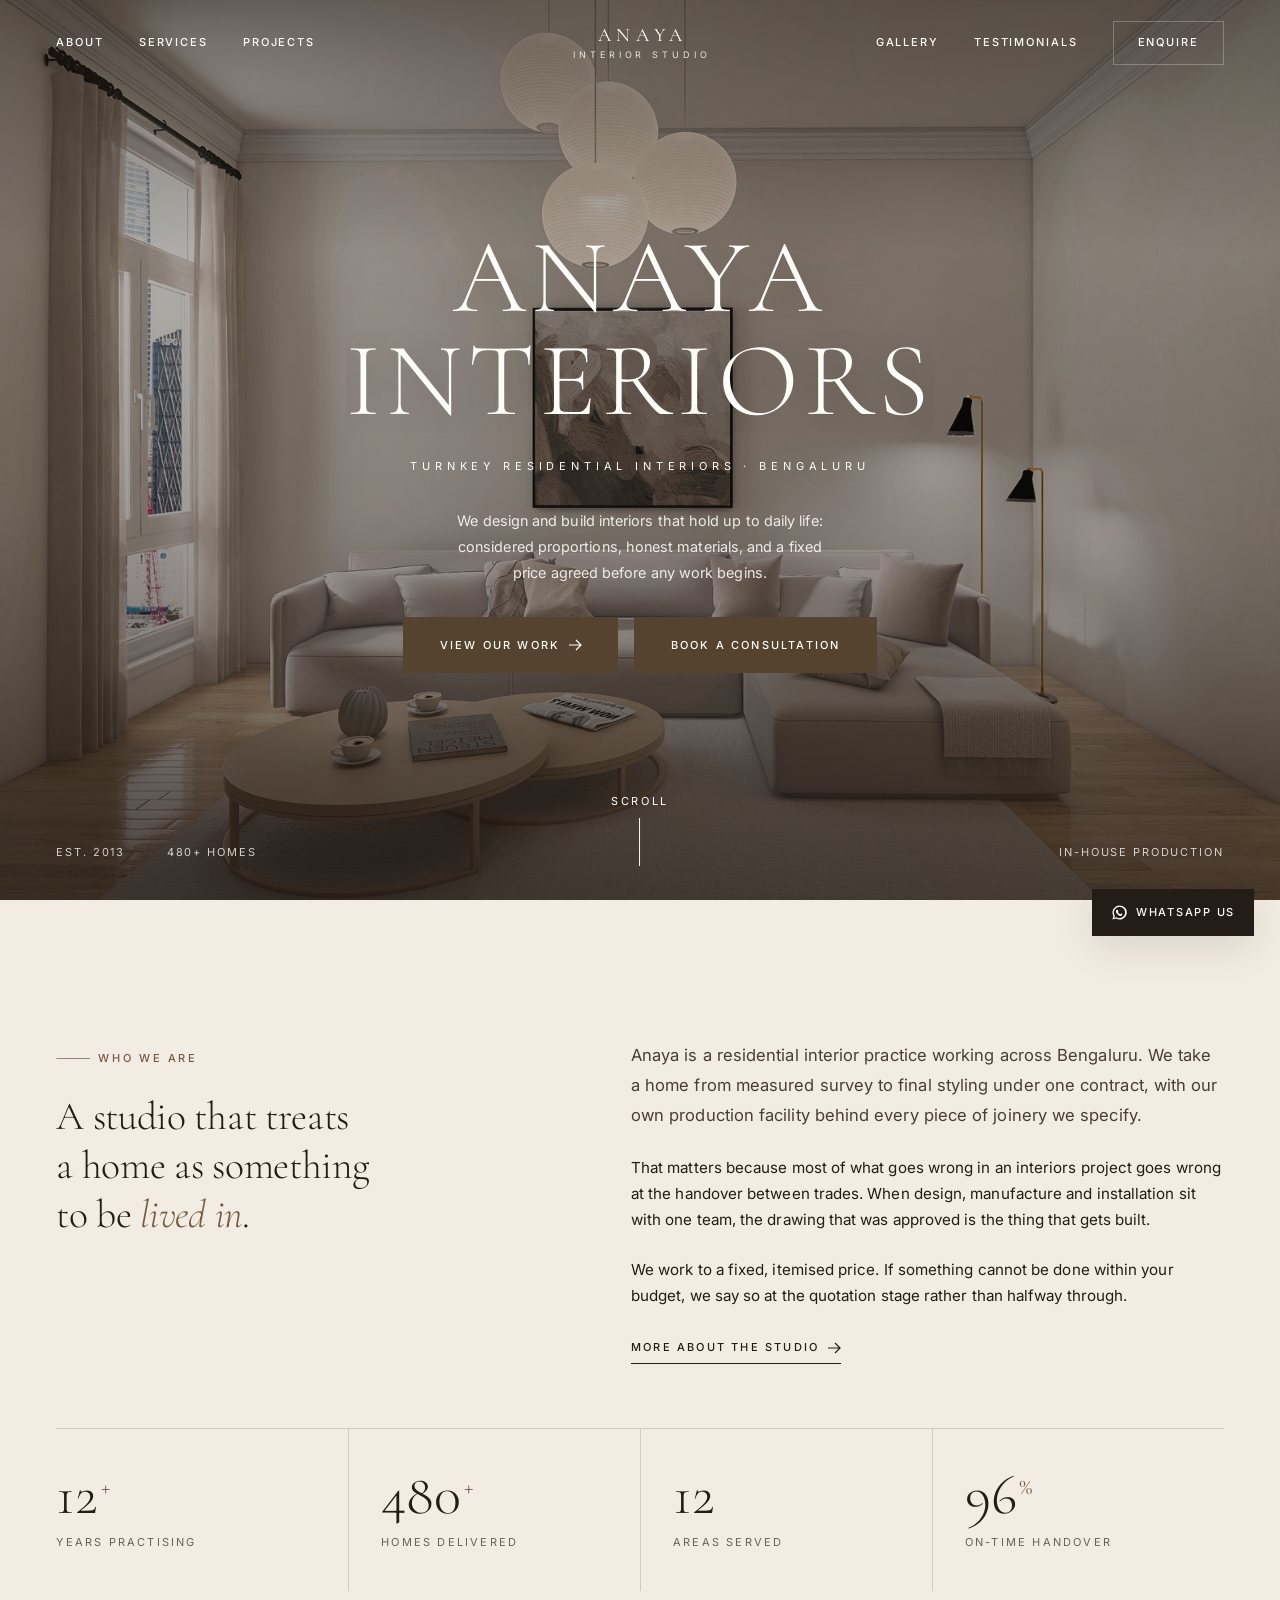
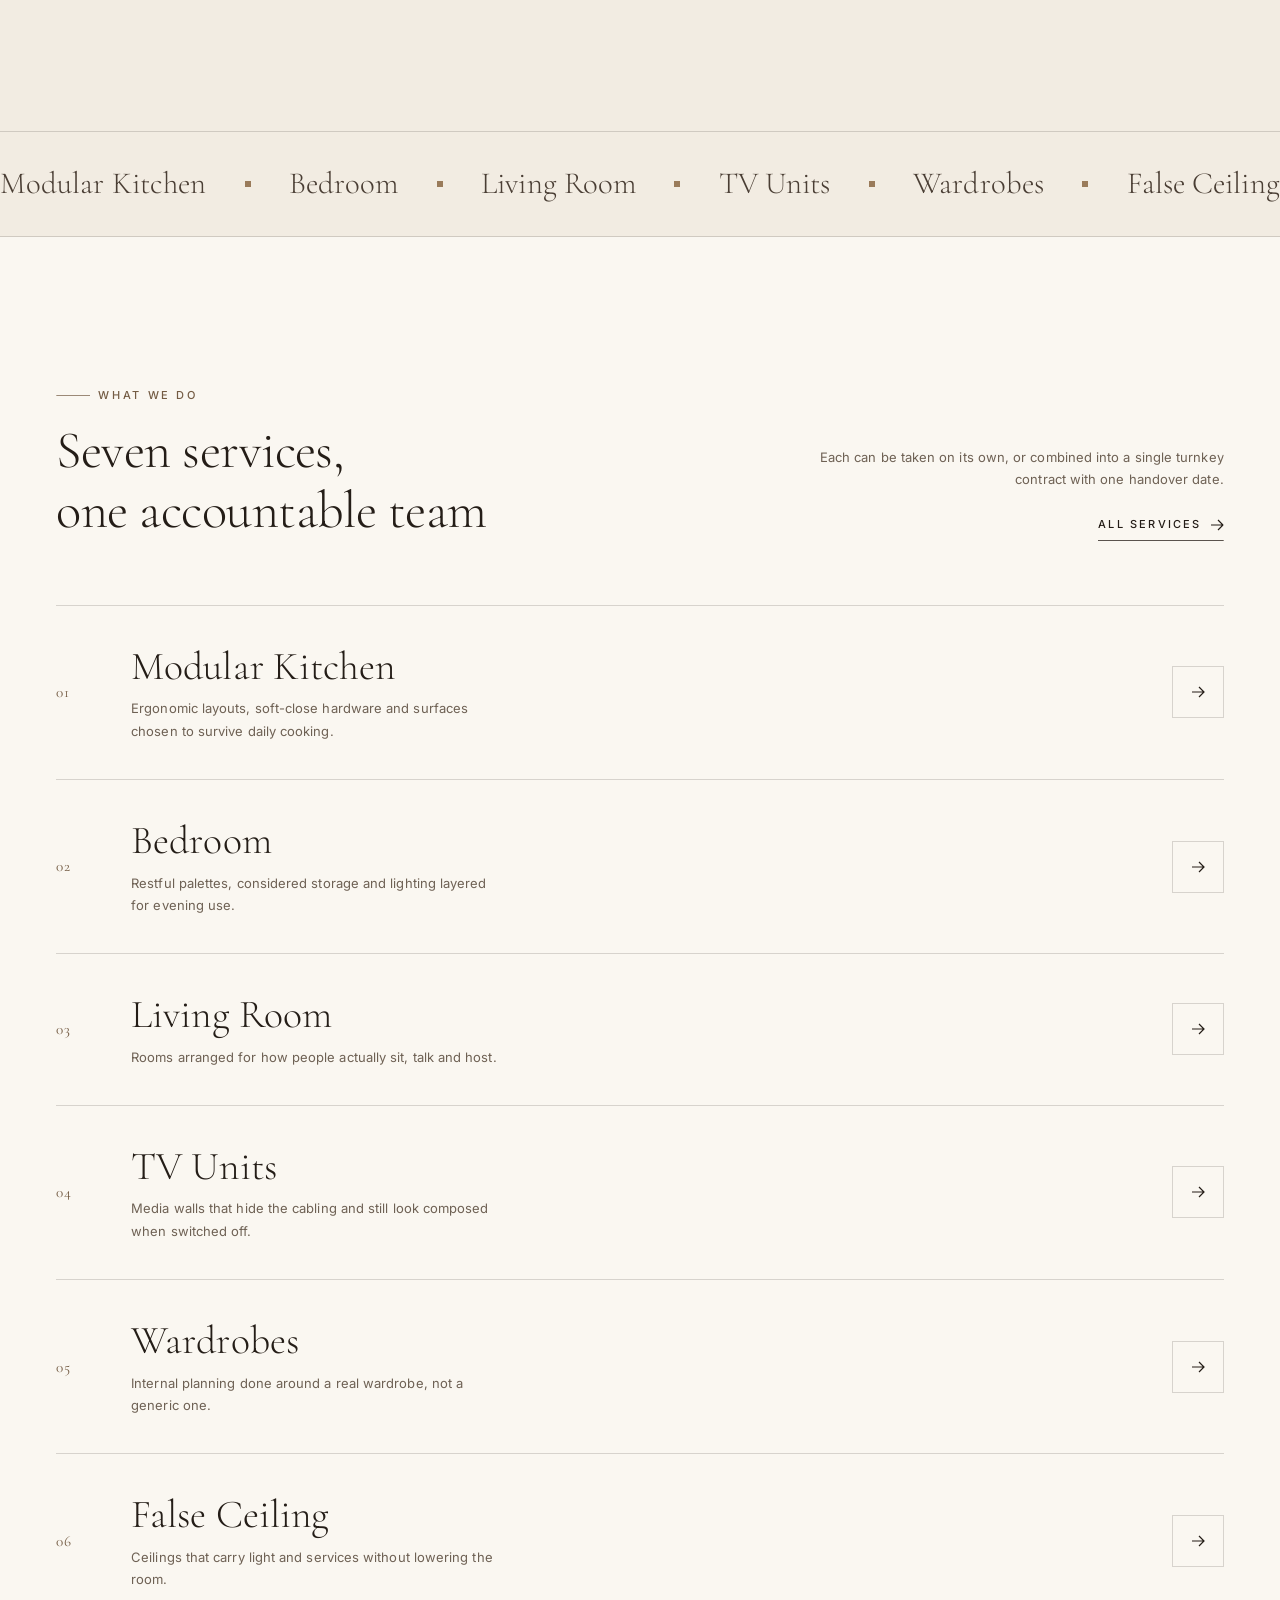
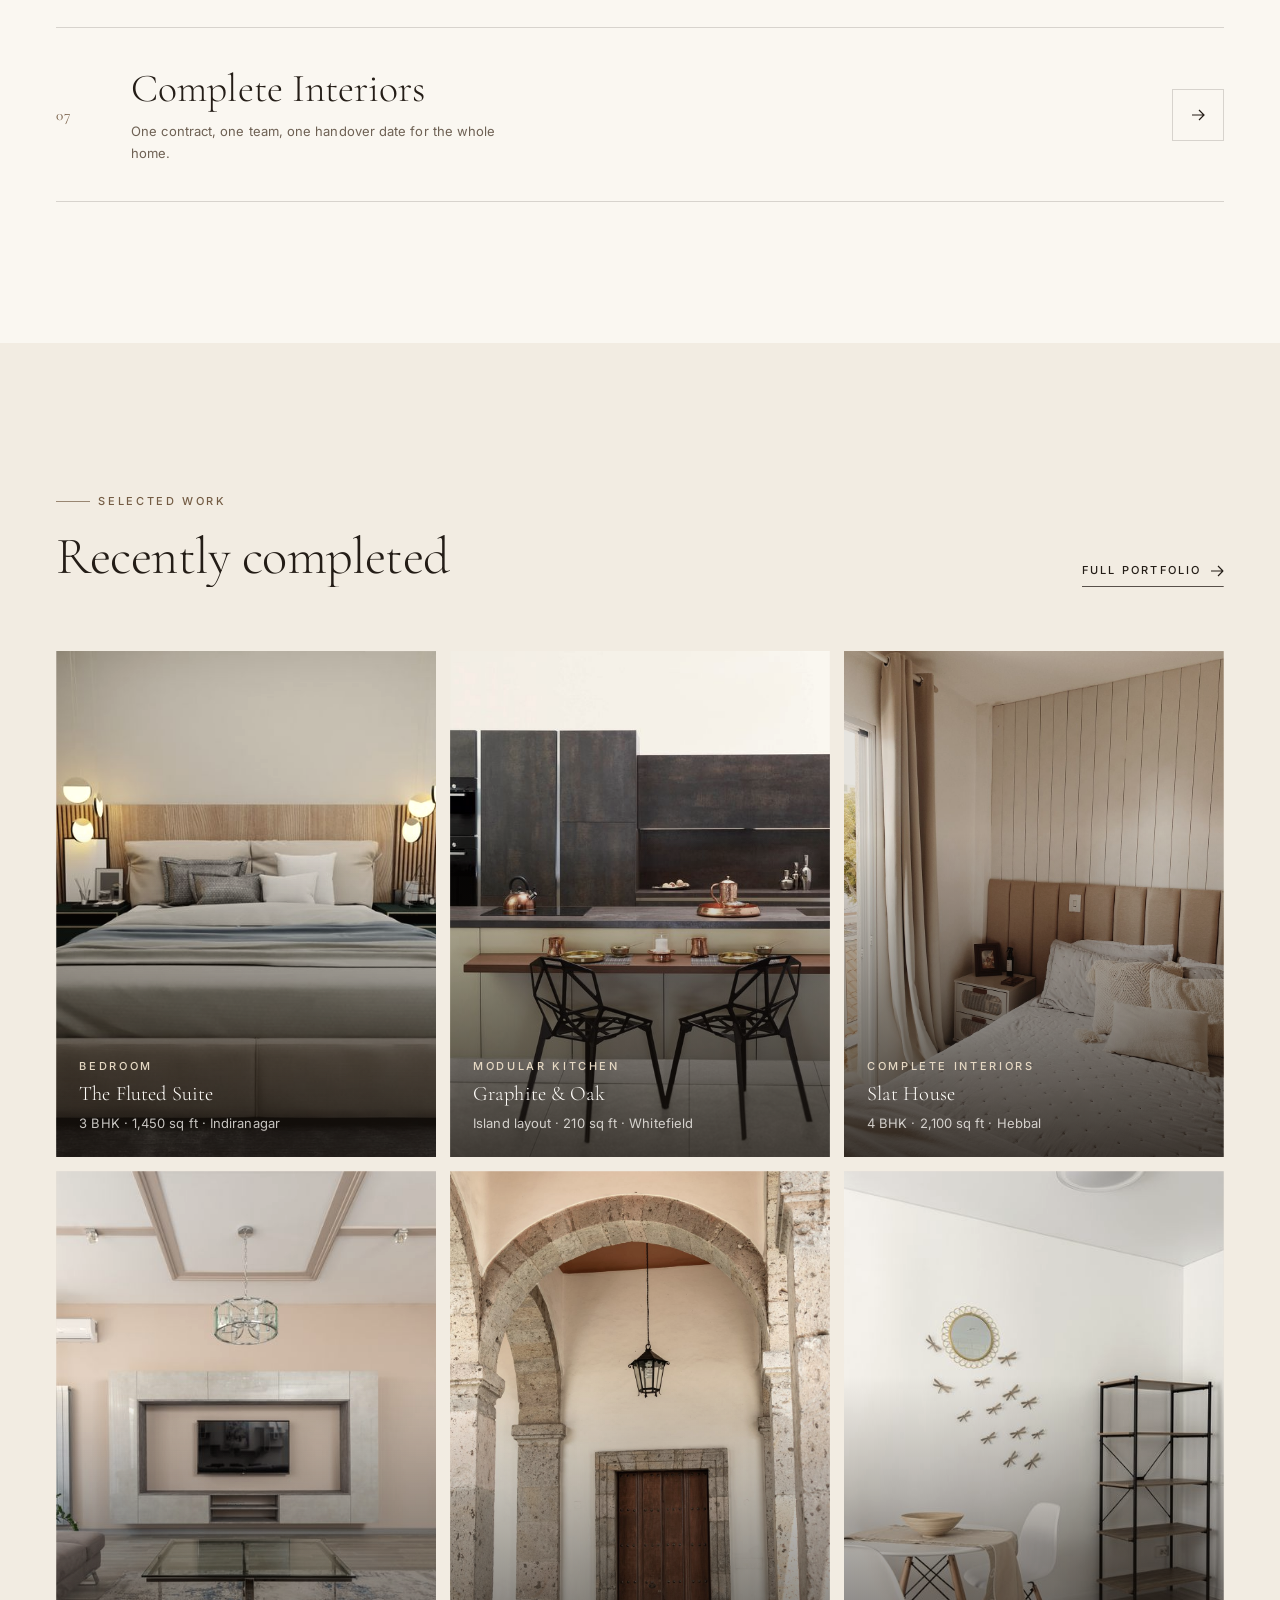
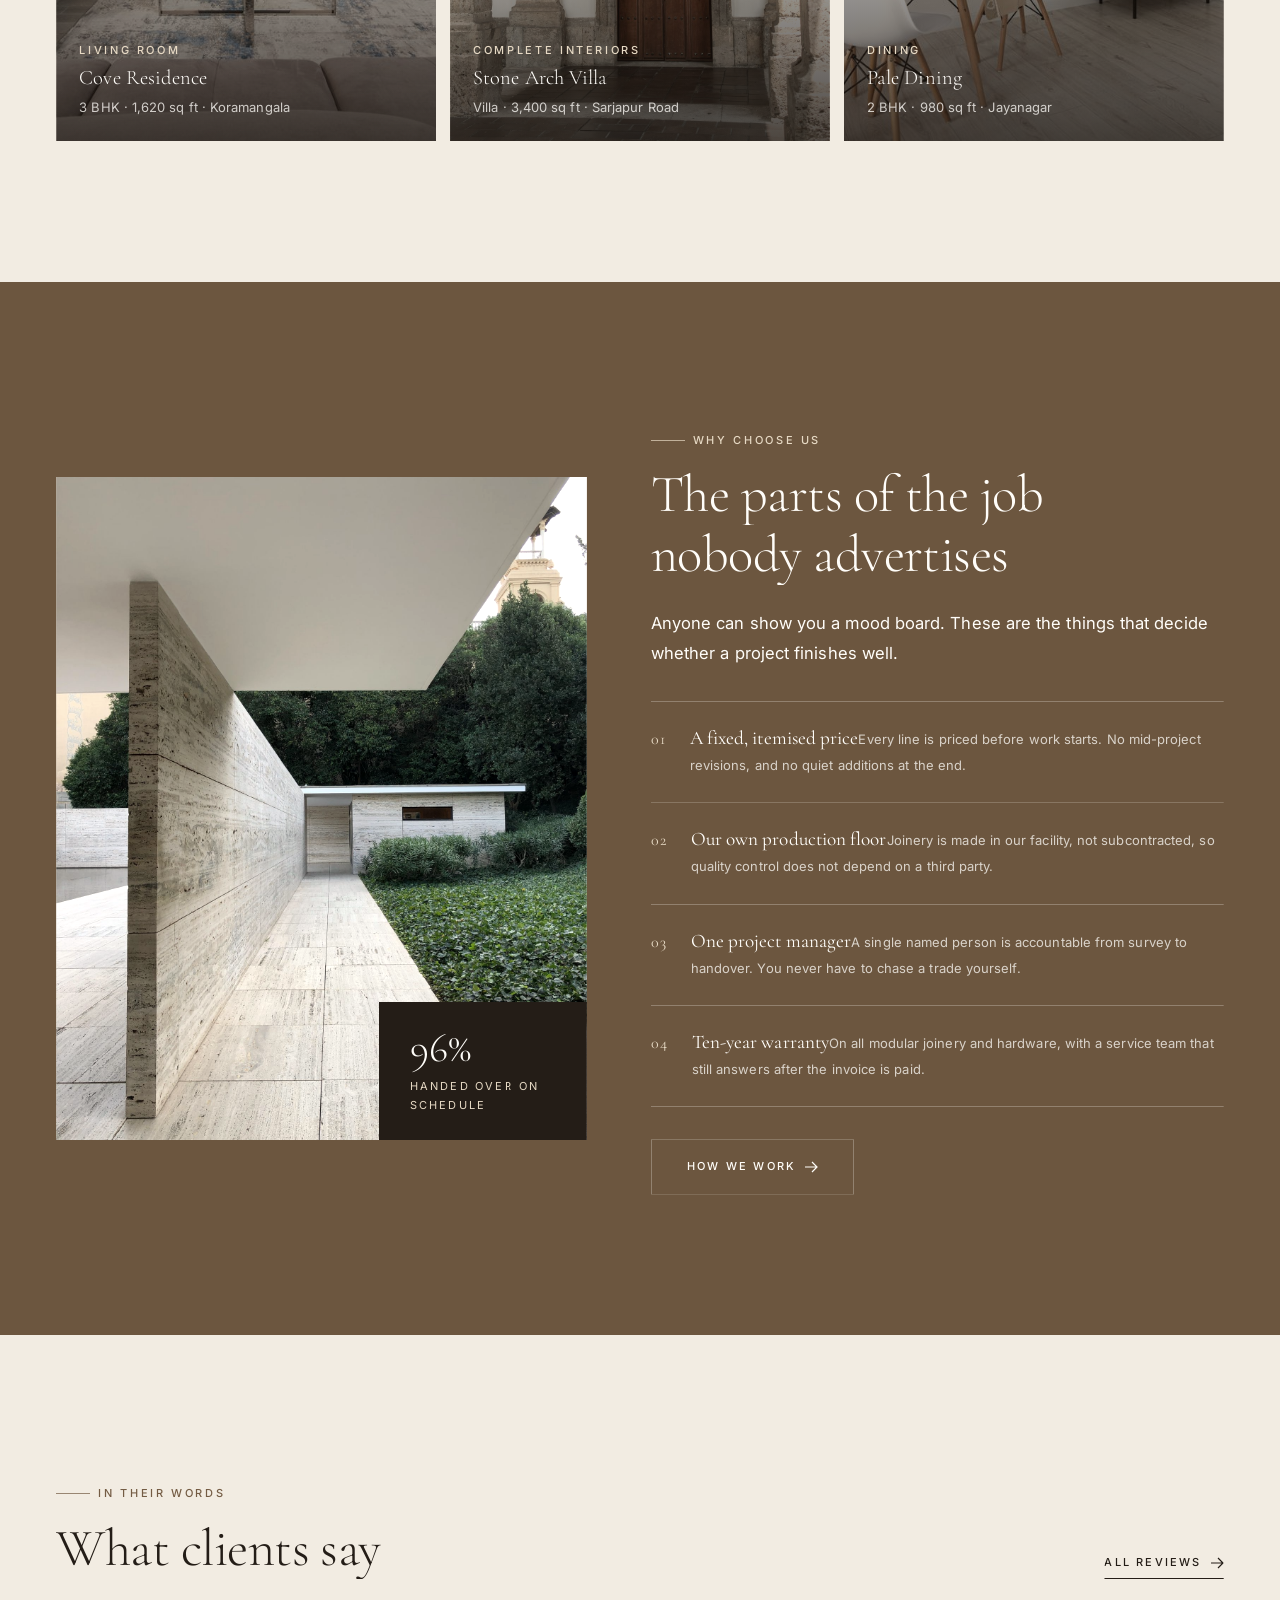
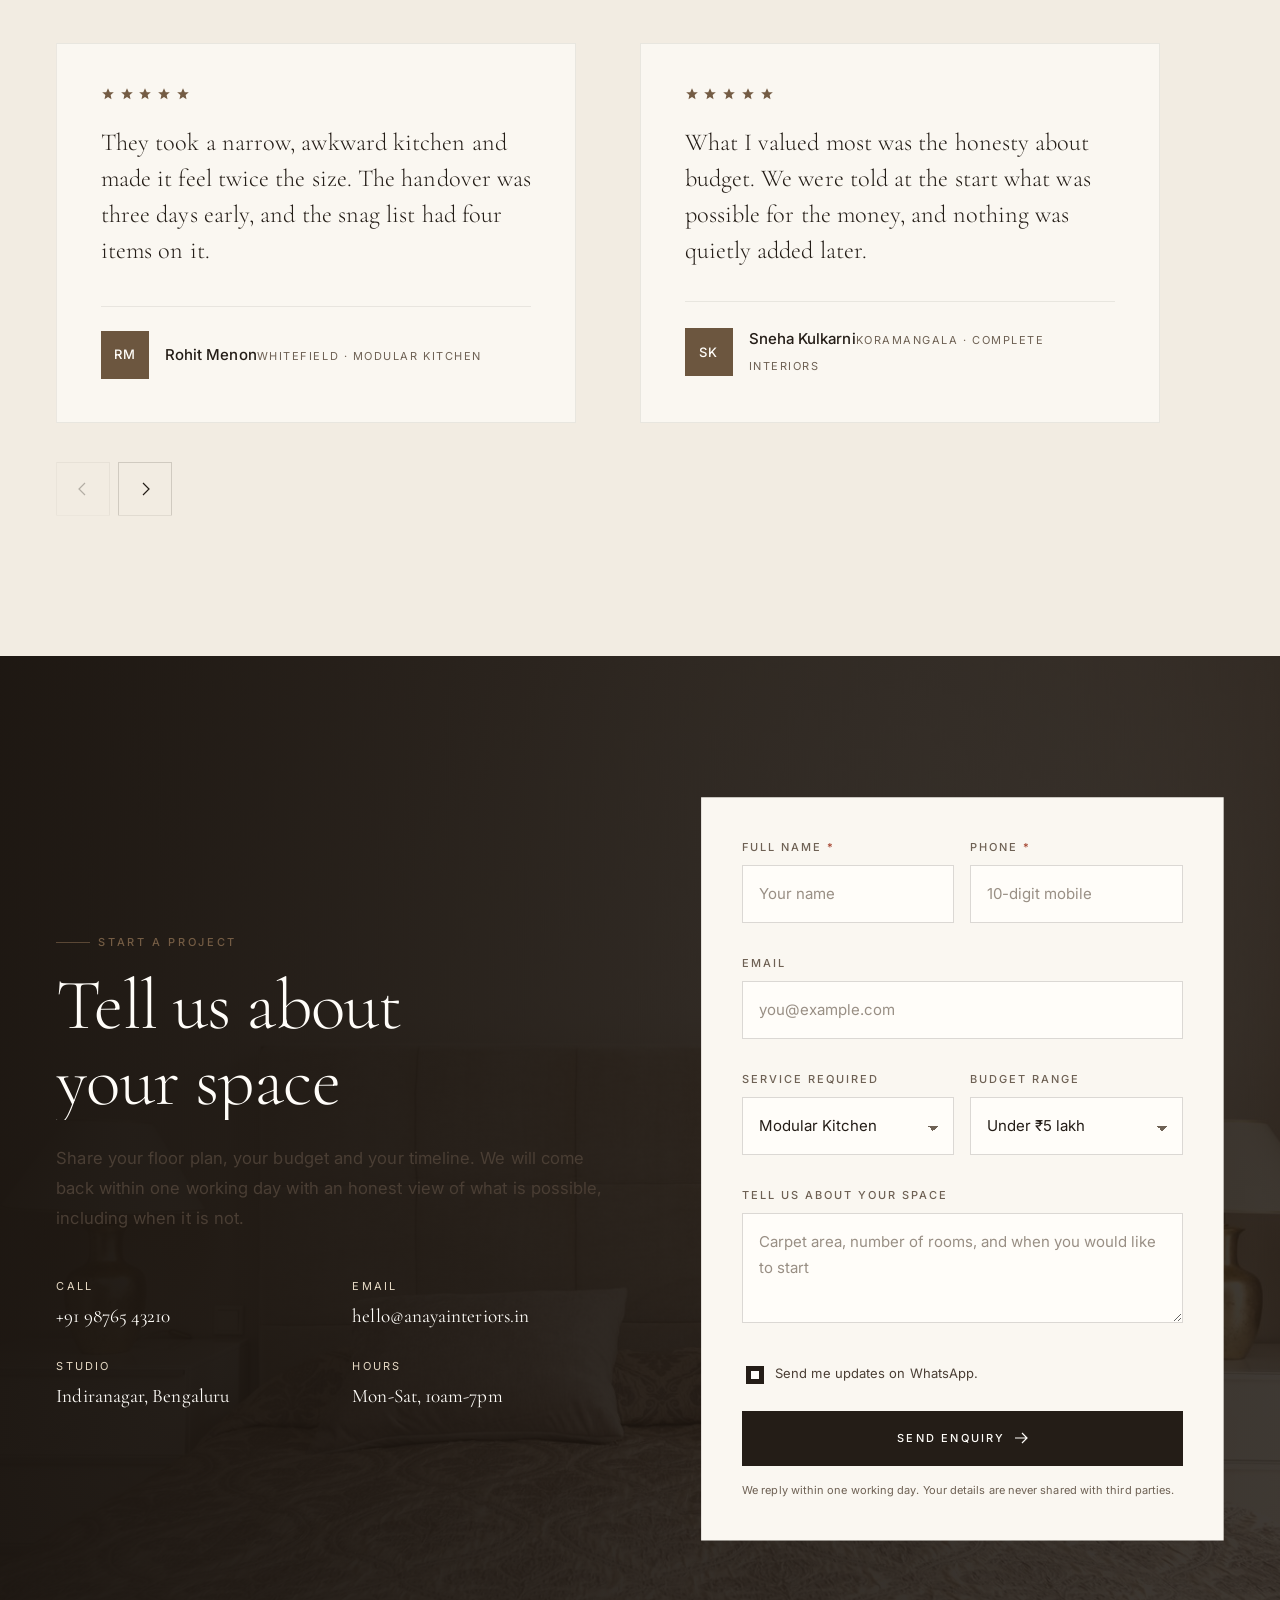
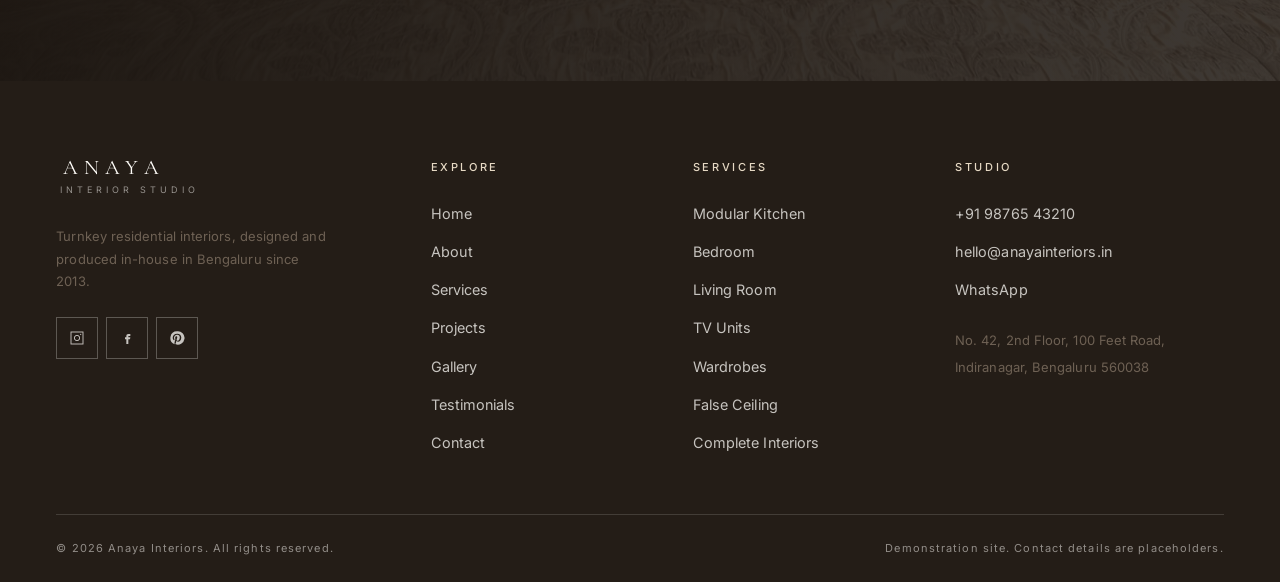
==== index.html @ 27e2f63f "first commit Seven-page static site for a residential interior design studio, built on a documented " ====
<!doctype html>
<html lang="en">
<head>
<meta charset="utf-8">
<meta name="viewport" content="width=device-width, initial-scale=1">
<title>Anaya Interiors | Turnkey Interior Design in Bengaluru</title>
<meta name="description" content="Modular kitchens, wardrobes, false ceilings and complete turnkey interiors, designed and produced in-house in Bengaluru.">
<meta property="og:title" content="Anaya Interiors | Turnkey Interior Design in Bengaluru">
<meta property="og:description" content="Modular kitchens, wardrobes, false ceilings and complete turnkey interiors, designed and produced in-house in Bengaluru.">
<meta property="og:type" content="website">
<meta property="og:image" content="assets/img/hero-living.jpg">
<meta name="theme-color" content="#F2ECE2">
<script>document.documentElement.className+=" js";</script>
<link rel="preconnect" href="https://fonts.googleapis.com">
<link rel="preconnect" href="https://fonts.gstatic.com" crossorigin>
<link href="https://fonts.googleapis.com/css2?family=Cormorant+Garamond:ital,wght@0,300;0,400;0,500;1,300;1,400&family=Inter:wght@300;400;500;600&display=swap" rel="stylesheet">
<link rel="stylesheet" href="assets/css/tokens.css">
<link rel="stylesheet" href="assets/css/base.css">
<link rel="stylesheet" href="assets/css/components.css">
<link rel="stylesheet" href="assets/css/sections.css">
</head>
<body data-page="index.html">

<div class="preloader" aria-hidden="true">
  <div>
    <div class="wordmark wordmark--lg u-center">
      <span class="wordmark__name">Anaya</span>
      <span class="wordmark__sub">Interior Studio</span>
    </div>
    <div class="preloader__bar"><i></i></div>
    <div class="preloader__pct u-center">0</div>
  </div>
</div>

<a class="skip-link" href="#main">Skip to content</a>

<header class="hdr on-hero">
  <div class="hdr__in">
    <nav class="nav nav--start" aria-label="Primary">
      <span class="nav__links" style="display:contents"><a href="about.html">About</a><a href="services.html">Services</a><a href="projects.html">Projects</a></span>
    </nav>
    <a href="index.html" class="wordmark" aria-label="Anaya Interiors home">
      <span class="wordmark__name">Anaya</span>
      <span class="wordmark__sub">Interior Studio</span>
    </a>
    <div class="nav nav--end">
      <span class="nav__links" style="display:contents"><a href="gallery.html">Gallery</a><a href="testimonials.html">Testimonials</a></span>
      <a href="contact.html" class="btn btn--sm"><span>Enquire</span></a>
      <button class="burger" aria-label="Open menu" aria-expanded="false" aria-controls="menu"><i></i><i></i><i></i></button>
    </div>
  </div>
</header>

<div class="menu" id="menu">
  <nav aria-label="Mobile">
    <ul>
      <li><a href="index.html">Home</a></li>
      <li><a href="about.html">About</a></li>
      <li><a href="services.html">Services</a></li>
      <li><a href="projects.html">Projects</a></li>
      <li><a href="gallery.html">Gallery</a></li>
      <li><a href="testimonials.html">Testimonials</a></li>
      <li><a href="contact.html">Contact</a></li>
    </ul>
  </nav>
  <div class="menu__foot">
    <a href="tel:+919876543210" class="link"><span>+91 98765 43210</span></a>
    <p class="t-small u-mt-sm">No. 42, 2nd Floor, 100 Feet Road, Indiranagar, Bengaluru 560038</p>
  </div>
</div>

<main id="main">

  <section class="hero">
    <div class="hero__media"><img src="assets/img/hero-living.jpg" alt="A living room in warm neutral tones with a sculptural sectional sofa" fetchpriority="high"></div>
    <div class="hero__in">
      <div>
        <h1 class="hero__title"><span class="ln"><span>Anaya</span></span><span class="ln"><span>Interiors</span></span></h1>
        <p class="hero__sub">Turnkey residential interiors · Bengaluru</p>
        <p class="hero__tag">We design and build interiors that hold up to daily life: considered proportions, honest materials, and a fixed price agreed before any work begins.</p>
        <div class="hero__cta">
          <a href="projects.html" class="btn btn--accent"><span>View our work</span><svg class="arw" width="14" height="14" viewBox="0 0 14 14" fill="none" aria-hidden="true"><path d="M1 7h12M8 2l5 5-5 5" stroke="currentColor" stroke-width="1.2"/></svg></a>
          <a href="contact.html" class="btn btn--accent"><span>Book a consultation</span></a>
        </div>
      </div>
    </div>
    <div class="hero__meta hero__meta--l"><span>Est. 2013</span><span>480+ homes</span></div>
    <div class="hero__meta hero__meta--r"><span>In-house production</span></div>
    <div class="hero__scroll"><span>Scroll</span><span class="bar"></span></div>
  </section>

  <section class="section" aria-labelledby="intro-h">
    <div class="shell">
      <div class="intro__grid">
        <div class="intro__pin">
          <span class="eyebrow" data-rv="fade">Who we are</span>
          <h2 class="statement rv-lines u-mt-md" id="intro-h"><span class="ln"><span>A studio that treats</span></span><span class="ln"><span>a home as something</span></span><span class="ln"><span>to be <em>lived in</em>.</span></span></h2>
        </div>
        <div class="stack">
          <p class="t-lead" data-rv="up">Anaya is a residential interior practice working across Bengaluru. We take a home from measured survey to final styling under one contract, with our own production facility behind every piece of joinery we specify.</p>
          <p data-rv="up">That matters because most of what goes wrong in an interiors project goes wrong at the handover between trades. When design, manufacture and installation sit with one team, the drawing that was approved is the thing that gets built.</p>
          <p data-rv="up">We work to a fixed, itemised price. If something cannot be done within your budget, we say so at the quotation stage rather than halfway through.</p>
          <div data-rv="up"><a href="about.html" class="link"><span>More about the studio</span><svg class="arw" width="14" height="14" viewBox="0 0 14 14" fill="none" aria-hidden="true"><path d="M1 7h12M8 2l5 5-5 5" stroke="currentColor" stroke-width="1.2"/></svg></a></div>
        </div>
      </div>

      <div class="stats u-mt-2xl" data-rv="up">
        <div class="stat"><div class="stat__n"><span data-count="12">12</span><sup>+</sup></div><div class="stat__l">Years practising</div></div>
        <div class="stat"><div class="stat__n"><span data-count="480">480</span><sup>+</sup></div><div class="stat__l">Homes delivered</div></div>
        <div class="stat"><div class="stat__n"><span data-count="12">12</span></div><div class="stat__l">Areas served</div></div>
        <div class="stat"><div class="stat__n"><span data-count="96">96</span><sup>%</sup></div><div class="stat__l">On-time handover</div></div>
      </div>
    </div>
  </section>

  <div class="marquee" aria-hidden="true">
    <div class="marquee__track">
      <div class="marquee__item"><span>Modular Kitchen</span><i class="sq"></i><span>Bedroom</span><i class="sq"></i><span>Living Room</span><i class="sq"></i><span>TV Units</span><i class="sq"></i><span>Wardrobes</span><i class="sq"></i><span>False Ceiling</span><i class="sq"></i><span>Complete Interiors</span><i class="sq"></i></div>
      <div class="marquee__item"><span>Modular Kitchen</span><i class="sq"></i><span>Bedroom</span><i class="sq"></i><span>Living Room</span><i class="sq"></i><span>TV Units</span><i class="sq"></i><span>Wardrobes</span><i class="sq"></i><span>False Ceiling</span><i class="sq"></i><span>Complete Interiors</span><i class="sq"></i></div>
    </div>
  </div>

  <section class="section section--paper" aria-labelledby="svc-h">
    <div class="shell">
      <div class="shead">
        <div>
          <span class="eyebrow" data-rv="fade">What we do</span>
          <h2 class="t-h2 shead__t rv-lines" id="svc-h"><span class="ln"><span>Seven services,</span></span><span class="ln"><span>one accountable team</span></span></h2>
        </div>
        <div class="shead__r" data-rv="up">
          <p class="t-small">Each can be taken on its own, or combined into a single turnkey contract with one handover date.</p>
          <a href="services.html" class="link u-mt-md"><span>All services</span><svg class="arw" width="14" height="14" viewBox="0 0 14 14" fill="none" aria-hidden="true"><path d="M1 7h12M8 2l5 5-5 5" stroke="currentColor" stroke-width="1.2"/></svg></a>
        </div>
      </div>
      <ul class="srow-list">
        <li><a class="srow" href="services.html#modular-kitchen" data-preview="assets/img/svc-kitchen.jpg">
          <span class="srow__n">01</span>
          <span>
            <span class="srow__t">Modular Kitchen</span>
            <span class="srow__d">Ergonomic layouts, soft-close hardware and surfaces chosen to survive daily cooking.</span>
            <span class="srow__thumb"><span class="frame frame--landscape"><img src="assets/img/svc-kitchen.jpg" alt="" loading="lazy"></span></span>
          </span>
          <span class="srow__go"><svg class="arw" width="14" height="14" viewBox="0 0 14 14" fill="none" aria-hidden="true"><path d="M1 7h12M8 2l5 5-5 5" stroke="currentColor" stroke-width="1.2"/></svg></span>
        </a></li>
        <li><a class="srow" href="services.html#bedroom" data-preview="assets/img/svc-bedroom.jpg">
          <span class="srow__n">02</span>
          <span>
            <span class="srow__t">Bedroom</span>
            <span class="srow__d">Restful palettes, considered storage and lighting layered for evening use.</span>
            <span class="srow__thumb"><span class="frame frame--landscape"><img src="assets/img/svc-bedroom.jpg" alt="" loading="lazy"></span></span>
          </span>
          <span class="srow__go"><svg class="arw" width="14" height="14" viewBox="0 0 14 14" fill="none" aria-hidden="true"><path d="M1 7h12M8 2l5 5-5 5" stroke="currentColor" stroke-width="1.2"/></svg></span>
        </a></li>
        <li><a class="srow" href="services.html#living-room" data-preview="assets/img/svc-living.jpg">
          <span class="srow__n">03</span>
          <span>
            <span class="srow__t">Living Room</span>
            <span class="srow__d">Rooms arranged for how people actually sit, talk and host.</span>
            <span class="srow__thumb"><span class="frame frame--landscape"><img src="assets/img/svc-living.jpg" alt="" loading="lazy"></span></span>
          </span>
          <span class="srow__go"><svg class="arw" width="14" height="14" viewBox="0 0 14 14" fill="none" aria-hidden="true"><path d="M1 7h12M8 2l5 5-5 5" stroke="currentColor" stroke-width="1.2"/></svg></span>
        </a></li>
        <li><a class="srow" href="services.html#tv-units" data-preview="assets/img/svc-tv-unit.jpg">
          <span class="srow__n">04</span>
          <span>
            <span class="srow__t">TV Units</span>
            <span class="srow__d">Media walls that hide the cabling and still look composed when switched off.</span>
            <span class="srow__thumb"><span class="frame frame--landscape"><img src="assets/img/svc-tv-unit.jpg" alt="" loading="lazy"></span></span>
          </span>
          <span class="srow__go"><svg class="arw" width="14" height="14" viewBox="0 0 14 14" fill="none" aria-hidden="true"><path d="M1 7h12M8 2l5 5-5 5" stroke="currentColor" stroke-width="1.2"/></svg></span>
        </a></li>
        <li><a class="srow" href="services.html#wardrobes" data-preview="assets/img/svc-wardrobe.jpg">
          <span class="srow__n">05</span>
          <span>
            <span class="srow__t">Wardrobes</span>
            <span class="srow__d">Internal planning done around a real wardrobe, not a generic one.</span>
            <span class="srow__thumb"><span class="frame frame--landscape"><img src="assets/img/svc-wardrobe.jpg" alt="" loading="lazy"></span></span>
          </span>
          <span class="srow__go"><svg class="arw" width="14" height="14" viewBox="0 0 14 14" fill="none" aria-hidden="true"><path d="M1 7h12M8 2l5 5-5 5" stroke="currentColor" stroke-width="1.2"/></svg></span>
        </a></li>
        <li><a class="srow" href="services.html#false-ceiling" data-preview="assets/img/svc-false-ceiling.jpg">
          <span class="srow__n">06</span>
          <span>
            <span class="srow__t">False Ceiling</span>
            <span class="srow__d">Ceilings that carry light and services without lowering the room.</span>
            <span class="srow__thumb"><span class="frame frame--landscape"><img src="assets/img/svc-false-ceiling.jpg" alt="" loading="lazy"></span></span>
          </span>
          <span class="srow__go"><svg class="arw" width="14" height="14" viewBox="0 0 14 14" fill="none" aria-hidden="true"><path d="M1 7h12M8 2l5 5-5 5" stroke="currentColor" stroke-width="1.2"/></svg></span>
        </a></li>
        <li><a class="srow" href="services.html#complete-interiors" data-preview="assets/img/svc-complete.jpg">
          <span class="srow__n">07</span>
          <span>
            <span class="srow__t">Complete Interiors</span>
            <span class="srow__d">One contract, one team, one handover date for the whole home.</span>
            <span class="srow__thumb"><span class="frame frame--landscape"><img src="assets/img/svc-complete.jpg" alt="" loading="lazy"></span></span>
          </span>
          <span class="srow__go"><svg class="arw" width="14" height="14" viewBox="0 0 14 14" fill="none" aria-hidden="true"><path d="M1 7h12M8 2l5 5-5 5" stroke="currentColor" stroke-width="1.2"/></svg></span>
        </a></li>
      </ul>
    </div>
  </section>

  <section class="section" aria-labelledby="proj-h">
    <div class="shell">
      <div class="shead">
        <div>
          <span class="eyebrow" data-rv="fade">Selected work</span>
          <h2 class="t-h2 shead__t rv-lines" id="proj-h"><span class="ln"><span>Recently completed</span></span></h2>
        </div>
        <div class="shead__r" data-rv="up">
          <a href="projects.html" class="link"><span>Full portfolio</span><svg class="arw" width="14" height="14" viewBox="0 0 14 14" fill="none" aria-hidden="true"><path d="M1 7h12M8 2l5 5-5 5" stroke="currentColor" stroke-width="1.2"/></svg></a>
        </div>
      </div>
      <div class="pgrid" data-rv-stagger>
        <a class="mcard" href="projects.html#fluted-suite" data-rv="clip">
          <span class="frame frame--card zoom"><img src="assets/img/proj-fluted-suite.jpg" alt="The Fluted Suite, bedroom project in Indiranagar" loading="lazy"></span>
          <span class="mcard__tab">View</span>
          <span class="mcard__ov">
            <span class="mcard__cat">Bedroom</span>
            <span class="mcard__t">The Fluted Suite</span>
            <span class="mcard__m">3 BHK · 1,450 sq ft · Indiranagar</span>
          </span>
        </a>
        <a class="mcard" href="projects.html#graphite-oak" data-rv="clip">
          <span class="frame frame--card zoom"><img src="assets/img/proj-graphite-oak.jpg" alt="Graphite & Oak, modular kitchen project in Whitefield" loading="lazy"></span>
          <span class="mcard__tab">View</span>
          <span class="mcard__ov">
            <span class="mcard__cat">Modular Kitchen</span>
            <span class="mcard__t">Graphite & Oak</span>
            <span class="mcard__m">Island layout · 210 sq ft · Whitefield</span>
          </span>
        </a>
        <a class="mcard" href="projects.html#slat-house" data-rv="clip">
          <span class="frame frame--card zoom"><img src="assets/img/proj-slat-house.jpg" alt="Slat House, complete interiors project in Hebbal" loading="lazy"></span>
          <span class="mcard__tab">View</span>
          <span class="mcard__ov">
            <span class="mcard__cat">Complete Interiors</span>
            <span class="mcard__t">Slat House</span>
            <span class="mcard__m">4 BHK · 2,100 sq ft · Hebbal</span>
          </span>
        </a>
        <a class="mcard" href="projects.html#cove-residence" data-rv="clip">
          <span class="frame frame--card zoom"><img src="assets/img/proj-cove-residence.jpg" alt="Cove Residence, living room project in Koramangala" loading="lazy"></span>
          <span class="mcard__tab">View</span>
          <span class="mcard__ov">
            <span class="mcard__cat">Living Room</span>
            <span class="mcard__t">Cove Residence</span>
            <span class="mcard__m">3 BHK · 1,620 sq ft · Koramangala</span>
          </span>
        </a>
        <a class="mcard" href="projects.html#stone-arch" data-rv="clip">
          <span class="frame frame--card zoom"><img src="assets/img/proj-stone-arch.jpg" alt="Stone Arch Villa, complete interiors project in Sarjapur Road" loading="lazy"></span>
          <span class="mcard__tab">View</span>
          <span class="mcard__ov">
            <span class="mcard__cat">Complete Interiors</span>
            <span class="mcard__t">Stone Arch Villa</span>
            <span class="mcard__m">Villa · 3,400 sq ft · Sarjapur Road</span>
          </span>
        </a>
        <a class="mcard" href="projects.html#pale-dining" data-rv="clip">
          <span class="frame frame--card zoom"><img src="assets/img/proj-pale-dining.jpg" alt="Pale Dining, dining project in Jayanagar" loading="lazy"></span>
          <span class="mcard__tab">View</span>
          <span class="mcard__ov">
            <span class="mcard__cat">Dining</span>
            <span class="mcard__t">Pale Dining</span>
            <span class="mcard__m">2 BHK · 980 sq ft · Jayanagar</span>
          </span>
        </a>
      </div>
    </div>
  </section>

  <section class="section section--brand" aria-labelledby="why-h">
    <div class="shell">
      <div class="why__grid">
        <div class="why__media" data-rv="clip">
          <div class="frame"><img src="assets/img/why-travertine.jpg" alt="A travertine-clad wall leading to a courtyard" loading="lazy"></div>
          <div class="why__badge"><b>96%</b><span>Handed over on schedule</span></div>
        </div>
        <div>
          <span class="eyebrow" data-rv="fade">Why choose us</span>
          <h2 class="t-h2 shead__t rv-lines" id="why-h"><span class="ln"><span>The parts of the job</span></span><span class="ln"><span>nobody advertises</span></span></h2>
          <p class="t-lead u-mt-md" data-rv="up">Anyone can show you a mood board. These are the things that decide whether a project finishes well.</p>
          <div class="feats u-mt-lg" data-rv-stagger>
            <div class="feat" data-rv="up"><span class="feat__n">01</span><span><span class="feat__t">A fixed, itemised price</span><span class="feat__d">Every line is priced before work starts. No mid-project revisions, and no quiet additions at the end.</span></span></div>
            <div class="feat" data-rv="up"><span class="feat__n">02</span><span><span class="feat__t">Our own production floor</span><span class="feat__d">Joinery is made in our facility, not subcontracted, so quality control does not depend on a third party.</span></span></div>
            <div class="feat" data-rv="up"><span class="feat__n">03</span><span><span class="feat__t">One project manager</span><span class="feat__d">A single named person is accountable from survey to handover. You never have to chase a trade yourself.</span></span></div>
            <div class="feat" data-rv="up"><span class="feat__n">04</span><span><span class="feat__t">Ten-year warranty</span><span class="feat__d">On all modular joinery and hardware, with a service team that still answers after the invoice is paid.</span></span></div>
          </div>
          <div class="u-mt-lg" data-rv="up"><a href="about.html" class="btn btn--ghost"><span>How we work</span><svg class="arw" width="14" height="14" viewBox="0 0 14 14" fill="none" aria-hidden="true"><path d="M1 7h12M8 2l5 5-5 5" stroke="currentColor" stroke-width="1.2"/></svg></a></div>
        </div>
      </div>
    </div>
  </section>

  <section class="section" aria-labelledby="tst-h">
    <div class="shell">
      <div class="shead">
        <div>
          <span class="eyebrow" data-rv="fade">In their words</span>
          <h2 class="t-h2 shead__t rv-lines" id="tst-h"><span class="ln"><span>What clients say</span></span></h2>
        </div>
        <div class="shead__r" data-rv="up"><a href="testimonials.html" class="link"><span>All reviews</span><svg class="arw" width="14" height="14" viewBox="0 0 14 14" fill="none" aria-hidden="true"><path d="M1 7h12M8 2l5 5-5 5" stroke="currentColor" stroke-width="1.2"/></svg></a></div>
      </div>
      <div data-slider data-rv="up">
        <div class="slider__view">
          <div class="slider__track">
            <div class="slider__slide">
              <article class="quote-card">
                <div class="stars" aria-label="Rated 5 out of 5"><svg viewBox="0 0 24 24" fill="currentColor" aria-hidden="true"><path d="M12 2l3 7h7l-5.5 4.5L18 21l-6-4-6 4 1.5-7.5L2 9h7z"/></svg><svg viewBox="0 0 24 24" fill="currentColor" aria-hidden="true"><path d="M12 2l3 7h7l-5.5 4.5L18 21l-6-4-6 4 1.5-7.5L2 9h7z"/></svg><svg viewBox="0 0 24 24" fill="currentColor" aria-hidden="true"><path d="M12 2l3 7h7l-5.5 4.5L18 21l-6-4-6 4 1.5-7.5L2 9h7z"/></svg><svg viewBox="0 0 24 24" fill="currentColor" aria-hidden="true"><path d="M12 2l3 7h7l-5.5 4.5L18 21l-6-4-6 4 1.5-7.5L2 9h7z"/></svg><svg viewBox="0 0 24 24" fill="currentColor" aria-hidden="true"><path d="M12 2l3 7h7l-5.5 4.5L18 21l-6-4-6 4 1.5-7.5L2 9h7z"/></svg></div>
                <blockquote class="quote-card__q">They took a narrow, awkward kitchen and made it feel twice the size. The handover was three days early, and the snag list had four items on it.</blockquote>
                <div class="quote-card__who">
                  <span class="avatar-sq" aria-hidden="true">RM</span>
                  <span><span class="quote-card__nm">Rohit Menon</span><span class="quote-card__loc">Whitefield · Modular kitchen</span></span>
                </div>
              </article>
            </div>
            <div class="slider__slide">
              <article class="quote-card">
                <div class="stars" aria-label="Rated 5 out of 5"><svg viewBox="0 0 24 24" fill="currentColor" aria-hidden="true"><path d="M12 2l3 7h7l-5.5 4.5L18 21l-6-4-6 4 1.5-7.5L2 9h7z"/></svg><svg viewBox="0 0 24 24" fill="currentColor" aria-hidden="true"><path d="M12 2l3 7h7l-5.5 4.5L18 21l-6-4-6 4 1.5-7.5L2 9h7z"/></svg><svg viewBox="0 0 24 24" fill="currentColor" aria-hidden="true"><path d="M12 2l3 7h7l-5.5 4.5L18 21l-6-4-6 4 1.5-7.5L2 9h7z"/></svg><svg viewBox="0 0 24 24" fill="currentColor" aria-hidden="true"><path d="M12 2l3 7h7l-5.5 4.5L18 21l-6-4-6 4 1.5-7.5L2 9h7z"/></svg><svg viewBox="0 0 24 24" fill="currentColor" aria-hidden="true"><path d="M12 2l3 7h7l-5.5 4.5L18 21l-6-4-6 4 1.5-7.5L2 9h7z"/></svg></div>
                <blockquote class="quote-card__q">What I valued most was the honesty about budget. We were told at the start what was possible for the money, and nothing was quietly added later.</blockquote>
                <div class="quote-card__who">
                  <span class="avatar-sq" aria-hidden="true">SK</span>
                  <span><span class="quote-card__nm">Sneha Kulkarni</span><span class="quote-card__loc">Koramangala · Complete interiors</span></span>
                </div>
              </article>
            </div>
            <div class="slider__slide">
              <article class="quote-card">
                <div class="stars" aria-label="Rated 5 out of 5"><svg viewBox="0 0 24 24" fill="currentColor" aria-hidden="true"><path d="M12 2l3 7h7l-5.5 4.5L18 21l-6-4-6 4 1.5-7.5L2 9h7z"/></svg><svg viewBox="0 0 24 24" fill="currentColor" aria-hidden="true"><path d="M12 2l3 7h7l-5.5 4.5L18 21l-6-4-6 4 1.5-7.5L2 9h7z"/></svg><svg viewBox="0 0 24 24" fill="currentColor" aria-hidden="true"><path d="M12 2l3 7h7l-5.5 4.5L18 21l-6-4-6 4 1.5-7.5L2 9h7z"/></svg><svg viewBox="0 0 24 24" fill="currentColor" aria-hidden="true"><path d="M12 2l3 7h7l-5.5 4.5L18 21l-6-4-6 4 1.5-7.5L2 9h7z"/></svg><svg viewBox="0 0 24 24" fill="currentColor" aria-hidden="true"><path d="M12 2l3 7h7l-5.5 4.5L18 21l-6-4-6 4 1.5-7.5L2 9h7z"/></svg></div>
                <blockquote class="quote-card__q">We were living abroad through the whole project. Weekly photo updates meant we never once felt out of the loop.</blockquote>
                <div class="quote-card__who">
                  <span class="avatar-sq" aria-hidden="true">A</span>
                  <span><span class="quote-card__nm">Arjun & Divya Rao</span><span class="quote-card__loc">Hebbal · 3 BHK turnkey</span></span>
                </div>
              </article>
            </div>
            <div class="slider__slide">
              <article class="quote-card">
                <div class="stars" aria-label="Rated 5 out of 5"><svg viewBox="0 0 24 24" fill="currentColor" aria-hidden="true"><path d="M12 2l3 7h7l-5.5 4.5L18 21l-6-4-6 4 1.5-7.5L2 9h7z"/></svg><svg viewBox="0 0 24 24" fill="currentColor" aria-hidden="true"><path d="M12 2l3 7h7l-5.5 4.5L18 21l-6-4-6 4 1.5-7.5L2 9h7z"/></svg><svg viewBox="0 0 24 24" fill="currentColor" aria-hidden="true"><path d="M12 2l3 7h7l-5.5 4.5L18 21l-6-4-6 4 1.5-7.5L2 9h7z"/></svg><svg viewBox="0 0 24 24" fill="currentColor" aria-hidden="true"><path d="M12 2l3 7h7l-5.5 4.5L18 21l-6-4-6 4 1.5-7.5L2 9h7z"/></svg><svg viewBox="0 0 24 24" fill="currentColor" aria-hidden="true"><path d="M12 2l3 7h7l-5.5 4.5L18 21l-6-4-6 4 1.5-7.5L2 9h7z"/></svg></div>
                <blockquote class="quote-card__q">The wardrobe internals were planned around what we actually own. Two years on, nothing is stacked on the floor.</blockquote>
                <div class="quote-card__who">
                  <span class="avatar-sq" aria-hidden="true">PN</span>
                  <span><span class="quote-card__nm">Pooja Narayan</span><span class="quote-card__loc">HSR Layout · Wardrobes</span></span>
                </div>
              </article>
            </div>
            <div class="slider__slide">
              <article class="quote-card">
                <div class="stars" aria-label="Rated 5 out of 5"><svg viewBox="0 0 24 24" fill="currentColor" aria-hidden="true"><path d="M12 2l3 7h7l-5.5 4.5L18 21l-6-4-6 4 1.5-7.5L2 9h7z"/></svg><svg viewBox="0 0 24 24" fill="currentColor" aria-hidden="true"><path d="M12 2l3 7h7l-5.5 4.5L18 21l-6-4-6 4 1.5-7.5L2 9h7z"/></svg><svg viewBox="0 0 24 24" fill="currentColor" aria-hidden="true"><path d="M12 2l3 7h7l-5.5 4.5L18 21l-6-4-6 4 1.5-7.5L2 9h7z"/></svg><svg viewBox="0 0 24 24" fill="currentColor" aria-hidden="true"><path d="M12 2l3 7h7l-5.5 4.5L18 21l-6-4-6 4 1.5-7.5L2 9h7z"/></svg><svg viewBox="0 0 24 24" fill="currentColor" aria-hidden="true"><path d="M12 2l3 7h7l-5.5 4.5L18 21l-6-4-6 4 1.5-7.5L2 9h7z"/></svg></div>
                <blockquote class="quote-card__q">Our ceiling height was already tight. They dropped the ceiling only where the ducting ran, which no one else had suggested.</blockquote>
                <div class="quote-card__who">
                  <span class="avatar-sq" aria-hidden="true">KS</span>
                  <span><span class="quote-card__nm">Karthik Subramanian</span><span class="quote-card__loc">Jayanagar · False ceiling</span></span>
                </div>
              </article>
            </div>
          </div>
        </div>
        <div class="slider__ctl">
          <button class="ibtn" data-slider-prev aria-label="Previous testimonial"><svg viewBox="0 0 16 16" fill="none" aria-hidden="true"><path d="M10 2L4 8l6 6" stroke="currentColor" stroke-width="1.2"/></svg></button>
          <button class="ibtn" data-slider-next aria-label="Next testimonial"><svg viewBox="0 0 16 16" fill="none" aria-hidden="true"><path d="M6 2l6 6-6 6" stroke="currentColor" stroke-width="1.2"/></svg></button>
        </div>
      </div>
    </div>
  </section>

  
<section class="cta section" aria-labelledby="cta-h">
  <div class="cta__bg"><img src="assets/img/cta-bedroom.jpg" alt="" loading="lazy"></div>
  <div class="shell cta__in">
    <div class="cta__grid">
      <div>
        <span class="eyebrow" data-rv="fade">Start a project</span>
        <h2 class="t-d2 rv-lines u-mt-sm" id="cta-h"><span class="ln"><span>Tell us about</span></span><span class="ln"><span>your space</span></span></h2>
        <p class="t-lead u-mt-md t-measure" data-rv="up">Share your floor plan, your budget and your timeline. We will come back within one working day with an honest view of what is possible, including when it is not.</p>
        <div class="cta__contacts" data-rv="up">
          <div class="cta__contact"><span>Call</span><a href="tel:+919876543210">+91 98765 43210</a></div>
          <div class="cta__contact"><span>Email</span><a href="mailto:hello@anayainteriors.in">hello@anayainteriors.in</a></div>
          <div class="cta__contact"><span>Studio</span><p>Indiranagar, Bengaluru</p></div>
          <div class="cta__contact"><span>Hours</span><p>Mon-Sat, 10am-7pm</p></div>
        </div>
      </div>
      <form class="form" data-form novalidate data-rv="up">
        <div class="form__alert" aria-live="polite"></div>
        <div class="form-row form-row--2">
          <div class="field">
            <label for="f-name">Full name <span class="req">*</span></label>
            <input class="input" id="f-name" name="name" type="text" required placeholder="Your name" autocomplete="name">
            <span class="field__err"></span>
          </div>
          <div class="field">
            <label for="f-phone">Phone <span class="req">*</span></label>
            <input class="input" id="f-phone" name="phone" type="tel" required placeholder="10-digit mobile" autocomplete="tel">
            <span class="field__err"></span>
          </div>
        </div>
        <div class="field">
          <label for="f-email">Email</label>
          <input class="input" id="f-email" name="email" type="email" placeholder="you@example.com" autocomplete="email">
          <span class="field__err"></span>
        </div>
        <div class="form-row form-row--2">
          <div class="field">
            <label for="f-service">Service required</label>
            <select class="select" id="f-service" name="service">
              <option>Modular Kitchen</option>
              <option>Bedroom</option>
              <option>Living Room</option>
              <option>TV Units</option>
              <option>Wardrobes</option>
              <option>False Ceiling</option>
              <option>Complete Interiors</option>
            </select>
            <span class="field__err"></span>
          </div>
          <div class="field">
            <label for="f-budget">Budget range</label>
            <select class="select" id="f-budget" name="budget">
              <option>Under ₹5 lakh</option><option>₹5-10 lakh</option>
              <option>₹10-20 lakh</option><option>Above ₹20 lakh</option>
            </select>
            <span class="field__err"></span>
          </div>
        </div>
        <div class="field">
          <label for="f-msg">Tell us about your space</label>
          <textarea class="textarea" id="f-msg" name="message" placeholder="Carpet area, number of rooms, and when you would like to start"></textarea>
          <span class="field__err"></span>
        </div>
        <label class="check"><input type="checkbox" name="wa" checked><span>Send me updates on WhatsApp.</span></label>
        <div class="u-mt-md"><button type="submit" class="btn btn--solid btn--block"><span>Send enquiry</span><svg class="arw" width="14" height="14" viewBox="0 0 14 14" fill="none" aria-hidden="true"><path d="M1 7h12M8 2l5 5-5 5" stroke="currentColor" stroke-width="1.2"/></svg></button></div>
        <p class="form__note">We reply within one working day. Your details are never shared with third parties.</p>
      </form>
    </div>
  </div>
</section>

</main>

<footer class="ftr">
  <div class="shell">
    <div class="ftr__top">
      <div>
        <div class="wordmark" style="text-align:left">
          <span class="wordmark__name">Anaya</span>
          <span class="wordmark__sub">Interior Studio</span>
        </div>
        <p class="t-small" style="margin-top:var(--sp-md);max-width:34ch">Turnkey residential interiors, designed and produced in-house in Bengaluru since 2013.</p>
        <div class="socials">
          <a href="https://instagram.com" aria-label="Instagram" rel="noopener"><svg viewBox="0 0 24 24" fill="none" stroke="currentColor" stroke-width="1.4" aria-hidden="true"><rect x="3" y="3" width="18" height="18"/><circle cx="12" cy="12" r="4"/><circle cx="17.5" cy="6.5" r="1" fill="currentColor" stroke="none"/></svg></a>
          <a href="https://facebook.com" aria-label="Facebook" rel="noopener"><svg viewBox="0 0 24 24" fill="currentColor" aria-hidden="true"><path d="M14 9h3V6h-3c-2 0-3 1.3-3 3.2V11H9v3h2v7h3v-7h2.5l.5-3H14V9.6c0-.4.2-.6.6-.6z"/></svg></a>
          <a href="https://pinterest.com" aria-label="Pinterest" rel="noopener"><svg viewBox="0 0 24 24" fill="currentColor" aria-hidden="true"><path d="M12 2a10 10 0 00-3.6 19.3c-.1-.8-.2-2 0-2.9l1.2-5s-.3-.6-.3-1.5c0-1.4.8-2.4 1.8-2.4.9 0 1.3.6 1.3 1.4 0 .9-.6 2.2-.9 3.4-.2 1 .5 1.9 1.5 1.9 1.9 0 3.2-2.4 3.2-5.2 0-2.2-1.4-3.8-4-3.8-2.9 0-4.7 2.2-4.7 4.6 0 .8.2 1.4.6 1.9.2.2.2.3.1.5l-.2.8c0 .3-.2.3-.5.2-1.3-.5-1.9-2-1.9-3.6 0-2.7 2.3-5.9 6.8-5.9 3.6 0 6 2.6 6 5.4 0 3.7-2 6.4-5 6.4-1 0-2-.5-2.3-1.2l-.6 2.4c-.2.8-.7 1.8-1.1 2.4A10 10 0 1012 2z"/></svg></a>
        </div>
      </div>
      <div>
        <h4>Explore</h4>
        <ul class="ftr__list">
          <li><a href="index.html">Home</a></li>
          <li><a href="about.html">About</a></li>
          <li><a href="services.html">Services</a></li>
          <li><a href="projects.html">Projects</a></li>
          <li><a href="gallery.html">Gallery</a></li>
          <li><a href="testimonials.html">Testimonials</a></li>
          <li><a href="contact.html">Contact</a></li>
        </ul>
      </div>
      <div>
        <h4>Services</h4>
        <ul class="ftr__list">
          <li><a href="services.html#modular-kitchen">Modular Kitchen</a></li>
          <li><a href="services.html#bedroom">Bedroom</a></li>
          <li><a href="services.html#living-room">Living Room</a></li>
          <li><a href="services.html#tv-units">TV Units</a></li>
          <li><a href="services.html#wardrobes">Wardrobes</a></li>
          <li><a href="services.html#false-ceiling">False Ceiling</a></li>
          <li><a href="services.html#complete-interiors">Complete Interiors</a></li>
        </ul>
      </div>
      <div>
        <h4>Studio</h4>
        <ul class="ftr__list">
          <li><a href="tel:+919876543210">+91 98765 43210</a></li>
          <li><a href="mailto:hello@anayainteriors.in">hello@anayainteriors.in</a></li>
          <li><a href="https://wa.me/919876543210" rel="noopener">WhatsApp</a></li>
          <li style="margin-top:var(--sp-md)"><span class="t-small">No. 42, 2nd Floor, 100 Feet Road, Indiranagar, Bengaluru 560038</span></li>
        </ul>
      </div>
    </div>
    <div class="ftr__bot">
      <span>© <span data-year>2026</span> Anaya Interiors. All rights reserved.</span>
      <span>Demonstration site. Contact details are placeholders.</span>
    </div>
  </div>
</footer>

<a class="wa" href="https://wa.me/919876543210" rel="noopener" aria-label="Chat with us on WhatsApp">
  <svg viewBox="0 0 24 24" fill="currentColor" aria-hidden="true"><path d="M12 2a10 10 0 00-8.6 15L2 22l5.2-1.4A10 10 0 1012 2zm0 18a8 8 0 01-4.1-1.1l-.3-.2-3 .8.8-2.9-.2-.3A8 8 0 1112 20zm4.4-5.8c-.2-.1-1.4-.7-1.7-.8s-.4-.1-.5.1l-.7.9c-.1.2-.3.2-.5.1a6.5 6.5 0 01-3.2-2.8c-.2-.3.1-.3.3-.6l.2-.4v-.4l-.7-1.7c-.2-.4-.4-.4-.5-.4h-.5a1 1 0 00-.7.3c-.3.3-.9.9-.9 2.1s.9 2.4 1 2.6a9.5 9.5 0 003.7 3.3c1.4.5 1.7.4 2 .4.5 0 1.4-.6 1.6-1.1s.2-1 .1-1.1z"/></svg><span class="wa__txt">WhatsApp us</span>
</a>

<script src="assets/js/main.js"></script>
</body>
</html>
---- assets/css/tokens.css ----
/* ============================================================================
   ANAYA INTERIORS - DESIGN TOKENS
   The single source of truth. Nothing in this file produces visible output;
   it only declares values. Every other stylesheet consumes these.

   Geometry rule for this brand: everything is a rectangle. Radius is 0,
   globally and permanently (enforced in base.css).
   ============================================================================ */

:root{

  /* ------------------------------------------------------------------
     1. CORE PALETTE - warm, earthy, single family
     Hue family sits between 25-38° (clay / sand / espresso).
     ------------------------------------------------------------------ */
  --c-ink:        #241D17;  /* espresso        */
  --c-ink-2:      #4A3E34;  /* bark            */
  --c-ink-3:      #6E6154;  /* driftwood       */
  --c-mocha:      #9A7B5A;  /* clay - FILL ONLY */
  --c-mocha-tx:   #745C44;  /* clay, text-safe  */
  --c-mocha-dp:   #6C563F;  /* deep clay - dark band / accent fill */
  --c-brown-dk:   #55432F;  /* dark brown - primary CTA fill (white text 9.27:1) */
  --c-sand:       #C9B49A;  /* sand - FILL ONLY */
  --c-sand-lt:    #E6D9C4;  /* light sand, text-safe on dark */
  --c-stone:      #E7DFD3;  /* warm grey panel */
  --c-cream:      #F2ECE2;  /* page ground     */
  --c-paper:      #FAF7F1;  /* lifted panel    */
  --c-white:      #FFFDF9;  /* warm white      */

  /* Status - desaturated to sit inside the warm family */
  --c-error:      #A4442F;
  --c-success:    #5B6B4A;

  /* ------------------------------------------------------------------
     2. SEMANTIC COLOUR ROLES
     Use these in components, never the raw --c-* values above.
     ------------------------------------------------------------------ */

  /* Surfaces */
  --surface:         var(--c-cream);
  --surface-raised:  var(--c-paper);
  --surface-sunken:  var(--c-stone);
  --surface-invert:  var(--c-ink);
  --surface-brand:   var(--c-mocha-dp);

  /* Text on light surfaces */
  --text:            var(--c-ink);     /* AAA on cream/paper/stone  */
  --text-2:          var(--c-ink-2);   /* AAA - secondary copy      */
  --text-muted:      var(--c-ink-3);   /* AA  - meta, captions      */
  --text-accent:     var(--c-mocha-tx);/* AA  - eyebrows, links     */

  /* Text on dark / brand surfaces */
  --text-on-dark:        var(--c-white);
  --text-on-dark-muted:  rgba(255,253,249,.74);
  --text-on-dark-accent: var(--c-sand-lt);

  /* Lines */
  --line:        rgba(36,29,23,.16);
  --line-soft:   rgba(36,29,23,.08);
  --line-strong: rgba(36,29,23,.34);
  --line-on-dark:      rgba(255,253,249,.26);
  --line-on-dark-soft: rgba(255,253,249,.14);

  /* Interaction */
  --focus-ring: var(--c-mocha-tx);

  /* ------------------------------------------------------------------
     3. TYPOGRAPHY
     Two families only. Serif carries voice, sans carries information.
     ------------------------------------------------------------------ */
  --font-display: "Cormorant Garamond", "Times New Roman", Georgia, serif;
  --font-sans:    "Inter", -apple-system, BlinkMacSystemFont, "Segoe UI", Helvetica, Arial, sans-serif;

  --fw-light:  300;
  --fw-reg:    400;
  --fw-med:    500;

  /* Fluid type scale - clamp(min, preferred, max) */
  --fs-d1:    clamp(2.9rem,  8.2vw, 8.6rem);   /* hero wordmark      */
  --fs-d2:    clamp(2.3rem,  5.6vw, 5.2rem);   /* page title         */
  --fs-h2:    clamp(1.9rem,  4.1vw, 3.7rem);   /* section title      */
  --fs-h3:    clamp(1.35rem, 2.1vw, 1.95rem);  /* card / sub title   */
  --fs-h4:    clamp(1.1rem,  1.5vw, 1.3rem);   /* small heading      */
  --fs-lead:  clamp(1.02rem, 1.3vw, 1.22rem);  /* intro paragraph    */
  --fs-body:  clamp(.95rem,  1.03vw, 1.0625rem);
  --fs-small: .8125rem;                        /* captions           */
  --fs-micro: .6875rem;                        /* labels, eyebrows   */

  /* Line heights */
  --lh-tight: 1.02;
  --lh-head:  1.14;
  --lh-snug:  1.4;
  --lh-body:  1.72;
  --lh-loose: 1.8;

  /* Letter spacing */
  --ls-display: -.012em;   /* large serif tightens  */
  --ls-body:     .005em;
  --ls-label:    .2em;     /* uppercase micro-label */
  --ls-eyebrow:  .24em;
  --ls-brand:    .3em;     /* wordmark              */
  --ls-wide:     .44em;    /* hero sub-line         */

  /* ------------------------------------------------------------------
     4. SPACE - 4px base, geometric-ish growth
     ------------------------------------------------------------------ */
  --sp-3xs: .25rem;   /*  4 */
  --sp-2xs: .5rem;    /*  8 */
  --sp-xs:  .75rem;   /* 12 */
  --sp-sm:  1rem;     /* 16 */
  --sp-md:  1.5rem;   /* 24 */
  --sp-lg:  2rem;     /* 32 */
  --sp-xl:  3rem;     /* 48 */
  --sp-2xl: 4rem;     /* 64 */
  --sp-3xl: 6rem;     /* 96 */
  --sp-4xl: 8rem;     /* 128 */

  /* Fluid rhythm */
  --gutter:  clamp(1.25rem, 4.4vw, 4.5rem);  /* page side padding  */
  --section: clamp(4.5rem, 11vw, 11rem);     /* section padding-block */
  --gap-grid: clamp(.6rem, 1.1vw, 1.1rem);   /* tight image grid   */
  --gap-col:  clamp(2rem, 5vw, 5rem);        /* editorial columns  */

  --maxw:      1680px;   /* outer shell       */
  --maxw-text: 68ch;     /* readable measure  */

  /* ------------------------------------------------------------------
     5. GEOMETRY - rectangles only
     ------------------------------------------------------------------ */
  --radius: 0;
  --bw:     1px;        /* hairline, the brand's primary divider */
  --bw-2:   2px;

  /* Aspect ratios used across the system */
  --ar-portrait:  3 / 4;
  --ar-tall:      2 / 3;
  --ar-card:      4 / 5;
  --ar-square:    1 / 1;
  --ar-landscape: 4 / 3;
  --ar-wide:      16 / 9;

  /* ------------------------------------------------------------------
     6. ELEVATION - used sparingly; the brand reads flat
     ------------------------------------------------------------------ */
  --shadow-none: none;
  --shadow-sm:   0 2px 14px rgba(36,29,23,.06);
  --shadow-md:   0 10px 40px rgba(36,29,23,.12);
  --shadow-lg:   0 24px 70px rgba(36,29,23,.18);

  /* ------------------------------------------------------------------
     7. MOTION
     One easing for almost everything; slow and weighted, never bouncy.
     ------------------------------------------------------------------ */
  --ease:     cubic-bezier(.22, 1, .36, 1);     /* decelerate, signature */
  --ease-io:  cubic-bezier(.65, .05, .36, 1);   /* in-out, for loops     */
  --ease-in:  cubic-bezier(.55, .06, .68, .19);

  --dur-fast: .3s;
  --dur-mid:  .5s;
  --dur-slow: .72s;
  --dur-xslow: 1.1s;   /* image clip reveals */

  /* ------------------------------------------------------------------
     8. LAYERS
     ------------------------------------------------------------------ */
  --z-base:    1;
  --z-raised:  10;
  --z-sticky:  80;
  --z-float:   90;
  --z-overlay: 110;
  --z-header:  120;
  --z-cursor:  200;
  --z-loader:  300;

  /* Component sizing */
  --nav-h:        86px;
  --nav-h-stuck:  72px;
  --tap:          44px;   /* minimum touch target */
}

/* Breakpoints are documented here for reference - CSS custom properties
   cannot be used in media queries, so these values are repeated literally:

   --bp-sm:   560px    larger phones
   --bp-md:   768px    tablet portrait
   --bp-lg:   900px    tablet landscape / small laptop
   --bp-xl:  1100px    desktop - full navigation appears
   --bp-2xl: 1400px    wide desktop
*/
---- assets/css/base.css ----
/* ============================================================================
   ANAYA INTERIORS - BASE
   Reset, document defaults, typography classes, layout primitives, utilities.
   Depends on: tokens.css
   ============================================================================ */

/* ---------- 1. Reset ---------------------------------------------------- */

*,*::before,*::after{
  box-sizing:border-box;
  border-radius:var(--radius) !important;   /* brand law: rectangles only */
}

html{
  -webkit-text-size-adjust:100%;
  scroll-behavior:smooth;
  scroll-padding-top:calc(var(--nav-h) + var(--sp-md));
}
@media (prefers-reduced-motion:reduce){ html{ scroll-behavior:auto } }

body{
  margin:0;
  background:var(--surface);
  color:var(--text);
  font-family:var(--font-sans);
  font-size:var(--fs-body);
  font-weight:var(--fw-reg);
  line-height:var(--lh-body);
  letter-spacing:var(--ls-body);
  -webkit-font-smoothing:antialiased;
  -moz-osx-font-smoothing:grayscale;
  overflow-x:hidden;
}
body.is-locked{ overflow:hidden; }

h1,h2,h3,h4,h5,h6,p,figure,blockquote,dl,dd{ margin:0; }
h1,h2,h3,h4,h5,h6{ font-size:inherit; font-weight:inherit; }
ul,ol{ margin:0; padding:0; list-style:none; }
img,svg,video,canvas{ display:block; max-width:100%; }
img{ height:auto; }
a{ color:inherit; text-decoration:none; }
button,input,textarea,select{ font:inherit; color:inherit; background:none; border:0; }
button{ cursor:pointer; }
table{ border-collapse:collapse; width:100%; }
hr{ border:0; border-top:var(--bw) solid var(--line); margin:0; }

/* ---------- 2. Focus & selection ---------------------------------------- */

:focus{ outline:none; }
:focus-visible{
  outline:var(--bw-2) solid var(--focus-ring);
  outline-offset:3px;
}
::selection{ background:var(--c-mocha-dp); color:var(--c-white); }

/* ---------- 3. Accessibility helpers ------------------------------------ */

.sr-only{
  position:absolute; width:1px; height:1px; padding:0; margin:-1px;
  overflow:hidden; clip:rect(0,0,0,0); white-space:nowrap; border:0;
}
.skip-link{
  position:absolute; top:-100px; left:var(--gutter); z-index:var(--z-loader);
  background:var(--surface-invert); color:var(--text-on-dark);
  padding:var(--sp-xs) var(--sp-md);
  font-size:var(--fs-micro); letter-spacing:var(--ls-label); text-transform:uppercase;
  transition:top var(--dur-fast) var(--ease);
}
.skip-link:focus{ top:12px; }

/* ---------- 4. Layout primitives ---------------------------------------- */

.shell{
  width:100%; max-width:var(--maxw);
  margin-inline:auto;
  padding-inline:var(--gutter);
}
.shell--narrow{ max-width:1180px; }

.section{ padding-block:var(--section); position:relative; }
.section--tight{ padding-block:clamp(2.5rem,6vw,5rem); }
.section--flush-top{ padding-top:0; }
.section--flush-bottom{ padding-bottom:0; }

/* Surface variants - each sets its own text colour contract */
.section--paper{ background:var(--surface-raised); }
.section--stone{ background:var(--surface-sunken); }
.section--brand{ background:var(--surface-brand); color:var(--text-on-dark); }
.section--invert{ background:var(--surface-invert); color:var(--text-on-dark); }

/* Inside dark surfaces, remap the text roles so components need no variants */
.section--brand,.section--invert,.on-dark{
  --text:        var(--text-on-dark);
  --text-2:      var(--text-on-dark);
  --text-muted:  var(--text-on-dark-muted);
  --text-accent: var(--text-on-dark-accent);
  --line:        var(--line-on-dark);
  --line-soft:   var(--line-on-dark-soft);
  --focus-ring:  var(--c-white);
}

/* Editorial two-column split */
.split{ display:grid; grid-template-columns:1fr; gap:var(--gap-col); align-items:start; }
@media(min-width:900px){
  .split{ grid-template-columns:repeat(2,minmax(0,1fr)); }
  .split--sidebar{ grid-template-columns:minmax(0,.86fr) minmax(0,1.14fr); }
  .split--feature{ grid-template-columns:minmax(0,1.14fr) minmax(0,.86fr); }
  .split--center{ align-items:center; }
}

/* Auto grid */
.grid{ display:grid; gap:var(--gap-grid); grid-template-columns:1fr; }
@media(min-width:620px){ .grid--2,.grid--3,.grid--4{ grid-template-columns:repeat(2,minmax(0,1fr)); } }
@media(min-width:1000px){
  .grid--3{ grid-template-columns:repeat(3,minmax(0,1fr)); }
  .grid--4{ grid-template-columns:repeat(4,minmax(0,1fr)); }
}
.grid--roomy{ gap:var(--gap-col); }

/* Stack - vertical rhythm without margin collapse surprises */
.stack > * + *{ margin-top:var(--sp-md); }
.stack--xs > * + *{ margin-top:var(--sp-2xs); }
.stack--sm > * + *{ margin-top:var(--sp-sm); }
.stack--lg > * + *{ margin-top:var(--sp-lg); }
.stack--xl > * + *{ margin-top:var(--sp-xl); }

/* ---------- 5. Typography classes --------------------------------------- */

.t-d1,.t-d2,.t-h2,.t-h3,.t-h4{
  font-family:var(--font-display);
  font-weight:var(--fw-light);
  letter-spacing:var(--ls-display);
}
.t-d1{ font-size:var(--fs-d1); line-height:var(--lh-tight); }
.t-d2{ font-size:var(--fs-d2); line-height:1.06; }
.t-h2{ font-size:var(--fs-h2); line-height:var(--lh-head); letter-spacing:-.01em; }
.t-h3{ font-size:var(--fs-h3); line-height:1.24; font-weight:var(--fw-reg); letter-spacing:0; }
.t-h4{ font-size:var(--fs-h4); line-height:1.3;  font-weight:var(--fw-reg); letter-spacing:0; }

.t-lead{ font-size:var(--fs-lead); line-height:var(--lh-loose); color:var(--text-2); }
.t-body{ font-size:var(--fs-body); line-height:var(--lh-body); }
.t-small{ font-size:var(--fs-small); line-height:1.75; color:var(--text-muted); }
.t-micro{
  font-size:var(--fs-micro); font-weight:var(--fw-med);
  letter-spacing:var(--ls-label); text-transform:uppercase;
}
.t-measure{ max-width:var(--maxw-text); }
.t-muted{ color:var(--text-muted); }
.t-accent{ color:var(--text-accent); }

/* Italic serif used as an emphasis voice inside display text */
.t-em{ font-family:var(--font-display); font-style:italic; font-weight:var(--fw-light); }
.t-d1 em,.t-d2 em,.t-h2 em,.t-h3 em{ font-style:italic; color:var(--text-accent); }

/* Eyebrow - the system's standard section label */
.eyebrow{
  display:inline-flex; align-items:center; gap:var(--sp-2xs);
  font-size:var(--fs-micro); font-weight:var(--fw-med);
  letter-spacing:var(--ls-eyebrow); text-transform:uppercase;
  color:var(--text-accent);
}
.eyebrow::before{ content:""; width:34px; height:var(--bw); background:currentColor; opacity:.7; flex:none; }
.eyebrow--bare::before{ display:none; }

/* Brand wordmark */
.wordmark{ line-height:1; display:inline-block; text-align:center; }
.wordmark__name{
  display:block;
  font-family:var(--font-display); font-weight:var(--fw-reg);
  font-size:1.18rem; letter-spacing:var(--ls-brand); text-transform:uppercase;
  padding-left:var(--ls-brand);
}
.wordmark__sub{
  display:block; margin-top:.36rem;
  font-size:.5625rem; letter-spacing:var(--ls-wide); text-transform:uppercase;
  opacity:.7; padding-left:var(--ls-wide);
}
.wordmark--lg .wordmark__name{ font-size:clamp(1.5rem,4vw,2.4rem); }
.wordmark--lg .wordmark__sub{ font-size:.6875rem; margin-top:.7rem; }

/* ---------- 6. Utilities ------------------------------------------------ */

.u-center{ text-align:center; }
.u-right{ text-align:right; }
.u-flex{ display:flex; }
.u-wrap{ flex-wrap:wrap; }
.u-items-center{ align-items:center; }
.u-between{ justify-content:space-between; }
.u-justify-center{ justify-content:center; }
.u-gap-xs{ gap:var(--sp-xs); }
.u-gap-sm{ gap:var(--sp-sm); }
.u-gap-md{ gap:var(--sp-md); }
.u-gap-lg{ gap:var(--sp-lg); }
.u-mt-sm{ margin-top:var(--sp-sm); }
.u-mt-md{ margin-top:var(--sp-md); }
.u-mt-lg{ margin-top:var(--sp-lg); }
.u-mt-xl{ margin-top:var(--sp-xl); }
.u-mt-2xl{ margin-top:var(--sp-2xl); }
.u-mx-auto{ margin-inline:auto; }
.u-full{ width:100%; }
.u-hide{ display:none !important; }
@media(max-width:899px){ .u-hide-md{ display:none !important; } }
@media(min-width:900px){ .u-show-md{ display:none !important; } }

/* Hairline rule - the brand's main separator */
.rule{ height:var(--bw); background:var(--line); border:0; }
.rule--strong{ background:var(--line-strong); }

/* A solid square - recurring brand mark (bullets, accents) */
.sq{ display:inline-block; width:6px; height:6px; background:var(--c-mocha); flex:none; }
.sq--lg{ width:10px; height:10px; }

/* ---------- 7. Motion defaults ------------------------------------------ */

@media (prefers-reduced-motion:reduce){
  *,*::before,*::after{
    animation-duration:.001ms !important;
    animation-iteration-count:1 !important;
    transition-duration:.001ms !important;
    scroll-behavior:auto !important;
  }
}
---- assets/css/components.css ----
/* ============================================================================
   ANAYA INTERIORS - COMPONENTS
   Reusable, page-agnostic building blocks. Every component inherits the
   semantic colour roles, so placing one inside .section--invert / .on-dark
   re-skins it automatically - no dark variants needed.
   Depends on: tokens.css, base.css
   ============================================================================ */

/* ---------- 1. Button ---------------------------------------------------- */

.btn{
  position:relative; isolation:isolate; overflow:hidden;
  display:inline-flex; align-items:center; justify-content:center;
  gap:var(--sp-2xs);
  min-height:54px; padding:1.08rem 2.2rem;
  font-size:var(--fs-micro); font-weight:var(--fw-med);
  letter-spacing:var(--ls-label); text-transform:uppercase;
  text-align:center;
  border:var(--bw) solid currentColor;
  color:var(--text);
  transition:color var(--dur-mid) var(--ease), border-color var(--dur-mid) var(--ease);
}
.btn > *{ position:relative; z-index:2; }
/* Wipe fill - rises from the bottom edge */
.btn::before{
  content:""; position:absolute; inset:0; z-index:1;
  background:var(--c-ink);
  transform:translateY(101%);
  transition:transform .56s var(--ease);
}
.btn:hover::before,.btn:focus-visible::before{ transform:translateY(0); }
.btn:hover,.btn:focus-visible{ color:var(--c-white); }

/* -- variants -- */
.btn--solid{
  background:var(--c-ink); color:var(--c-white); border-color:var(--c-ink);
}
.btn--solid::before{ background:var(--c-mocha-dp); }
.btn--solid:hover,.btn--solid:focus-visible{ color:var(--c-white); border-color:var(--c-mocha-dp); }

.btn--accent{
  background:var(--c-brown-dk); color:var(--c-white); border-color:var(--c-brown-dk);
}
.btn--accent::before{ background:var(--c-ink); }
.btn--accent:hover,.btn--accent:focus-visible{ color:var(--c-white); border-color:var(--c-ink); }

/* Ghost for dark grounds - border uses the dark-surface line role */
.btn--ghost{ border-color:var(--line); color:var(--text); }
.btn--ghost::before{ background:var(--c-white); }
.btn--ghost:hover,.btn--ghost:focus-visible{ color:var(--c-ink); border-color:var(--c-white); }

/* -- sizes & modifiers -- */
.btn--sm{ min-height:var(--tap); padding:.82rem 1.5rem; }
.btn--lg{ min-height:62px; padding:1.25rem 2.8rem; }
.btn--block{ width:100%; }

.btn[disabled],.btn[aria-disabled="true"]{
  opacity:.4; pointer-events:none; cursor:not-allowed;
}
.btn .arw{ transition:transform var(--dur-mid) var(--ease); flex:none; }
.btn:hover .arw{ transform:translateX(5px); }

/* ---------- 2. Text link ------------------------------------------------- */

.link{
  position:relative; display:inline-flex; align-items:center; gap:var(--sp-2xs);
  padding-bottom:.42rem;
  font-size:var(--fs-micro); font-weight:var(--fw-med);
  letter-spacing:var(--ls-label); text-transform:uppercase;
}
/* Rule retracts to the right on hover */
.link::after{
  content:""; position:absolute; left:0; bottom:0; width:100%; height:var(--bw);
  background:currentColor; transform:scaleX(1); transform-origin:right;
  transition:transform var(--dur-mid) var(--ease);
}
.link:hover::after,.link:focus-visible::after{ transform:scaleX(0); }
.link .arw{ transition:transform var(--dur-mid) var(--ease); }
.link:hover .arw{ transform:translateX(6px); }
.link--accent{ color:var(--text-accent); }

/* Inline prose link */
.link-inline{
  color:var(--text-accent);
  border-bottom:var(--bw) solid currentColor;
  transition:opacity var(--dur-fast) var(--ease);
}
.link-inline:hover{ opacity:.65; }

/* ---------- 3. Icon button (square) -------------------------------------- */

.ibtn{
  display:grid; place-items:center;
  width:54px; height:54px; flex:none;
  border:var(--bw) solid var(--line); color:var(--text);
  transition:background-color var(--dur-mid) var(--ease),
             color var(--dur-mid) var(--ease),
             border-color var(--dur-mid) var(--ease);
}
.ibtn:hover:not(:disabled){
  background:var(--c-ink); color:var(--c-white); border-color:var(--c-ink);
}
.ibtn:disabled{ opacity:.3; cursor:not-allowed; }
.ibtn--sm{ width:var(--tap); height:var(--tap); }
.ibtn svg{ width:16px; height:16px; }

/* ---------- 4. Tag / badge ----------------------------------------------- */

.tag{
  display:inline-flex; align-items:center; gap:var(--sp-3xs);
  padding:.5rem .85rem;
  font-size:var(--fs-micro); font-weight:var(--fw-med);
  letter-spacing:var(--ls-label); text-transform:uppercase;
  border:var(--bw) solid var(--line); color:var(--text-muted);
}
.tag--solid{ background:var(--c-ink); color:var(--c-white); border-color:var(--c-ink); }
.tag--accent{ background:var(--c-mocha-dp); color:var(--c-white); border-color:var(--c-mocha-dp); }
.tag--light{ background:var(--c-white); color:var(--c-ink); border-color:var(--c-white); }

/* Filter chip (gallery / projects) */
.chip{
  padding:.7rem 1.25rem; min-height:var(--tap);
  font-size:var(--fs-micro); font-weight:var(--fw-med);
  letter-spacing:var(--ls-label); text-transform:uppercase;
  border:var(--bw) solid var(--line); color:var(--text-muted);
  transition:background-color var(--dur-fast) var(--ease),
             color var(--dur-fast) var(--ease),
             border-color var(--dur-fast) var(--ease);
}
.chip:hover{ color:var(--text); border-color:var(--line-strong); }
.chip[aria-pressed="true"],.chip.is-on{
  background:var(--c-ink); color:var(--c-white); border-color:var(--c-ink);
}

/* ---------- 5. Image frame ----------------------------------------------- */

.frame{ position:relative; overflow:hidden; background:var(--surface-sunken); }
.frame img{ width:100%; height:100%; object-fit:cover; }
/* Unified warm grade - binds mixed photography into one world */
.frame img,.graded{ filter:saturate(.84) contrast(1.03) sepia(.08) brightness(1.01); }

.frame--portrait { aspect-ratio:var(--ar-portrait); }
.frame--tall     { aspect-ratio:var(--ar-tall); }
.frame--card     { aspect-ratio:var(--ar-card); }
.frame--square   { aspect-ratio:var(--ar-square); }
.frame--landscape{ aspect-ratio:var(--ar-landscape); }
.frame--wide     { aspect-ratio:var(--ar-wide); }

.frame--bordered{ border:var(--bw) solid var(--line); }
.zoom img{ transition:transform 1.25s var(--ease); }
.zoom:hover img{ transform:scale(1.055); }

/* Caption under media */
.caption{
  margin-top:var(--sp-xs); display:flex; justify-content:space-between; gap:var(--sp-sm);
  font-size:var(--fs-micro); letter-spacing:.14em; text-transform:uppercase;
  color:var(--text-muted);
}

/* ---------- 6. Section head ---------------------------------------------- */

.shead{ display:grid; gap:var(--sp-md); margin-bottom:clamp(2.6rem,5vw,4.5rem); }
.shead__t{ margin-top:var(--sp-sm); }
@media(min-width:900px){
  .shead{ grid-template-columns:1fr auto; align-items:end; gap:var(--sp-lg); }
  .shead__r{ justify-self:end; text-align:right; max-width:42ch; }
}

/* ---------- 7. Media card (project / gallery) ---------------------------- */

.mcard{ position:relative; display:block; overflow:hidden; background:var(--surface-sunken); }
.mcard .frame{ aspect-ratio:var(--ar-card); }
.mcard__ov{
  position:absolute; inset:0; z-index:2;
  display:flex; flex-direction:column; justify-content:flex-end;
  padding:clamp(1.1rem,1.8vw,1.7rem);
  background:linear-gradient(180deg,rgba(26,20,15,0) 36%,rgba(26,20,15,.78) 100%);
}
.mcard__cat{
  font-size:var(--fs-micro); font-weight:var(--fw-med);
  letter-spacing:var(--ls-eyebrow); text-transform:uppercase;
  color:var(--c-sand-lt);
}
.mcard__t{
  margin-top:.42rem;
  font-family:var(--font-display); font-weight:var(--fw-light);
  font-size:clamp(1.15rem,1.6vw,1.5rem); line-height:1.2;
  color:var(--c-white);
}
.mcard__m{ margin-top:.3rem; font-size:var(--fs-small); color:rgba(255,253,249,.76); }
/* Square tab drops in from the top edge on hover */
.mcard__tab{
  position:absolute; top:0; right:0; z-index:3;
  padding:.72rem 1.05rem;
  background:var(--c-white); color:var(--c-ink);
  font-size:var(--fs-micro); font-weight:var(--fw-med);
  letter-spacing:var(--ls-label); text-transform:uppercase;
  transform:translateY(-100%);
  transition:transform var(--dur-mid) var(--ease);
}
.mcard:hover .mcard__tab,.mcard:focus-visible .mcard__tab{ transform:translateY(0); }

/* ---------- 8. Service row (editorial list) ------------------------------ */

.srow-list{ border-top:var(--bw) solid var(--line); }
.srow{
  position:relative; display:grid; grid-template-columns:auto 1fr auto;
  align-items:center; gap:clamp(1rem,3vw,2.6rem);
  padding-block:clamp(1.5rem,2.9vw,2.3rem);
  border-bottom:var(--bw) solid var(--line);
  transition:padding-left .62s var(--ease);
}
.srow::before{
  content:""; position:absolute; inset:0; z-index:0; background:var(--c-ink);
  transform:scaleY(0); transform-origin:bottom;
  transition:transform .62s var(--ease);
}
.srow > *{ position:relative; z-index:1; }
.srow__n{
  min-width:2.4em;
  font-family:var(--font-display); font-size:clamp(.95rem,1.1vw,1.1rem);
  letter-spacing:.06em; color:var(--text-accent);
  transition:color var(--dur-mid) var(--ease);
}
.srow__t{
  font-family:var(--font-display); font-weight:var(--fw-light);
  font-size:clamp(1.5rem,3.1vw,2.6rem); line-height:1.18;
  transition:color var(--dur-mid) var(--ease);
}
.srow__d{
  display:block; margin-top:.5rem; max-width:46ch;
  font-size:var(--fs-small); color:var(--text-muted);
  transition:color var(--dur-mid) var(--ease);
}
.srow__go{
  display:none; place-items:center; width:52px; height:52px;
  border:var(--bw) solid var(--line); color:var(--text);
  transition:color var(--dur-mid) var(--ease), border-color var(--dur-mid) var(--ease);
}
@media(min-width:900px){ .srow__go{ display:grid; } }
.srow__go .arw{ transition:transform var(--dur-mid) var(--ease); }
/* Inline thumbnail replaces the cursor preview on touch / narrow screens */
.srow__thumb{ grid-column:1 / -1; margin-top:var(--sp-sm); }
@media(min-width:900px){ .srow__thumb{ display:none; } }

@media (hover:hover) and (min-width:900px){
  .srow:hover{ padding-left:clamp(1rem,2.2vw,2rem); }
  .srow:hover::before{ transform:scaleY(1); }
  .srow:hover .srow__n{ color:var(--c-sand-lt); }
  .srow:hover .srow__t{ color:var(--c-white); }
  .srow:hover .srow__d{ color:rgba(255,253,249,.7); }
  .srow:hover .srow__go{ color:var(--c-white); border-color:var(--line-on-dark); }
  .srow:hover .srow__go .arw{ transform:translateX(5px); }
}

/* Cursor-following preview (desktop, fine pointer only) */
.srow-preview{
  position:fixed; top:0; left:0; z-index:var(--z-float);
  width:clamp(230px,19vw,330px); aspect-ratio:var(--ar-card);
  overflow:hidden; pointer-events:none; background:var(--surface-sunken);
  opacity:0; transform:translate(-50%,-50%) scale(.9);
  transition:opacity var(--dur-mid) var(--ease), transform .55s var(--ease);
}
.srow-preview.is-on{ opacity:1; transform:translate(-50%,-50%) scale(1); }
.srow-preview img{
  position:absolute; inset:0; width:100%; height:100%; object-fit:cover;
  opacity:0; transition:opacity var(--dur-fast) var(--ease);
  filter:saturate(.84) contrast(1.03) sepia(.08);
}
.srow-preview img.is-active{ opacity:1; }
@media (max-width:899px),(hover:none){ .srow-preview{ display:none; } }

/* ---------- 9. Feature item (numbered) ----------------------------------- */

.feat{
  display:grid; grid-template-columns:auto 1fr; gap:var(--sp-md);
  padding-block:var(--sp-md);
  border-top:var(--bw) solid var(--line);
}
.feat:last-child{ border-bottom:var(--bw) solid var(--line); }
.feat__n{ font-family:var(--font-display); font-size:1rem; letter-spacing:.06em; color:var(--text-accent); }
.feat__t{ font-family:var(--font-display); font-weight:var(--fw-reg); font-size:var(--fs-h4); line-height:1.3; }
.feat__d{ margin-top:.45rem; font-size:var(--fs-small); line-height:1.72; color:var(--text-muted); }

/* ---------- 10. Stat ------------------------------------------------------ */

.stats{ display:grid; grid-template-columns:repeat(2,1fr); border-top:var(--bw) solid var(--line); }
@media(min-width:780px){ .stats{ grid-template-columns:repeat(4,1fr); } }
.stat{ padding-block:clamp(1.6rem,3vw,2.4rem); border-bottom:var(--bw) solid var(--line); }
@media(max-width:779px){
  .stat:nth-child(even){ padding-left:var(--sp-md); border-left:var(--bw) solid var(--line); }
}
@media(min-width:780px){
  .stat{ border-bottom:0; }
  .stat + .stat{ padding-left:clamp(1rem,2.5vw,2rem); border-left:var(--bw) solid var(--line); }
}
.stat__n{
  font-family:var(--font-display); font-weight:var(--fw-light);
  font-size:clamp(2.4rem,4.4vw,3.6rem); line-height:1;
}
.stat__n sup{ font-size:.42em; vertical-align:super; margin-left:.1em; color:var(--text-accent); }
.stat__l{
  margin-top:.6rem; font-size:var(--fs-micro);
  letter-spacing:var(--ls-label); text-transform:uppercase; color:var(--text-muted);
}

/* ---------- 11. Testimonial ---------------------------------------------- */

.quote-card{
  display:flex; flex-direction:column; height:100%;
  padding:clamp(1.8rem,3.4vw,3rem);
  background:var(--surface-raised); border:var(--bw) solid var(--line-soft);
}
.stars{ display:flex; gap:.3rem; margin-bottom:var(--sp-md); color:var(--c-mocha-tx); }
.stars svg{ width:14px; height:14px; }
.quote-card__q{
  flex:1;
  font-family:var(--font-display); font-weight:var(--fw-light);
  font-size:clamp(1.18rem,1.9vw,1.6rem); line-height:1.48;
}
.quote-card__who{
  margin-top:var(--sp-lg); padding-top:var(--sp-md);
  border-top:var(--bw) solid var(--line-soft);
  display:flex; align-items:center; gap:var(--sp-sm);
}
.avatar-sq{
  display:grid; place-items:center; width:48px; height:48px; flex:none;
  background:var(--c-mocha-dp); color:var(--c-white);
  font-size:var(--fs-small); font-weight:var(--fw-med); letter-spacing:.1em;
}
.quote-card__nm{ font-weight:var(--fw-med); font-size:.9375rem; }
.quote-card__loc{
  margin-top:.18rem; font-size:var(--fs-micro);
  letter-spacing:.14em; text-transform:uppercase; color:var(--text-muted);
}

/* Slider shell */
.slider__view{ overflow:hidden; }
.slider__track{ display:flex; transition:transform .82s var(--ease); }
.slider__slide{ flex:0 0 100%; }
@media(min-width:900px){ .slider__slide{ flex-basis:50%; padding-right:var(--gap-col); } }
.slider__ctl{ display:flex; gap:var(--sp-2xs); margin-top:clamp(1.8rem,3vw,2.6rem); }

/* ---------- 12. Form ------------------------------------------------------ */

.form{ background:var(--surface-raised); color:var(--c-ink); padding:clamp(1.6rem,3.2vw,2.8rem); }
.form-row{ display:grid; grid-template-columns:1fr; gap:var(--sp-sm); }
@media(min-width:560px){ .form-row--2{ grid-template-columns:1fr 1fr; } }

.field{ margin-bottom:var(--sp-sm); }
.field > label{
  display:block; margin-bottom:var(--sp-2xs);
  font-size:var(--fs-micro); font-weight:var(--fw-med);
  letter-spacing:.18em; text-transform:uppercase; color:var(--c-ink-3);
}
.field .req{ color:var(--c-error); }
.input,.select,.textarea{
  width:100%; padding:.95rem 1rem; min-height:var(--tap);
  background:var(--c-white); color:var(--c-ink);
  border:var(--bw) solid var(--line); font-size:.9375rem;
  transition:border-color var(--dur-fast) var(--ease), box-shadow var(--dur-fast) var(--ease);
}
.textarea{ resize:vertical; min-height:110px; }
.input::placeholder,.textarea::placeholder{ color:var(--c-ink-3); opacity:.7; }
.input:focus,.select:focus,.textarea:focus{
  outline:none; border-color:var(--c-mocha-dp); box-shadow:0 0 0 var(--bw) var(--c-mocha-dp);
}
.select{
  appearance:none; padding-right:2.6rem;
  background-image:linear-gradient(45deg,transparent 50%,var(--c-ink-3) 50%),
                   linear-gradient(135deg,var(--c-ink-3) 50%,transparent 50%);
  background-position:calc(100% - 20px) calc(50% + 2px),calc(100% - 15px) calc(50% + 2px);
  background-size:5px 5px,5px 5px; background-repeat:no-repeat;
}
.field__err{ display:block; margin-top:var(--sp-3xs); min-height:1em;
  font-size:var(--fs-micro); color:var(--c-error); }
.field.is-invalid .input,.field.is-invalid .select,.field.is-invalid .textarea{ border-color:var(--c-error); }

/* Square checkbox / radio - no rounding, per brand law */
.check{ display:flex; align-items:flex-start; gap:var(--sp-2xs); cursor:pointer;
  font-size:var(--fs-small); color:var(--c-ink-2); }
.check input{
  appearance:none; width:18px; height:18px; flex:none; margin-top:.2rem;
  border:var(--bw) solid var(--line-strong); background:var(--c-white);
  display:grid; place-items:center; cursor:pointer;
  transition:background-color var(--dur-fast) var(--ease), border-color var(--dur-fast) var(--ease);
}
.check input:checked{ background:var(--c-ink); border-color:var(--c-ink); }
.check input:checked::after{
  content:""; width:8px; height:8px; background:var(--c-white);
}
.check input:focus-visible{ outline:var(--bw-2) solid var(--focus-ring); outline-offset:2px; }

.form__note{ margin-top:var(--sp-sm); font-size:var(--fs-micro); line-height:1.6; color:var(--c-ink-3); }
.form__alert{
  display:none; margin-bottom:var(--sp-sm); padding:var(--sp-sm);
  background:var(--c-stone); border-left:3px solid var(--c-mocha-dp);
  font-size:var(--fs-small); color:var(--c-ink-2);
}
.form__alert.is-on{ display:block; }

/* ---------- 13. Header / navigation -------------------------------------- */

.hdr{
  position:fixed; inset:0 0 auto 0; z-index:var(--z-header);
  height:var(--nav-h); display:flex; align-items:center;
  border-bottom:var(--bw) solid transparent;
  transition:transform .55s var(--ease), background-color var(--dur-mid) var(--ease),
             border-color var(--dur-mid) var(--ease), height var(--dur-mid) var(--ease),
             color var(--dur-mid) var(--ease);
}
.hdr__in{
  width:100%; max-width:var(--maxw); margin-inline:auto; padding-inline:var(--gutter);
  display:grid; grid-template-columns:1fr auto 1fr; align-items:center; gap:var(--sp-md);
}
.hdr.is-stuck{ background:var(--surface); border-bottom-color:var(--line-soft); height:var(--nav-h-stuck); }
.hdr.is-hidden{ transform:translateY(-100%); }

.hdr .wordmark{ grid-column:2; justify-self:center; }
.nav{ display:flex; align-items:center; gap:2.2rem; }
.nav--end{ grid-column:3; justify-self:end; }
.nav a{
  position:relative; padding-block:var(--sp-3xs);
  font-size:var(--fs-micro); font-weight:var(--fw-med);
  letter-spacing:.17em; text-transform:uppercase;
}
.nav a::after{
  content:""; position:absolute; left:0; bottom:0; width:100%; height:var(--bw);
  background:currentColor; transform:scaleX(0); transform-origin:left;
  transition:transform var(--dur-mid) var(--ease);
}
.nav a:hover::after,.nav a[aria-current="page"]::after{ transform:scaleX(1); }
.nav a[aria-current="page"]{ color:var(--text-accent); }

/* Transparent-over-hero state */
.hdr.on-hero:not(.is-stuck){
  --text:var(--c-white); --text-accent:var(--c-white);
  --line:var(--line-on-dark); --focus-ring:var(--c-white);
  color:var(--c-white);
}
.hdr.on-hero:not(.is-stuck) .wordmark__sub{ opacity:.85; }
.hdr.on-hero:not(.is-stuck) .btn{ color:var(--c-white); border-color:var(--line-on-dark); }
.hdr.on-hero:not(.is-stuck) .btn::before{ background:var(--c-white); }
.hdr.on-hero:not(.is-stuck) .btn:hover{ color:var(--c-ink); border-color:var(--c-white); }
.hdr.on-hero:not(.is-stuck) .burger i{ background:var(--c-white); }

/* Burger */
.burger{
  display:none; flex-direction:column; align-items:center; justify-content:center;
  gap:6px; width:var(--tap); height:var(--tap);
}
.burger i{
  display:block; width:22px; height:var(--bw); background:var(--c-ink);
  transition:transform var(--dur-mid) var(--ease), opacity var(--dur-fast) var(--ease);
}
.burger.is-open i:nth-child(1){ transform:translateY(3.5px) rotate(45deg); }
.burger.is-open i:nth-child(2){ opacity:0; }
.burger.is-open i:nth-child(3){ transform:translateY(-3.5px) rotate(-45deg); }

/* Full-screen overlay menu */
.menu{
  position:fixed; inset:0; z-index:var(--z-overlay); background:var(--surface);
  display:flex; flex-direction:column; justify-content:center;
  padding:var(--nav-h) var(--gutter) var(--sp-xl);
  clip-path:inset(0 0 100% 0); visibility:hidden;
  transition:clip-path .78s var(--ease), visibility 0s .78s;
}
.menu.is-open{ clip-path:inset(0 0 0 0); visibility:visible; transition:clip-path .78s var(--ease), visibility 0s 0s; }
.menu li{ overflow:hidden; }
.menu a{
  display:block; padding-block:.06em;
  font-family:var(--font-display); font-weight:var(--fw-light);
  font-size:clamp(2rem,9vw,3.2rem); line-height:1.3;
  transform:translateY(105%);
  transition:transform .7s var(--ease), color var(--dur-fast) var(--ease);
}
.menu.is-open a{ transform:translateY(0); }
.menu a:hover{ color:var(--text-accent); }
.menu__foot{ margin-top:var(--sp-xl); padding-top:var(--sp-md); border-top:var(--bw) solid var(--line); }

@media(max-width:1099px){
  .nav__links{ display:none; }
  .burger{ display:flex; }
  .hdr__in{ grid-template-columns:auto 1fr auto; }
  .nav--start{ grid-column:1; }
  .nav--end{ grid-column:3; }
}
@media(min-width:1100px){ .burger,.menu{ display:none; } }

/* ---------- 14. Footer ---------------------------------------------------- */

.ftr{ background:var(--surface-invert); color:var(--text-on-dark-muted); padding-top:clamp(3rem,6vw,5.5rem); }
.ftr__top{
  display:grid; grid-template-columns:1fr; gap:clamp(2.2rem,4vw,3.5rem);
  padding-bottom:clamp(2.4rem,4.5vw,4rem);
  border-bottom:var(--bw) solid var(--line-on-dark-soft);
}
@media(min-width:820px){ .ftr__top{ grid-template-columns:1.5fr 1fr 1fr 1.2fr; gap:clamp(1.5rem,3vw,3rem); } }
.ftr .wordmark__name{ color:var(--c-white); font-size:1.3rem; }
.ftr h4{
  margin-bottom:var(--sp-md); font-size:var(--fs-micro); font-weight:var(--fw-med);
  letter-spacing:var(--ls-eyebrow); text-transform:uppercase; color:var(--c-sand-lt);
}
.ftr__list li + li{ margin-top:var(--sp-xs); }
.ftr__list a{ font-size:.9rem; transition:color var(--dur-fast) var(--ease); }
.ftr__list a:hover{ color:var(--c-white); }
.ftr__bot{
  padding-block:var(--sp-md); display:flex; flex-wrap:wrap; gap:var(--sp-sm) var(--sp-lg);
  justify-content:space-between; align-items:center;
  font-size:var(--fs-micro); letter-spacing:.1em; color:rgba(255,253,249,.5);
}
.socials{ display:flex; gap:var(--sp-2xs); margin-top:var(--sp-md); }
.socials a{
  display:grid; place-items:center; width:42px; height:42px;
  border:var(--bw) solid var(--line-on-dark);
  transition:background-color var(--dur-fast) var(--ease), color var(--dur-fast) var(--ease);
}
.socials a:hover{ background:var(--c-white); color:var(--c-ink); }
.socials svg{ width:16px; height:16px; }

/* ---------- 15. Marquee --------------------------------------------------- */

.marquee{
  overflow:hidden; background:var(--surface);
  border-block:var(--bw) solid var(--line);
  padding-block:clamp(1.1rem,2vw,1.6rem);
}
.marquee__track{ display:flex; width:max-content; animation:marquee 42s linear infinite; }
.marquee:hover .marquee__track{ animation-play-state:paused; }
.marquee__item{
  display:flex; align-items:center; gap:clamp(1.6rem,3vw,3rem);
  padding-right:clamp(1.6rem,3vw,3rem);
  font-family:var(--font-display); font-weight:var(--fw-light);
  font-size:clamp(1.3rem,2.4vw,2.1rem); white-space:nowrap; color:var(--text-2);
}
@keyframes marquee{ from{ transform:translateX(0) } to{ transform:translateX(-50%) } }

/* ---------- 16. Floating WhatsApp ---------------------------------------- */

.wa{
  position:fixed; right:clamp(1rem,2vw,1.6rem); bottom:clamp(1rem,2vw,1.6rem);
  z-index:var(--z-float);
  display:flex; align-items:center; gap:var(--sp-2xs);
  padding:.9rem 1.2rem; min-height:var(--tap);
  background:var(--c-ink); color:var(--c-white);
  font-size:var(--fs-micro); font-weight:var(--fw-med);
  letter-spacing:.16em; text-transform:uppercase;
  box-shadow:var(--shadow-md);
  transform:translateY(130%);
  transition:transform .6s var(--ease), background-color var(--dur-fast) var(--ease);
}
.wa.is-on{ transform:translateY(0); }
.wa:hover{ background:var(--c-mocha-dp); }
.wa svg{ width:17px; height:17px; flex:none; }
.wa__txt{ display:none; }
@media(min-width:560px){ .wa__txt{ display:inline; } }

/* ---------- 17. Preloader ------------------------------------------------- */

.preloader{
  position:fixed; inset:0; z-index:var(--z-loader); background:var(--surface);
  display:grid; place-items:center;
  clip-path:inset(0 0 0 0); transition:clip-path 1.05s var(--ease);
}
.preloader.is-done{ clip-path:inset(0 0 100% 0); pointer-events:none; }
.preloader__bar{
  width:min(220px,50vw); height:var(--bw); margin:var(--sp-md) auto 0;
  background:var(--line); overflow:hidden;
}
.preloader__bar i{
  display:block; height:100%; width:100%; background:var(--c-ink);
  transform:scaleX(0); transform-origin:left; transition:transform .25s linear;
}
.preloader__pct{ margin-top:var(--sp-2xs); font-size:var(--fs-micro);
  letter-spacing:var(--ls-eyebrow); color:var(--text-muted); }

/* ---------- 18. Custom cursor -------------------------------------------- */

.cursor{
  position:fixed; top:0; left:0; z-index:var(--z-cursor); pointer-events:none;
  width:8px; height:8px; background:var(--c-ink); mix-blend-mode:difference;
  transform:translate(-50%,-50%);
  transition:width var(--dur-fast) var(--ease), height var(--dur-fast) var(--ease),
             background-color var(--dur-fast) var(--ease);
}
.cursor.is-big{ width:38px; height:38px; background:var(--c-sand); }
@media (hover:none),(pointer:coarse){ .cursor{ display:none; } }

/* ---------- 19. Scroll reveal -------------------------------------------- */

/* Hiding is gated on .js, which an inline script in <head> adds immediately.
   If the script never runs - JS disabled, a parse error, a blocked file -
   content simply renders visible instead of being stranded behind a reveal. */
.js [data-rv]{ opacity:0; }
.js [data-rv="up"]{ transform:translateY(34px); }
.js [data-rv="fade"]{ transform:none; }
.js [data-rv="clip"]{ opacity:1; clip-path:inset(0 0 100% 0); }
[data-rv].is-in{
  opacity:1; transform:none; clip-path:inset(0 0 0 0);
  transition:opacity .95s var(--ease), transform .95s var(--ease), clip-path var(--dur-xslow) var(--ease);
  transition-delay:var(--d,0ms);
}
/* Line-by-line mask reveal for headings */
.rv-lines .ln{ display:block; overflow:hidden; }
.js .rv-lines .ln > span{
  display:block; transform:translateY(105%);
  transition:transform .95s var(--ease); transition-delay:var(--d,0ms);
}
.rv-lines.is-in .ln > span{ transform:translateY(0); }

@media (prefers-reduced-motion:reduce){
  [data-rv],[data-rv].is-in,.rv-lines .ln > span{
    opacity:1 !important; transform:none !important; clip-path:none !important;
  }
  .marquee__track{ animation:none !important; }
}
---- assets/css/sections.css ----
/* ============================================================================
   ANAYA INTERIORS - PAGE SECTIONS
   Composition layer. Builds pages out of the component vocabulary.
   Depends on: tokens.css, base.css, components.css
   ============================================================================ */

/* ---------- 1. Hero (home) ----------------------------------------------- */

.hero{ position:relative; height:100svh; min-height:600px; overflow:hidden; background:var(--c-ink); }
.hero__media{ position:absolute; inset:0; }
.hero__media img{
  width:100%; height:100%; object-fit:cover;
  filter:saturate(.84) contrast(1.04) sepia(.09) brightness(.99);
  transform:scale(1.08);
}
.hero__media::after{
  content:""; position:absolute; inset:0;
  background:linear-gradient(180deg, rgba(26,20,15,.58) 0%, rgba(26,20,15,.34) 28%,
             rgba(26,20,15,.42) 58%, rgba(26,20,15,.72) 100%);
}
.hero__in{
  position:relative; z-index:3; height:100%;
  display:grid; place-items:center; text-align:center;
  color:var(--c-white); padding-inline:var(--gutter);
}
.hero__title{
  font-family:var(--font-display); font-weight:var(--fw-light); font-size:var(--fs-d1);
  line-height:.98; letter-spacing:.055em; text-transform:uppercase;
  text-shadow:0 2px 40px rgba(20,14,10,.3);
}
.hero__title .ln{ display:block; overflow:hidden; }
.js .hero__title .ln > span{ display:block; transform:translateY(105%); }
.hero__sub{
  margin-top:var(--sp-md);
  font-size:var(--fs-micro); letter-spacing:var(--ls-wide); text-transform:uppercase;
}
.hero__tag{
  margin-top:var(--sp-lg); max-width:42ch; margin-inline:auto;
  font-size:clamp(.9rem,1.05vw,1.02rem); line-height:1.8; color:rgba(255,253,249,.88);
}
.hero__cta{ margin-top:var(--sp-lg); display:flex; gap:var(--sp-sm); flex-wrap:wrap; justify-content:center; }

.hero__scroll{
  position:absolute; left:50%; bottom:2.1rem; transform:translateX(-50%); z-index:4;
  display:grid; justify-items:center; gap:var(--sp-2xs);
  color:var(--c-white); font-size:var(--fs-micro);
  letter-spacing:var(--ls-eyebrow); text-transform:uppercase;
}
.hero__scroll .bar{ width:1px; height:48px; background:rgba(255,253,249,.35); position:relative; overflow:hidden; }
.hero__scroll .bar::after{
  content:""; position:absolute; inset:0; background:var(--c-white);
  animation:scrollbar 2.1s var(--ease-io) infinite;
}
@keyframes scrollbar{ 0%{ transform:translateY(-100%) } 55%,100%{ transform:translateY(100%) } }

/* Entrance states apply only when the script is live to animate them out. */
.js .hero__sub,.js .hero__tag,.js .hero__cta,.js .hero__scroll{ opacity:0; }

.hero__meta{
  position:absolute; z-index:4; bottom:2.4rem; display:none; gap:2.6rem;
  font-size:var(--fs-micro); letter-spacing:.17em; text-transform:uppercase;
  color:rgba(255,253,249,.78);
}
.hero__meta--l{ left:var(--gutter); }
.hero__meta--r{ right:var(--gutter); text-align:right; }
@media(min-width:1180px){ .hero__meta{ display:flex; } }

@media (prefers-reduced-motion:reduce){
  .hero__title .ln > span{ transform:none !important; }
  .hero__sub,.hero__tag,.hero__cta,.hero__scroll{ opacity:1 !important; }
  .hero__media img{ transform:none !important; }
  .hero__scroll .bar::after{ animation:none; }
}

/* ---------- 2. Page header (inner pages) --------------------------------- */

.phead{
  position:relative; padding-top:calc(var(--nav-h) + clamp(3rem,7vw,6.5rem));
  padding-bottom:clamp(2.5rem,6vw,5rem); overflow:hidden;
}
.phead--media{ background:var(--c-ink); color:var(--text-on-dark); }
.phead--media .phead__bg{ position:absolute; inset:0; }
.phead--media .phead__bg img{
  width:100%; height:100%; object-fit:cover; opacity:.46;
  filter:saturate(.8) contrast(1.04) sepia(.1);
}
.phead--media .phead__bg::after{
  content:""; position:absolute; inset:0;
  background:linear-gradient(180deg,rgba(26,20,15,.72) 0%,rgba(26,20,15,.4) 55%,rgba(26,20,15,.78) 100%);
}
.phead__in{ position:relative; z-index:2; }
.phead__title{ margin-top:var(--sp-sm); }
.phead__lead{ margin-top:var(--sp-md); max-width:56ch; }
.crumbs{
  display:flex; flex-wrap:wrap; gap:var(--sp-2xs); align-items:center;
  font-size:var(--fs-micro); letter-spacing:.17em; text-transform:uppercase; color:var(--text-muted);
}
.crumbs a:hover{ color:var(--text); }
.phead--media .crumbs{ color:rgba(255,253,249,.7); }
.phead--media .crumbs a:hover{ color:var(--c-white); }

/* ---------- 3. Intro / statement ----------------------------------------- */

.intro__grid{ display:grid; grid-template-columns:1fr; gap:var(--gap-col); align-items:start; }
@media(min-width:900px){ .intro__grid{ grid-template-columns:minmax(0,.9fr) minmax(0,1.1fr); gap:clamp(3rem,7vw,8rem); } }
/* The statement holds its position while the column beside it scrolls past,
   which removes the dead space under a short heading. */
@media(min-width:900px){
  .intro__pin{ position:sticky; top:calc(var(--nav-h) + var(--sp-xl)); }
}
.statement{
  font-family:var(--font-display); font-weight:var(--fw-light);
  font-size:clamp(1.6rem,3.1vw,2.75rem); line-height:1.24; letter-spacing:-.008em;
}
.statement em{ font-style:italic; color:var(--text-accent); }

/* ---------- 4. Signature image band (fixed / parallax) ------------------- */

/* The photograph is locked to the viewport while the band scrolls over it,
   so the image appears to sit still behind a moving window. */
.band{ position:relative; min-height:clamp(380px,62vw,700px); overflow:hidden; display:grid; }
.band__bg{
  position:absolute; inset:0; z-index:0;
  background-repeat:no-repeat;
  background-size:cover;
  background-position:center;
  background-attachment:fixed;
  filter:saturate(.84) contrast(1.03) sepia(.08);
}
/* Touch devices and iOS handle fixed attachment badly; fall back cleanly. */
@media (hover:none),(pointer:coarse),(prefers-reduced-motion:reduce){
  .band__bg{ background-attachment:scroll; }
}
.band__quote{
  position:relative; z-index:2; display:grid; place-items:center;
  padding:clamp(3rem,9vw,7rem) var(--gutter); text-align:center; color:var(--c-white);
  background:rgba(26,20,15,.46);
}
.band__quote p{
  max-width:26ch; font-family:var(--font-display); font-weight:var(--fw-light);
  font-size:clamp(1.5rem,3.4vw,3rem); line-height:1.3;
  text-shadow:0 2px 30px rgba(20,14,10,.35);
}
.band__quote cite{
  display:block; margin-top:var(--sp-md); font-style:normal;
  font-size:var(--fs-micro); letter-spacing:var(--ls-eyebrow);
  text-transform:uppercase; color:var(--c-sand-lt);
}

/* ---------- 5. Project grid ---------------------------------------------- */

.pgrid{ display:grid; grid-template-columns:1fr; gap:var(--gap-grid); }
@media(min-width:620px){ .pgrid{ grid-template-columns:repeat(2,minmax(0,1fr)); } }
@media(min-width:1000px){ .pgrid{ grid-template-columns:repeat(3,minmax(0,1fr)); } }
/* First card spans two columns on wide screens for editorial rhythm */
@media(min-width:1000px){
  .pgrid--feature > :first-child{ grid-column:span 2; }
  .pgrid--feature > :first-child .frame{ aspect-ratio:16/10; }
}

/* ---------- 6. Why choose us (brand band) -------------------------------- */

.why__grid{ display:grid; grid-template-columns:1fr; gap:var(--gap-col); align-items:center; }
@media(min-width:960px){ .why__grid{ grid-template-columns:minmax(0,1fr) minmax(0,1.08fr); } }
.why__media{ position:relative; }
.why__media .frame{ aspect-ratio:var(--ar-card); }
.why__badge{
  position:absolute; right:0; bottom:0; z-index:3; max-width:13rem;
  background:var(--c-ink); color:var(--c-white);
  padding:clamp(1.1rem,2vw,1.7rem) clamp(1.3rem,2.4vw,2rem);
}
.why__badge b{ display:block; font-family:var(--font-display); font-weight:var(--fw-light);
  font-size:clamp(2rem,3.2vw,2.8rem); line-height:1; }
.why__badge span{ display:block; margin-top:var(--sp-2xs); font-size:var(--fs-micro);
  letter-spacing:var(--ls-label); text-transform:uppercase; color:var(--c-sand-lt); }

/* ---------- 7. Enquiry CTA ------------------------------------------------ */

.cta{ position:relative; overflow:hidden; background:var(--c-ink); color:var(--text-on-dark); }
.cta__bg{ position:absolute; inset:0; }
.cta__bg img{ width:100%; height:100%; object-fit:cover; opacity:.3;
  filter:saturate(.7) contrast(1.05) sepia(.12); }
.cta__bg::after{ content:""; position:absolute; inset:0;
  background:linear-gradient(90deg,rgba(26,20,15,.92) 0%,rgba(26,20,15,.66) 55%,rgba(26,20,15,.52) 100%); }
.cta__in{ position:relative; z-index:2; }
.cta__grid{ display:grid; grid-template-columns:1fr; gap:var(--gap-col); align-items:center; }
@media(min-width:980px){ .cta__grid{ grid-template-columns:minmax(0,1fr) minmax(0,.92fr); gap:clamp(3rem,6vw,7rem); } }
.cta__contacts{ margin-top:clamp(2rem,3.4vw,2.8rem); display:grid; gap:var(--sp-md); }
@media(min-width:620px){ .cta__contacts{ grid-template-columns:repeat(2,1fr); } }
.cta__contact span{ display:block; margin-bottom:var(--sp-3xs); font-size:var(--fs-micro);
  letter-spacing:var(--ls-label); text-transform:uppercase; color:var(--c-sand-lt); }
.cta__contact a,.cta__contact p{ font-family:var(--font-display); font-size:clamp(1.05rem,1.5vw,1.3rem); }

/* ---------- 8. Service detail blocks (services page) --------------------- */

.sdetail{ padding-block:clamp(3rem,7vw,6.5rem); border-top:var(--bw) solid var(--line); }
.sdetail:first-of-type{ border-top:0; }
.sdetail__grid{ display:grid; grid-template-columns:1fr; gap:var(--gap-col); align-items:center; }
@media(min-width:900px){
  .sdetail__grid{ grid-template-columns:repeat(2,minmax(0,1fr)); }
  .sdetail:nth-child(even) .sdetail__media{ order:2; }
}
.sdetail__n{
  font-family:var(--font-display); font-size:clamp(2.6rem,5vw,4.2rem);
  line-height:1; color:var(--c-sand);
}
.sdetail__list{ margin-top:var(--sp-md); }
.sdetail__list li{
  position:relative; padding-left:1.5rem; margin-top:var(--sp-2xs);
  font-size:var(--fs-small); color:var(--text-muted);
}
.sdetail__list li::before{
  content:""; position:absolute; left:0; top:.68em; width:7px; height:7px; background:var(--c-mocha);
}
.sdetail__meta{
  margin-top:var(--sp-lg); padding-top:var(--sp-md);
  border-top:var(--bw) solid var(--line);
  display:flex; flex-wrap:wrap; gap:var(--sp-lg);
}
.sdetail__meta div span{ display:block; font-size:var(--fs-micro);
  letter-spacing:var(--ls-label); text-transform:uppercase; color:var(--text-muted); }
.sdetail__meta div b{ font-family:var(--font-display); font-weight:var(--fw-reg); font-size:1.2rem; }

/* ---------- 9. Process steps --------------------------------------------- */

.steps{ display:grid; grid-template-columns:1fr; gap:0; }
@media(min-width:700px){ .steps{ grid-template-columns:repeat(2,1fr); } }
@media(min-width:1100px){ .steps{ grid-template-columns:repeat(4,1fr); } }
.step{ padding:clamp(1.6rem,2.6vw,2.2rem); border:var(--bw) solid var(--line); margin:-0.5px; }
.step__n{
  font-family:var(--font-display); font-size:clamp(2.2rem,3.4vw,3rem); line-height:1;
  color:var(--c-sand);
}
.step__t{ margin-top:var(--sp-sm); font-family:var(--font-display);
  font-weight:var(--fw-reg); font-size:var(--fs-h4); }
.step__d{ margin-top:var(--sp-2xs); font-size:var(--fs-small); color:var(--text-muted); }

/* ---------- 10. Gallery --------------------------------------------------- */

.gfilters{ display:flex; flex-wrap:wrap; gap:var(--sp-2xs); margin-bottom:clamp(2rem,4vw,3rem); }
.ggrid{ display:grid; grid-template-columns:1fr; gap:var(--gap-grid); }
@media(min-width:560px){ .ggrid{ grid-template-columns:repeat(2,minmax(0,1fr)); } }
@media(min-width:980px){ .ggrid{ grid-template-columns:repeat(3,minmax(0,1fr)); } }
@media(min-width:1400px){ .ggrid{ grid-template-columns:repeat(4,minmax(0,1fr)); } }
.gitem{ position:relative; display:block; background:var(--surface-sunken); overflow:hidden; cursor:pointer; }
.gitem .frame{ aspect-ratio:var(--ar-card); }
/* Every third item runs taller, so the grid is not a flat chequerboard */
@media(min-width:980px){ .gitem:nth-child(7n+1) .frame{ aspect-ratio:3/4; } }
.gitem__ov{
  position:absolute; inset:0; z-index:2; display:flex; align-items:flex-end;
  padding:var(--sp-md);
  background:linear-gradient(180deg,rgba(26,20,15,0) 45%,rgba(26,20,15,.72) 100%);
  opacity:0; transition:opacity var(--dur-mid) var(--ease);
}
.gitem:hover .gitem__ov,.gitem:focus-visible .gitem__ov{ opacity:1; }
.gitem__cap{ color:var(--c-white); }
.gitem__cap b{ display:block; font-family:var(--font-display); font-weight:var(--fw-light); font-size:1.2rem; }
.gitem__cap span{ display:block; margin-top:.2rem; font-size:var(--fs-micro);
  letter-spacing:var(--ls-label); text-transform:uppercase; color:var(--c-sand-lt); }
.gitem.is-hidden{ display:none; }
.gempty{ padding:var(--sp-xl) 0; text-align:center; color:var(--text-muted); }

/* Lightbox */
.lbox{
  position:fixed; inset:0; z-index:var(--z-loader); background:rgba(20,15,11,.95);
  display:grid; place-items:center; padding:clamp(1rem,4vw,3rem);
  opacity:0; visibility:hidden; transition:opacity var(--dur-mid) var(--ease), visibility 0s var(--dur-mid);
}
.lbox.is-open{ opacity:1; visibility:visible; transition:opacity var(--dur-mid) var(--ease), visibility 0s 0s; }
.lbox__img{ max-width:min(1200px,92vw); max-height:82vh; width:auto; object-fit:contain; }
.lbox__cap{ margin-top:var(--sp-md); text-align:center; color:rgba(255,253,249,.8);
  font-size:var(--fs-micro); letter-spacing:var(--ls-label); text-transform:uppercase; }
.lbox__close{
  position:absolute; top:clamp(1rem,3vw,2rem); right:clamp(1rem,3vw,2rem);
  width:52px; height:52px; display:grid; place-items:center;
  border:var(--bw) solid var(--line-on-dark); color:var(--c-white);
  transition:background-color var(--dur-fast) var(--ease), color var(--dur-fast) var(--ease);
}
.lbox__close:hover{ background:var(--c-white); color:var(--c-ink); }
.lbox__nav{
  position:absolute; top:50%; transform:translateY(-50%);
  width:52px; height:52px; display:grid; place-items:center;
  border:var(--bw) solid var(--line-on-dark); color:var(--c-white);
  transition:background-color var(--dur-fast) var(--ease), color var(--dur-fast) var(--ease);
}
.lbox__nav:hover{ background:var(--c-white); color:var(--c-ink); }
.lbox__nav--prev{ left:clamp(.5rem,2vw,2rem); }
.lbox__nav--next{ right:clamp(.5rem,2vw,2rem); }
.lbox svg{ width:18px; height:18px; }

/* ---------- 11. Project detail -------------------------------------------- */

.pdetail{ display:grid; grid-template-columns:1fr; gap:var(--gap-col); }
@media(min-width:900px){ .pdetail{ grid-template-columns:minmax(0,1.2fr) minmax(0,.8fr); } }
.specs{ border-top:var(--bw) solid var(--line); }
.specs__row{
  display:grid; grid-template-columns:auto 1fr; gap:var(--sp-md);
  padding-block:var(--sp-sm); border-bottom:var(--bw) solid var(--line);
  font-size:var(--fs-small);
}
.specs__row dt{ font-size:var(--fs-micro); letter-spacing:var(--ls-label);
  text-transform:uppercase; color:var(--text-muted); min-width:9rem; }
.specs__row dd{ margin:0; text-align:right; }

/* Before / after comparison */
.ba{ position:relative; overflow:hidden; aspect-ratio:16/10; background:var(--surface-sunken);
  cursor:ew-resize; touch-action:none; user-select:none; -webkit-user-select:none; }
/* pointer-events:none stops the browser starting a native image drag, which
   would fire pointercancel and abandon the comparison gesture mid-drag. */
.ba img{
  position:absolute; inset:0; width:100%; height:100%; object-fit:cover;
  pointer-events:none; -webkit-user-drag:none; user-select:none;
}
.ba__tag{ pointer-events:none; }
.ba__after{ clip-path:inset(0 0 0 var(--pos,50%)); }
.ba__handle{
  position:absolute; top:0; bottom:0; left:var(--pos,50%); width:2px;
  background:var(--c-white); z-index:3; pointer-events:none;
}
.ba__grip{
  position:absolute; top:50%; left:50%; transform:translate(-50%,-50%);
  width:46px; height:46px; display:grid; place-items:center;
  background:var(--c-white); color:var(--c-ink);
}
.ba__grip svg{ width:18px; height:18px; }
.ba__tag{
  position:absolute; top:var(--sp-sm); z-index:2;
  padding:.5rem .8rem; background:rgba(26,20,15,.72); color:var(--c-white);
  font-size:var(--fs-micro); letter-spacing:var(--ls-label); text-transform:uppercase;
}
.ba__tag--b{ left:var(--sp-sm); }
.ba__tag--a{ right:var(--sp-sm); }

/* ---------- 12. Areas served ---------------------------------------------- */

.areas{ display:grid; grid-template-columns:repeat(2,1fr); gap:0; }
@media(min-width:700px){ .areas{ grid-template-columns:repeat(3,1fr); } }
@media(min-width:1100px){ .areas{ grid-template-columns:repeat(4,1fr); } }
.area{
  padding:clamp(1.1rem,2vw,1.6rem) var(--sp-sm);
  border:var(--bw) solid var(--line); margin:-0.5px;
  display:flex; align-items:center; gap:var(--sp-2xs);
  font-size:var(--fs-small);
  transition:background-color var(--dur-fast) var(--ease), color var(--dur-fast) var(--ease);
}
.area:hover{ background:var(--c-ink); color:var(--c-white); }
.area:hover .sq{ background:var(--c-sand); }

/* ---------- 13. Timeline (about) ------------------------------------------ */

.tline{ border-top:var(--bw) solid var(--line); }
.tline__row{
  display:grid; grid-template-columns:1fr; gap:var(--sp-2xs);
  padding-block:clamp(1.3rem,2.6vw,2rem); border-bottom:var(--bw) solid var(--line);
}
@media(min-width:760px){ .tline__row{ grid-template-columns:8rem 1fr; gap:var(--sp-lg); align-items:baseline; } }
.tline__yr{ font-family:var(--font-display); font-size:1.5rem; color:var(--text-accent); line-height:1; }
.tline__t{ font-family:var(--font-display); font-weight:var(--fw-reg); font-size:var(--fs-h4); }
.tline__d{ margin-top:var(--sp-3xs); font-size:var(--fs-small); color:var(--text-muted); max-width:62ch; }

/* ---------- 14. Contact --------------------------------------------------- */

.contact__grid{ display:grid; grid-template-columns:1fr; gap:var(--gap-col); align-items:start; }
@media(min-width:960px){ .contact__grid{ grid-template-columns:minmax(0,.85fr) minmax(0,1.15fr); } }
.cblock{ padding-block:var(--sp-md); border-bottom:var(--bw) solid var(--line); }
.cblock:first-child{ border-top:var(--bw) solid var(--line); }
.cblock span{ display:block; margin-bottom:var(--sp-3xs); font-size:var(--fs-micro);
  letter-spacing:var(--ls-label); text-transform:uppercase; color:var(--text-muted); }
.cblock a,.cblock p{ font-family:var(--font-display); font-size:clamp(1.1rem,1.6vw,1.35rem); line-height:1.5; }
.cblock a:hover{ color:var(--text-accent); }

.map{ position:relative; width:100%; aspect-ratio:16/9; background:var(--surface-sunken);
  border:var(--bw) solid var(--line); overflow:hidden; }
.map iframe{ position:absolute; inset:0; width:100%; height:100%; border:0;
  filter:saturate(.72) contrast(1.02) sepia(.14); }

/* ---------- 15. FAQ (accordion) ------------------------------------------- */

.faq{ border-top:var(--bw) solid var(--line); }
.faq__item{ border-bottom:var(--bw) solid var(--line); }
.faq__q{
  width:100%; display:flex; align-items:center; justify-content:space-between; gap:var(--sp-md);
  padding-block:clamp(1.1rem,2.2vw,1.6rem); text-align:left;
  font-family:var(--font-display); font-weight:var(--fw-reg);
  font-size:clamp(1.05rem,1.7vw,1.35rem); line-height:1.35;
  transition:color var(--dur-fast) var(--ease);
}
.faq__q:hover{ color:var(--text-accent); }
.faq__ic{ position:relative; width:16px; height:16px; flex:none; }
.faq__ic::before,.faq__ic::after{
  content:""; position:absolute; inset:50% 0 auto 0; height:var(--bw); background:currentColor;
}
.faq__ic::after{ transform:rotate(90deg); transition:transform var(--dur-mid) var(--ease); }
.faq__q[aria-expanded="true"] .faq__ic::after{ transform:rotate(0deg); }
.faq__a{ display:grid; grid-template-rows:0fr; transition:grid-template-rows var(--dur-mid) var(--ease); }
.faq__a > div{ overflow:hidden; }
.faq__item.is-open .faq__a{ grid-template-rows:1fr; }
.faq__a p{ padding-bottom:var(--sp-md); max-width:72ch; color:var(--text-muted); font-size:var(--fs-small); }

/* ---------- 16. Testimonial wall ------------------------------------------ */

.twall{ columns:1; column-gap:var(--gap-grid); }
@media(min-width:760px){ .twall{ columns:2; } }
@media(min-width:1200px){ .twall{ columns:3; } }
.twall > *{ break-inside:avoid; margin-bottom:var(--gap-grid); }

/* ---------- 17. Logo / trust strip ---------------------------------------- */

.trust{ display:grid; grid-template-columns:repeat(2,1fr); gap:0; }
@media(min-width:700px){ .trust{ grid-template-columns:repeat(4,1fr); } }
.trust__i{
  padding:clamp(1.2rem,2.4vw,2rem) var(--sp-sm); text-align:center;
  border:var(--bw) solid var(--line); margin:-0.5px;
}
.trust__i b{ display:block; font-family:var(--font-display); font-weight:var(--fw-light);
  font-size:clamp(1.5rem,2.4vw,2rem); line-height:1; }
.trust__i span{ display:block; margin-top:var(--sp-2xs); font-size:var(--fs-micro);
  letter-spacing:var(--ls-label); text-transform:uppercase; color:var(--text-muted); }

/* ---------- 18. Next-page pager ------------------------------------------- */

.pager{
  display:flex; align-items:center; justify-content:space-between; gap:var(--sp-md);
  padding-block:clamp(1.6rem,3vw,2.4rem);
  border-top:var(--bw) solid var(--line);
}
.pager__l{ font-size:var(--fs-micro); letter-spacing:var(--ls-label);
  text-transform:uppercase; color:var(--text-muted); }
.pager__t{ font-family:var(--font-display); font-weight:var(--fw-light);
  font-size:clamp(1.3rem,2.6vw,2rem); margin-top:var(--sp-3xs); }
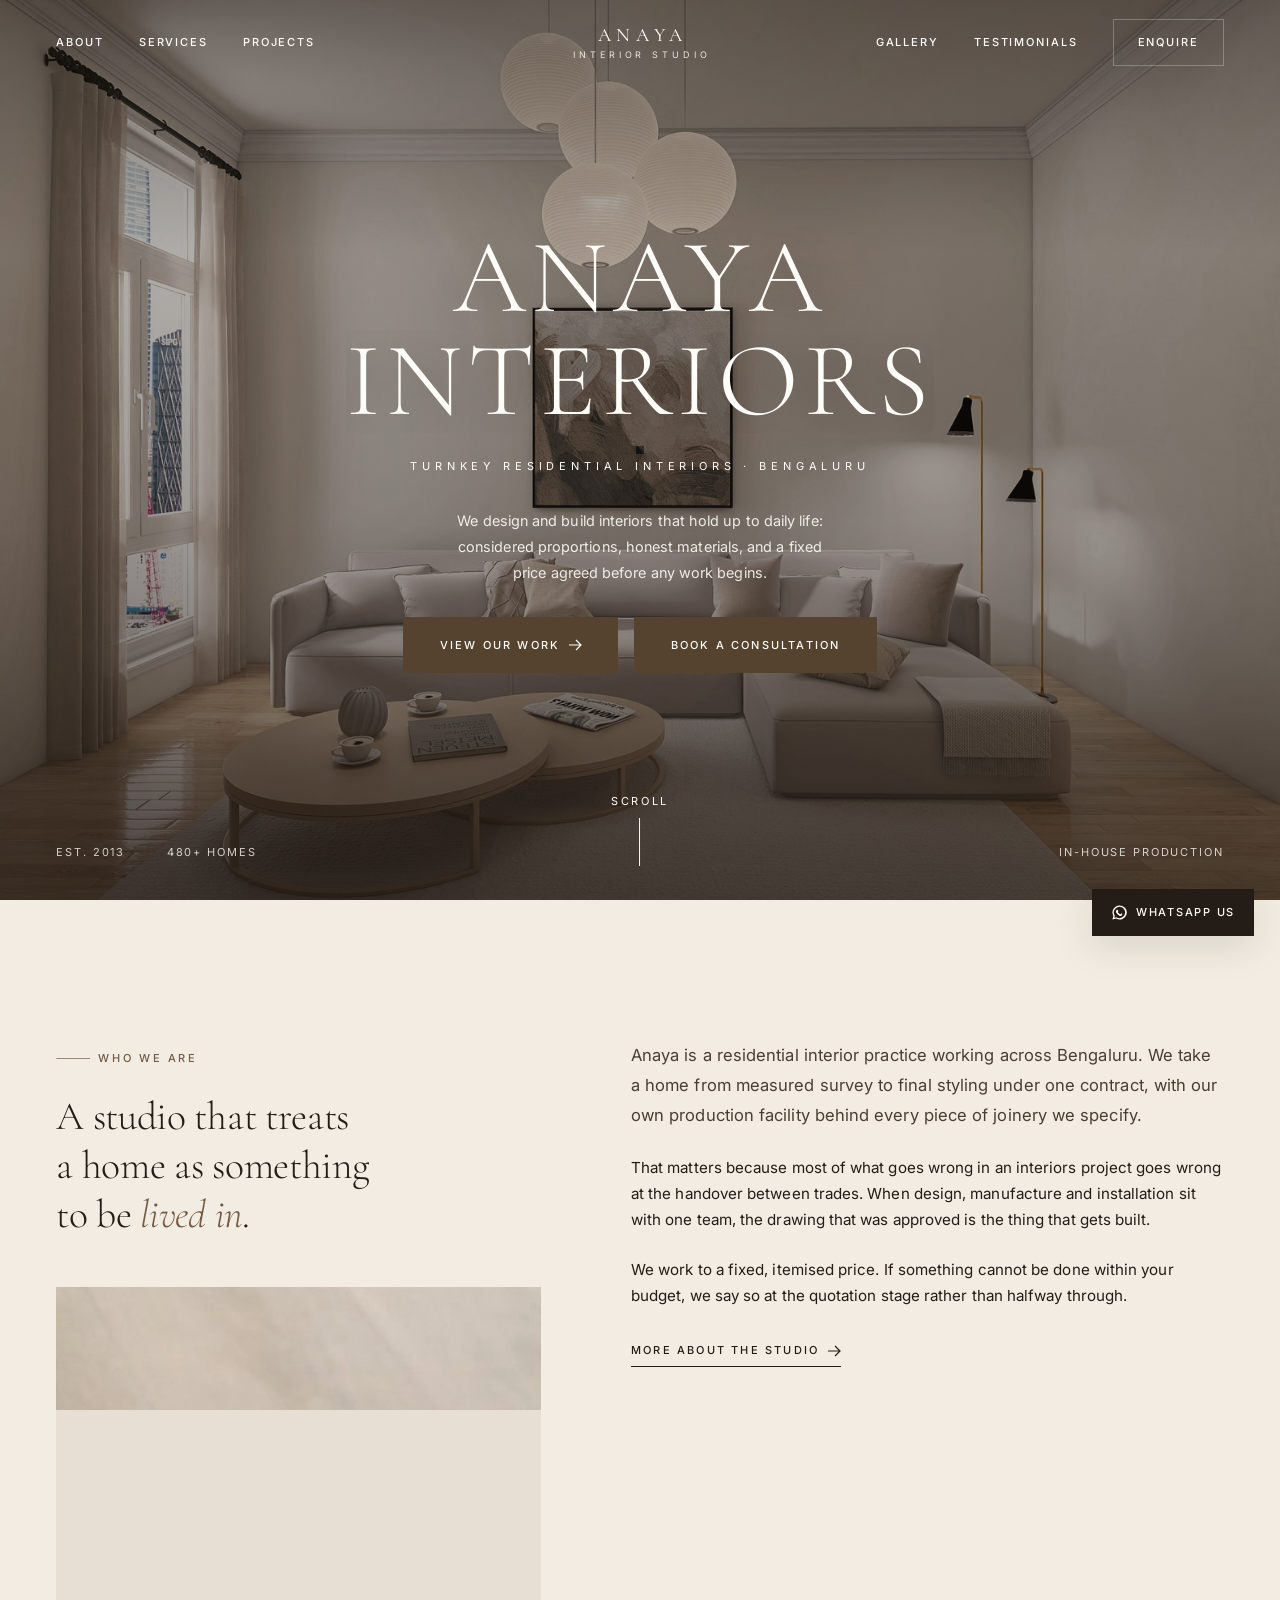
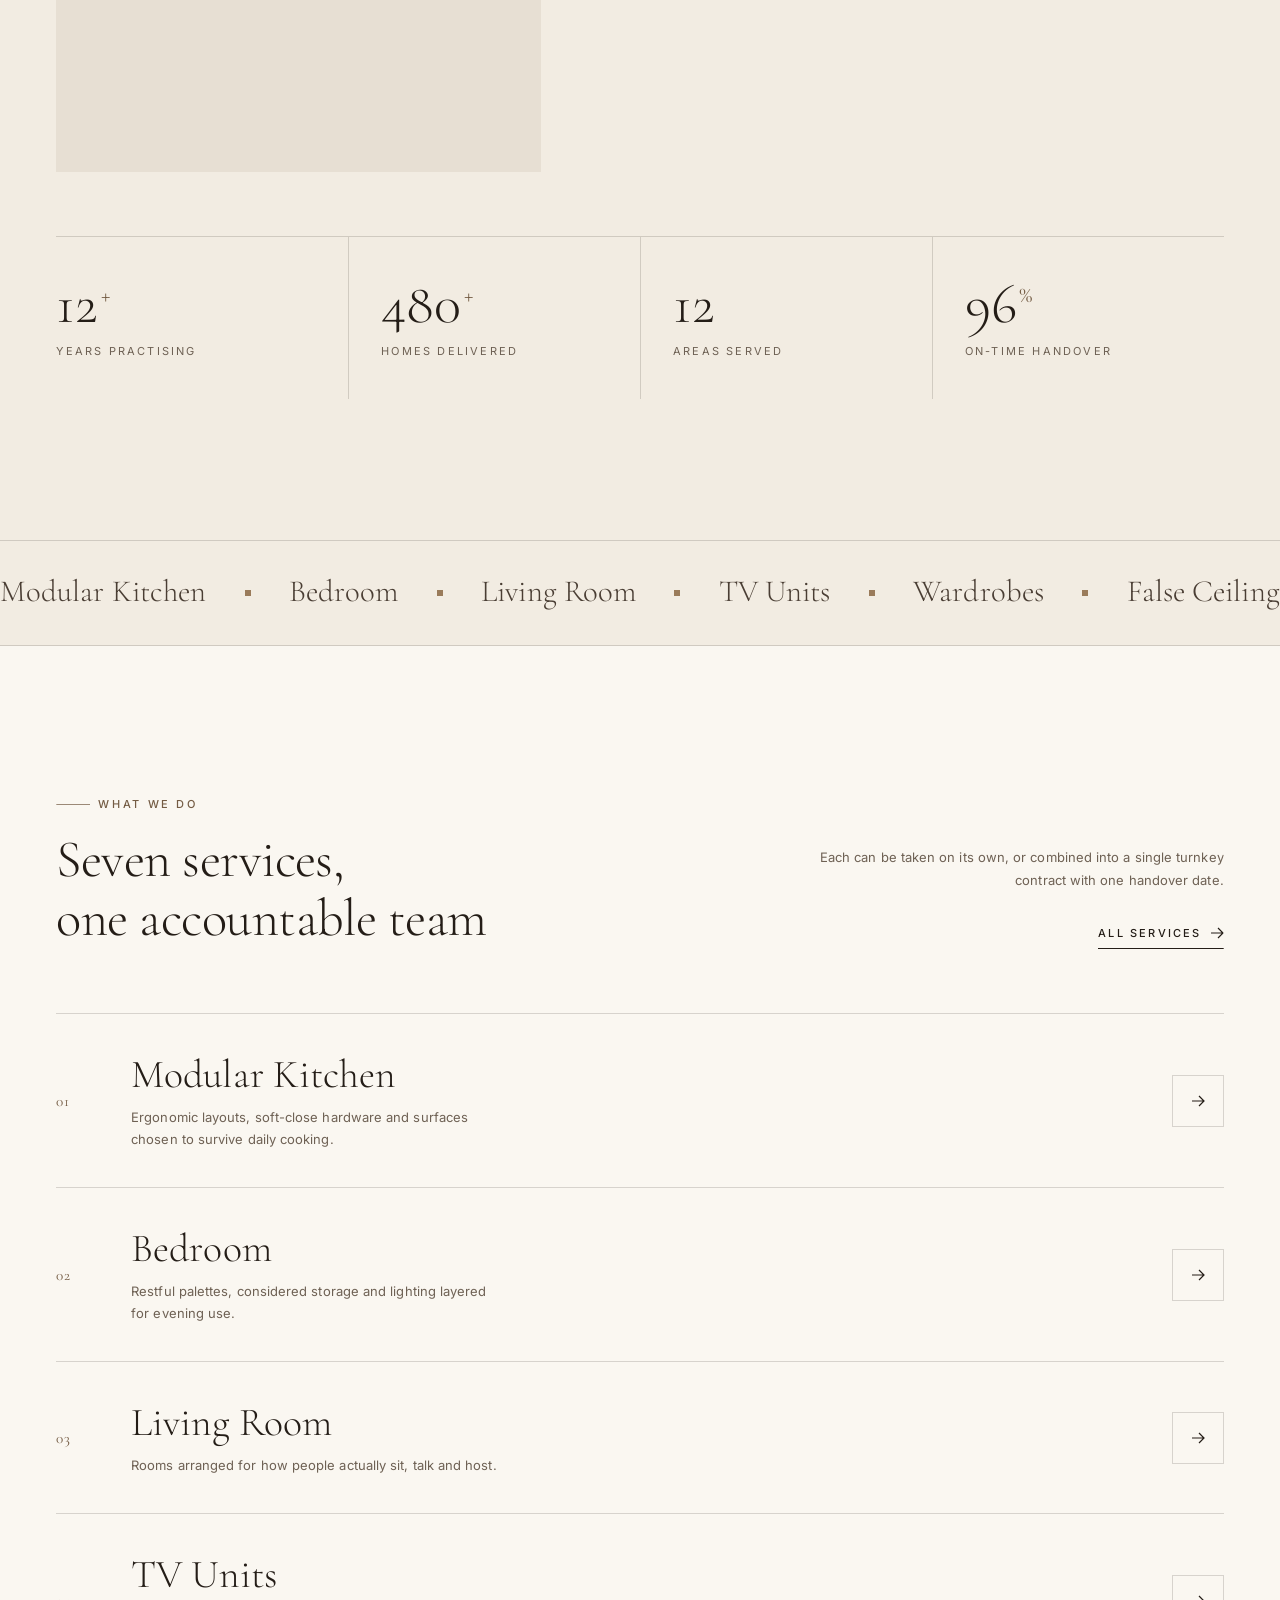
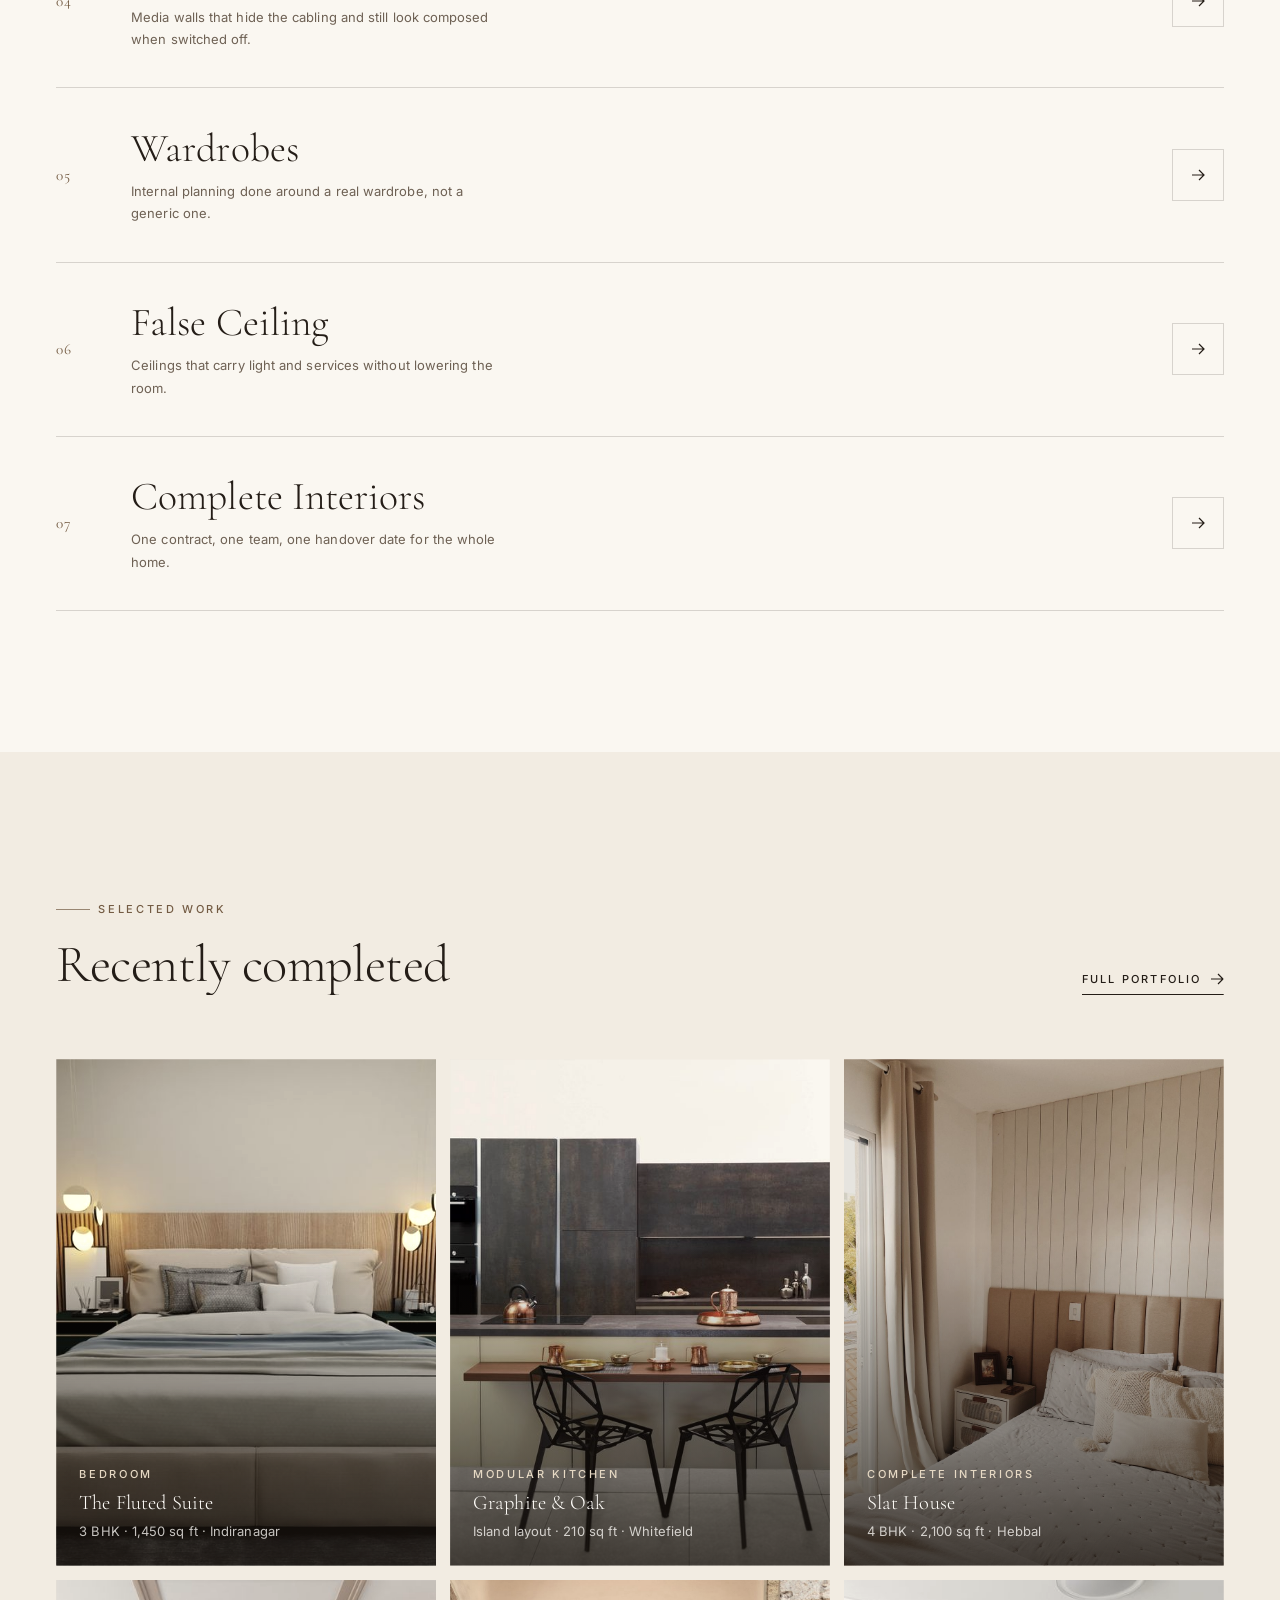
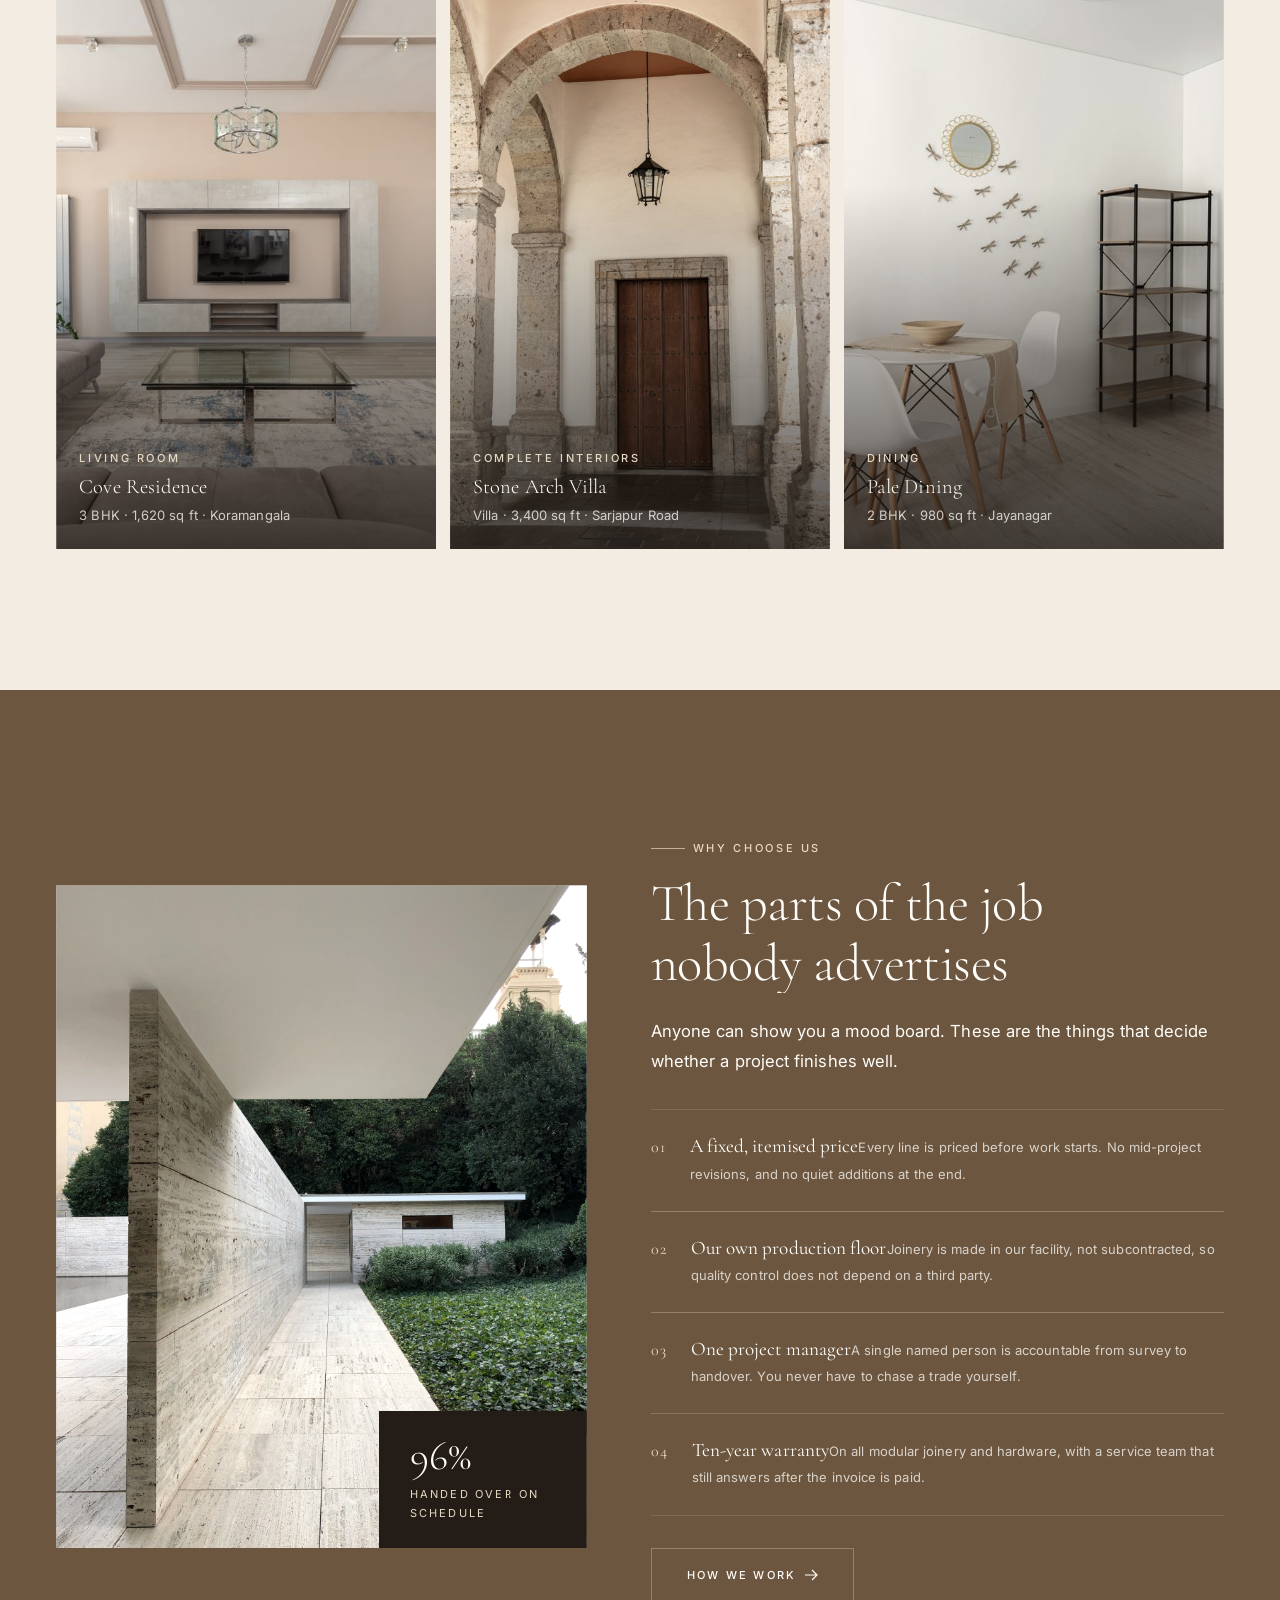
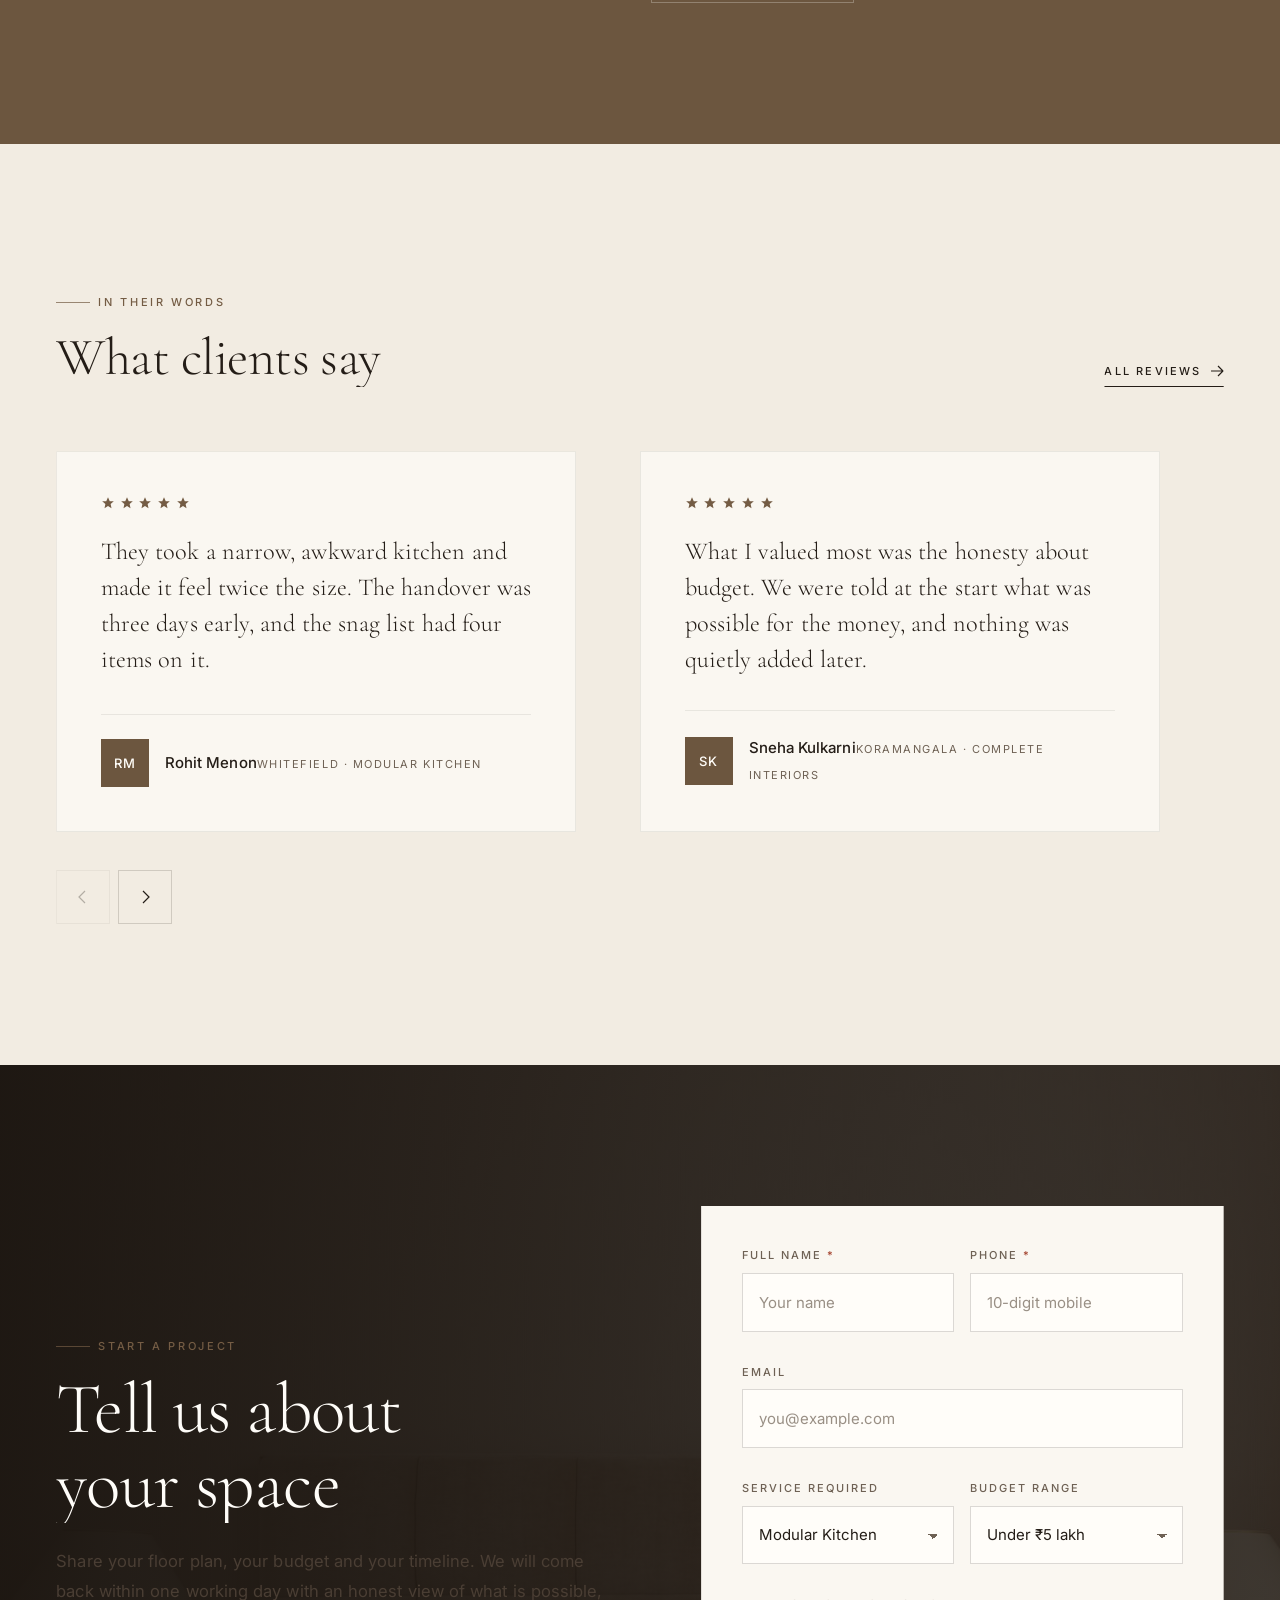
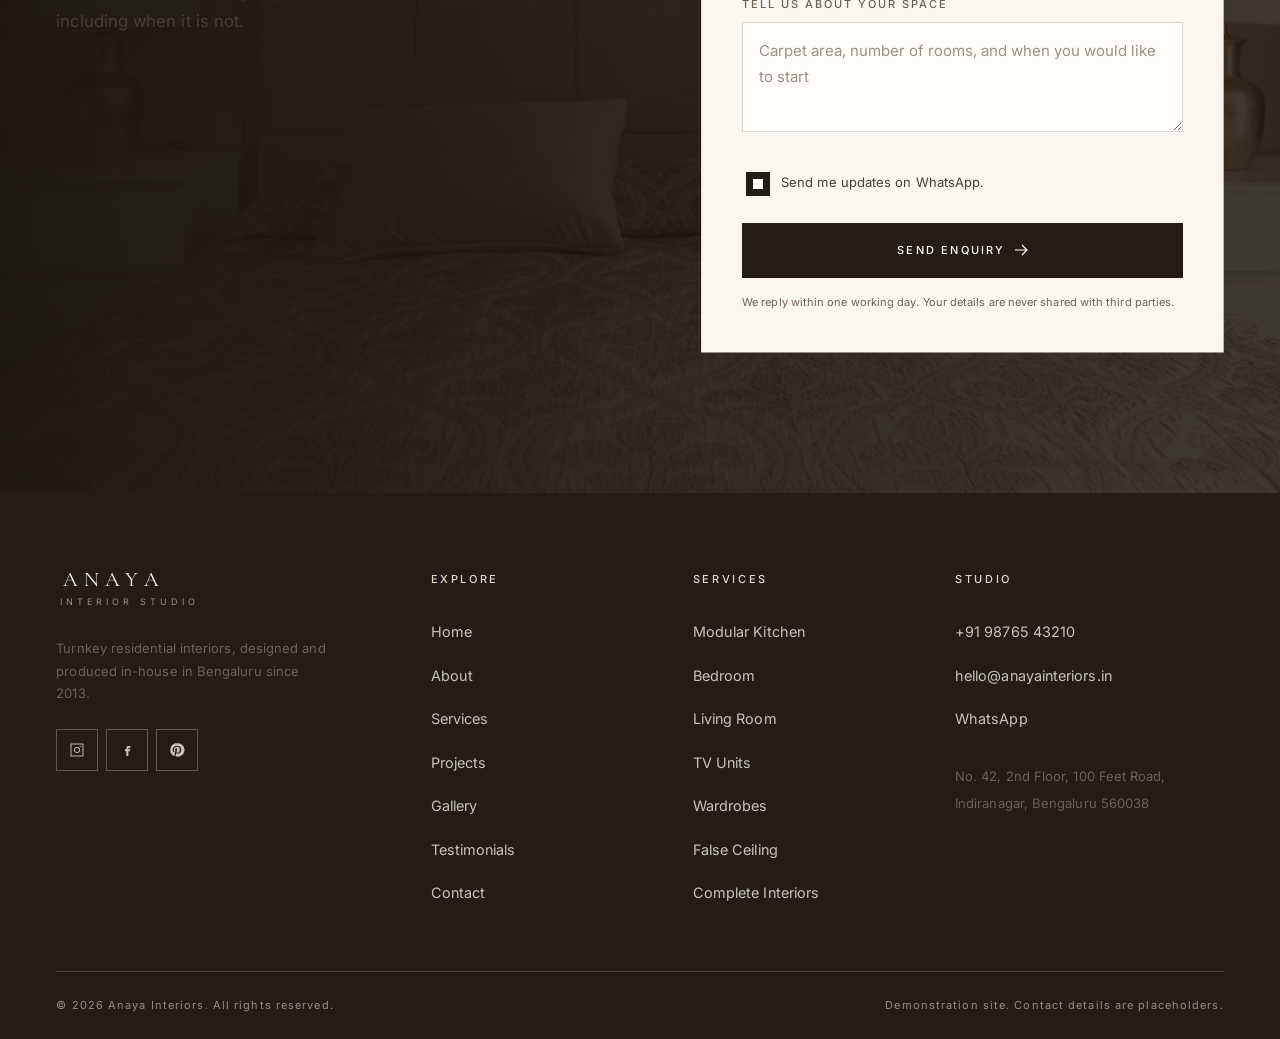
==== commit e30c6f7d: "Responsive pass: fix tap targets, add fixed image to home intro Audited all seven pages at eleven vi" ====
--- a/index.html
+++ b/index.html
@@ -95,6 +95,9 @@
         <div class="intro__pin">
           <span class="eyebrow" data-rv="fade">Who we are</span>
           <h2 class="statement rv-lines u-mt-md" id="intro-h"><span class="ln"><span>A studio that treats</span></span><span class="ln"><span>a home as something</span></span><span class="ln"><span>to be <em>lived in</em>.</span></span></h2>
+          <div class="fiximg u-mt-xl" role="img" aria-label="A styled living room from a recent project">
+            <div class="fiximg__bg" style="background-image:url(assets/img/svc-living.jpg)"></div>
+          </div>
         </div>
         <div class="stack">
           <p class="t-lead" data-rv="up">Anaya is a residential interior practice working across Bengaluru. We take a home from measured survey to final styling under one contract, with our own production facility behind every piece of joinery we specify.</p>
--- a/assets/css/components.css
+++ b/assets/css/components.css
@@ -64,7 +64,7 @@
 
 .link{
   position:relative; display:inline-flex; align-items:center; gap:var(--sp-2xs);
-  padding-bottom:.42rem;
+  padding-top:.5rem; padding-bottom:.42rem;
   font-size:var(--fs-micro); font-weight:var(--fw-med);
   letter-spacing:var(--ls-label); text-transform:uppercase;
 }
@@ -149,6 +149,25 @@
 .frame--bordered{ border:var(--bw) solid var(--line); }
 .zoom img{ transition:transform 1.25s var(--ease); }
 .zoom:hover img{ transform:scale(1.055); }
+
+/* Fixed-background image box. The photograph is locked to the viewport, so
+   the box reads as a window onto a still image rather than a pasted picture. */
+.fiximg{
+  position:relative; overflow:hidden;
+  aspect-ratio:var(--ar-square); background:var(--surface-sunken);
+}
+.fiximg--portrait{ aspect-ratio:var(--ar-portrait); }
+.fiximg--landscape{ aspect-ratio:var(--ar-landscape); }
+.fiximg__bg{
+  position:absolute; inset:0;
+  background-repeat:no-repeat; background-size:cover; background-position:center;
+  background-attachment:fixed;
+  filter:saturate(.84) contrast(1.03) sepia(.08) brightness(1.01);
+}
+/* Touch devices and iOS handle fixed attachment badly; fall back cleanly. */
+@media (hover:none),(pointer:coarse),(prefers-reduced-motion:reduce){
+  .fiximg__bg{ background-attachment:scroll; }
+}
 
 /* Caption under media */
 .caption{
@@ -380,14 +399,14 @@
 .check{ display:flex; align-items:flex-start; gap:var(--sp-2xs); cursor:pointer;
   font-size:var(--fs-small); color:var(--c-ink-2); }
 .check input{
-  appearance:none; width:18px; height:18px; flex:none; margin-top:.2rem;
+  appearance:none; width:24px; height:24px; flex:none; margin-top:.05rem;
   border:var(--bw) solid var(--line-strong); background:var(--c-white);
   display:grid; place-items:center; cursor:pointer;
   transition:background-color var(--dur-fast) var(--ease), border-color var(--dur-fast) var(--ease);
 }
 .check input:checked{ background:var(--c-ink); border-color:var(--c-ink); }
 .check input:checked::after{
-  content:""; width:8px; height:8px; background:var(--c-white);
+  content:""; width:10px; height:10px; background:var(--c-white);
 }
 .check input:focus-visible{ outline:var(--bw-2) solid var(--focus-ring); outline-offset:2px; }
 
@@ -419,13 +438,17 @@
 .hdr .wordmark{ grid-column:2; justify-self:center; }
 .nav{ display:flex; align-items:center; gap:2.2rem; }
 .nav--end{ grid-column:3; justify-self:end; }
+/* --pad grows the hit area; the underline offsets by the same amount so it
+   stays tight under the text instead of drifting to the padding edge. */
 .nav a{
-  position:relative; padding-block:var(--sp-3xs);
+  --pad:.8rem;
+  position:relative; display:inline-block; padding-block:var(--pad);
   font-size:var(--fs-micro); font-weight:var(--fw-med);
   letter-spacing:.17em; text-transform:uppercase;
 }
+@media (pointer:coarse){ .nav a{ --pad:1.15rem; } }
 .nav a::after{
-  content:""; position:absolute; left:0; bottom:0; width:100%; height:var(--bw);
+  content:""; position:absolute; left:0; bottom:var(--pad); width:100%; height:var(--bw);
   background:currentColor; transform:scaleX(0); transform-origin:left;
   transition:transform var(--dur-mid) var(--ease);
 }
@@ -501,8 +524,12 @@
   margin-bottom:var(--sp-md); font-size:var(--fs-micro); font-weight:var(--fw-med);
   letter-spacing:var(--ls-eyebrow); text-transform:uppercase; color:var(--c-sand-lt);
 }
-.ftr__list li + li{ margin-top:var(--sp-xs); }
-.ftr__list a{ font-size:.9rem; transition:color var(--dur-fast) var(--ease); }
+.ftr__list li + li{ margin-top:var(--sp-3xs); }
+.ftr__list a{
+  display:inline-block; padding-block:.46rem;
+  font-size:.9rem; transition:color var(--dur-fast) var(--ease);
+}
+@media (pointer:coarse){ .ftr__list a{ padding-block:.72rem; } }
 .ftr__list a:hover{ color:var(--c-white); }
 .ftr__bot{
   padding-block:var(--sp-md); display:flex; flex-wrap:wrap; gap:var(--sp-sm) var(--sp-lg);
--- a/assets/css/sections.css
+++ b/assets/css/sections.css
@@ -95,6 +95,8 @@
   display:flex; flex-wrap:wrap; gap:var(--sp-2xs); align-items:center;
   font-size:var(--fs-micro); letter-spacing:.17em; text-transform:uppercase; color:var(--text-muted);
 }
+.crumbs a{ display:inline-block; padding-block:.4rem; }
+@media (pointer:coarse){ .crumbs a{ padding-block:.62rem; } }
 .crumbs a:hover{ color:var(--text); }
 .phead--media .crumbs{ color:rgba(255,253,249,.7); }
 .phead--media .crumbs a:hover{ color:var(--c-white); }
@@ -190,6 +192,8 @@
 .cta__contact span{ display:block; margin-bottom:var(--sp-3xs); font-size:var(--fs-micro);
   letter-spacing:var(--ls-label); text-transform:uppercase; color:var(--c-sand-lt); }
 .cta__contact a,.cta__contact p{ font-family:var(--font-display); font-size:clamp(1.05rem,1.5vw,1.3rem); }
+.cta__contact a{ display:inline-block; padding-block:.4rem; }
+@media (pointer:coarse){ .cta__contact a{ padding-block:.62rem; } }
 
 /* ---------- 8. Service detail blocks (services page) --------------------- */
 
@@ -367,6 +371,8 @@
 .cblock span{ display:block; margin-bottom:var(--sp-3xs); font-size:var(--fs-micro);
   letter-spacing:var(--ls-label); text-transform:uppercase; color:var(--text-muted); }
 .cblock a,.cblock p{ font-family:var(--font-display); font-size:clamp(1.1rem,1.6vw,1.35rem); line-height:1.5; }
+.cblock a{ display:inline-block; padding-block:.4rem; }
+@media (pointer:coarse){ .cblock a{ padding-block:.62rem; } }
 .cblock a:hover{ color:var(--text-accent); }
 
 .map{ position:relative; width:100%; aspect-ratio:16/9; background:var(--surface-sunken);
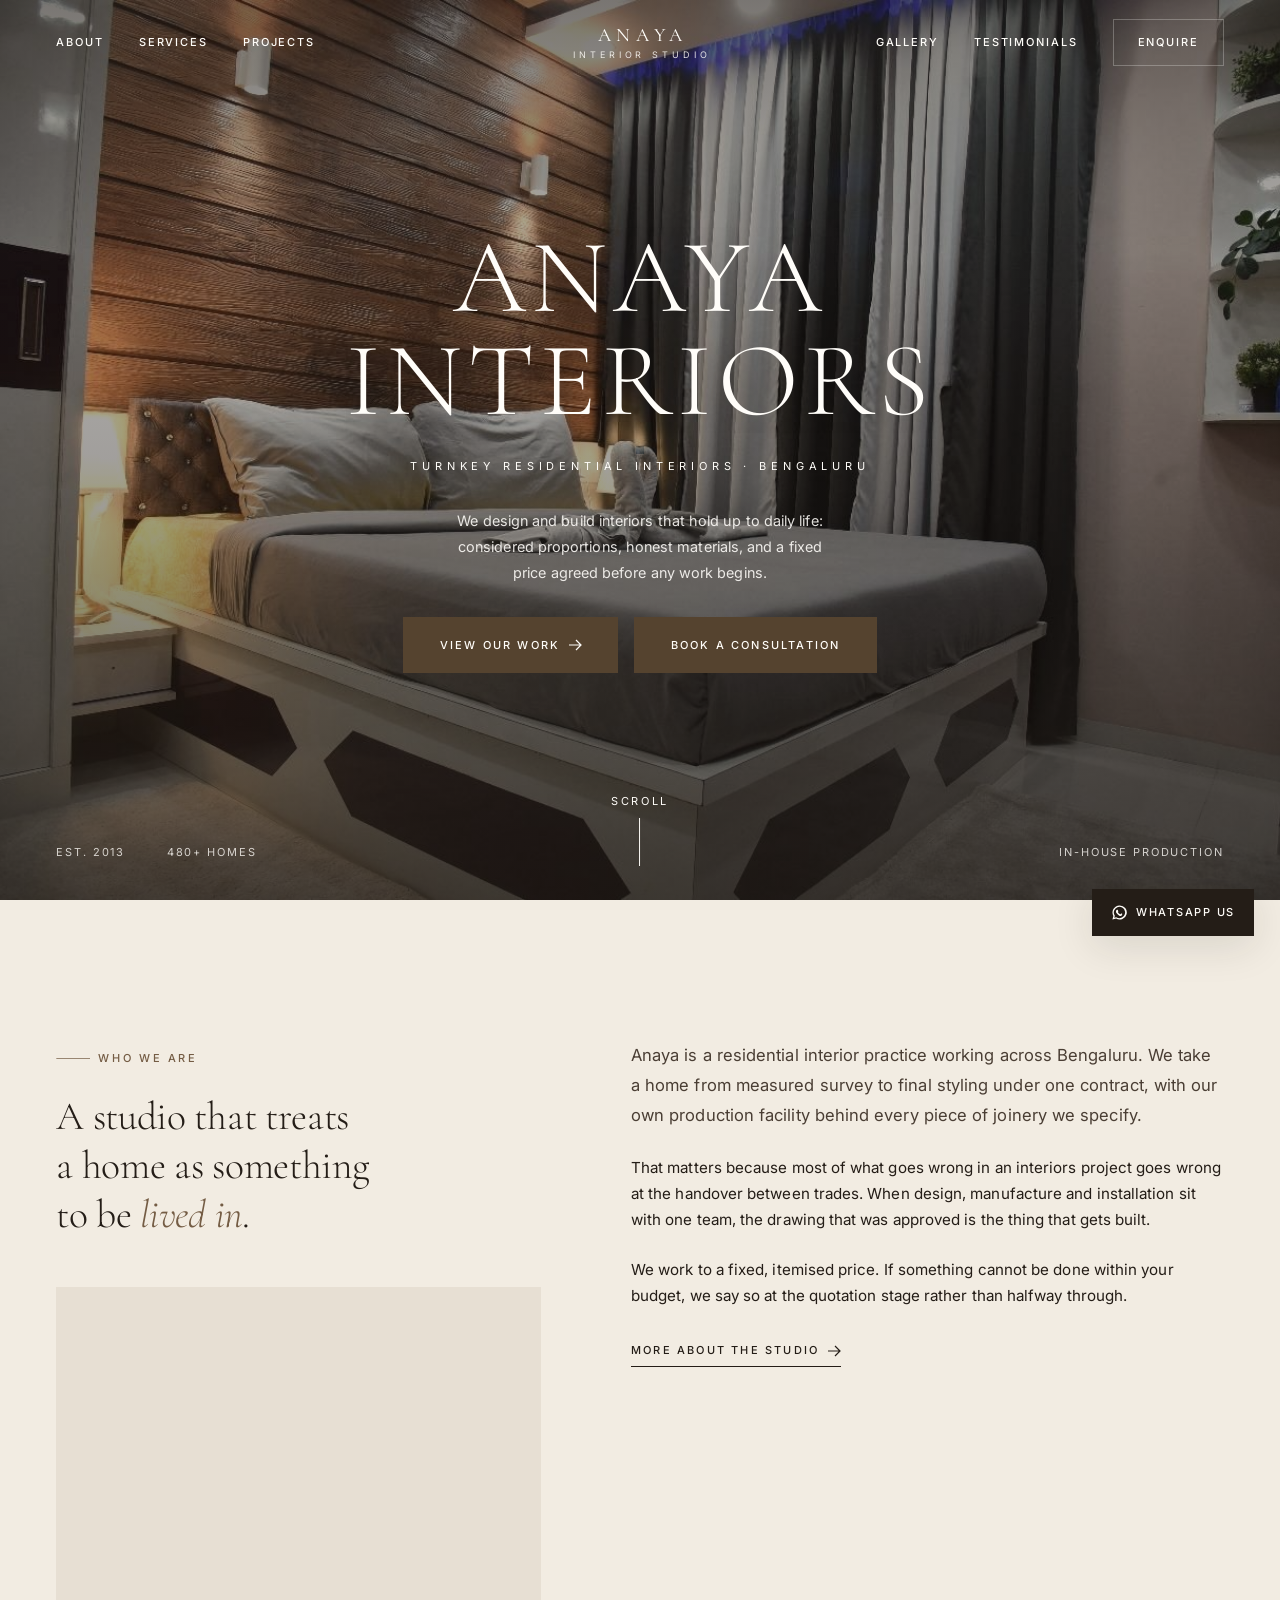
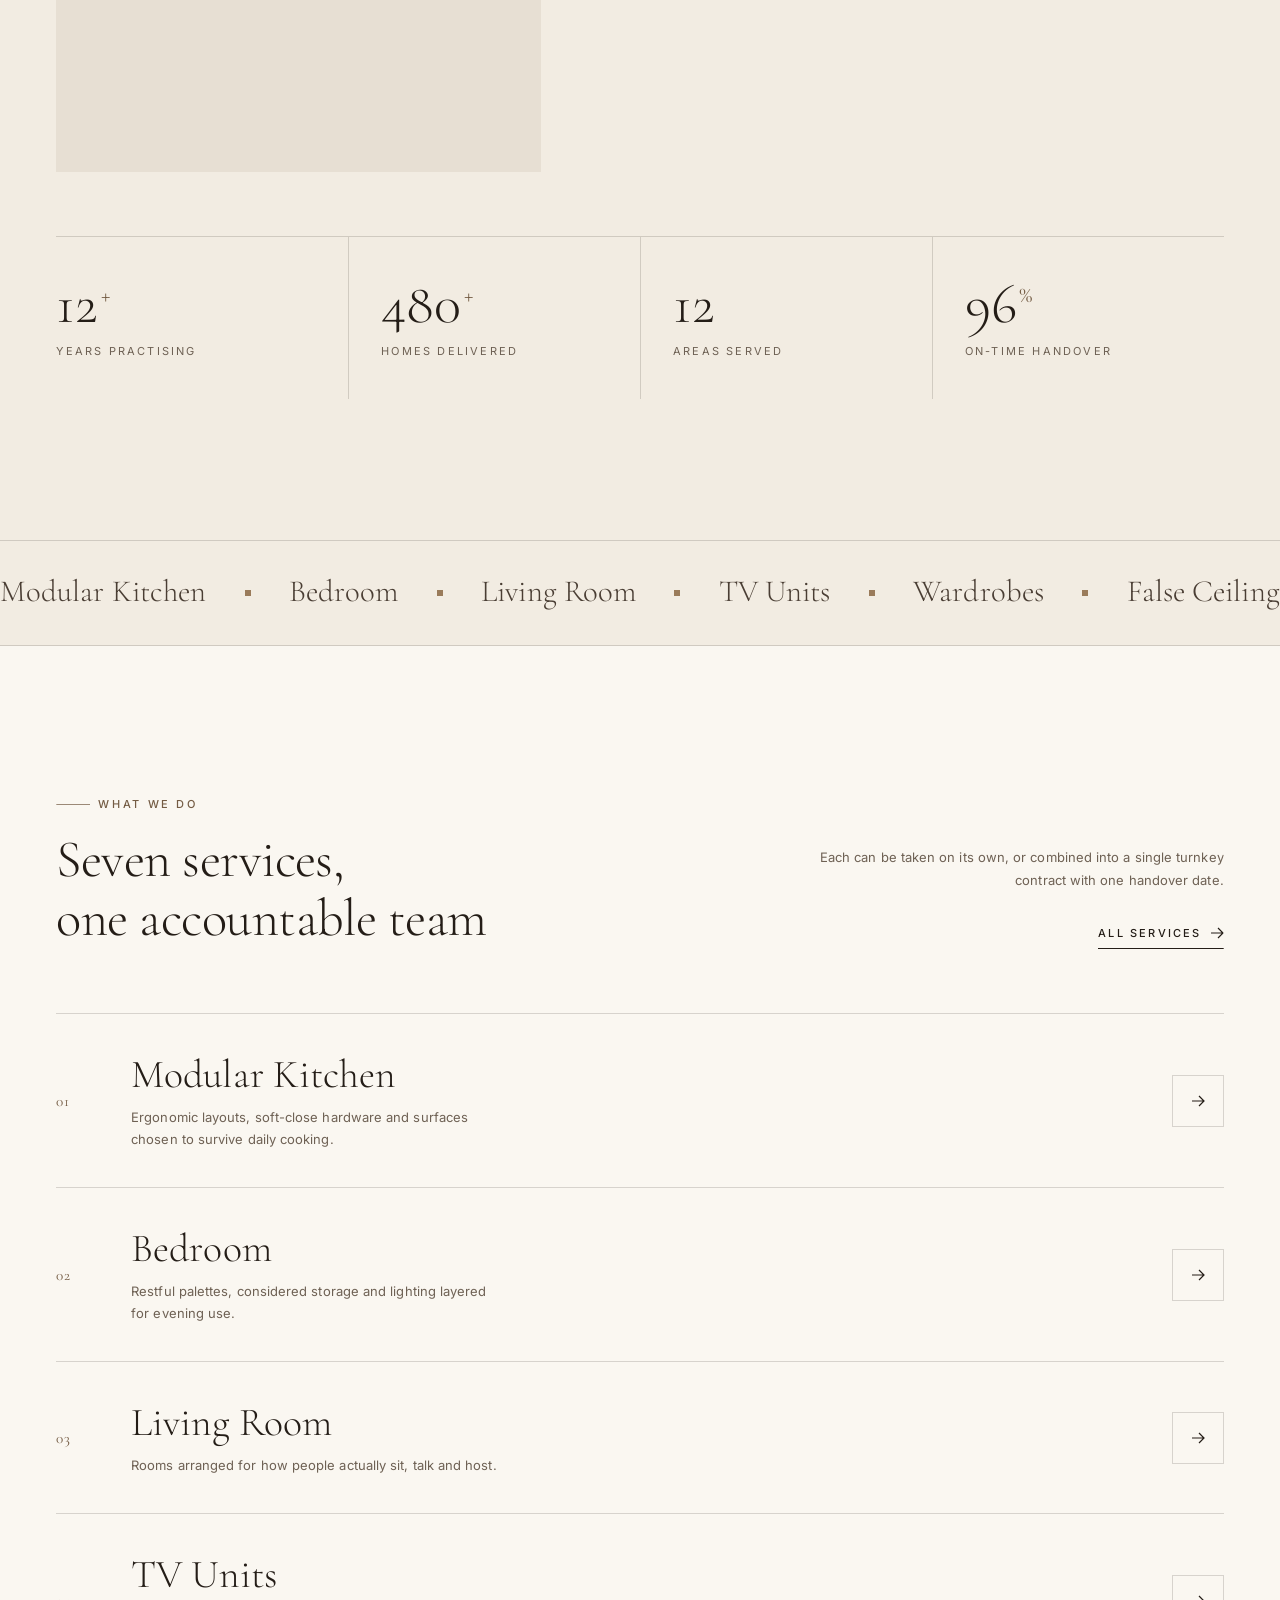
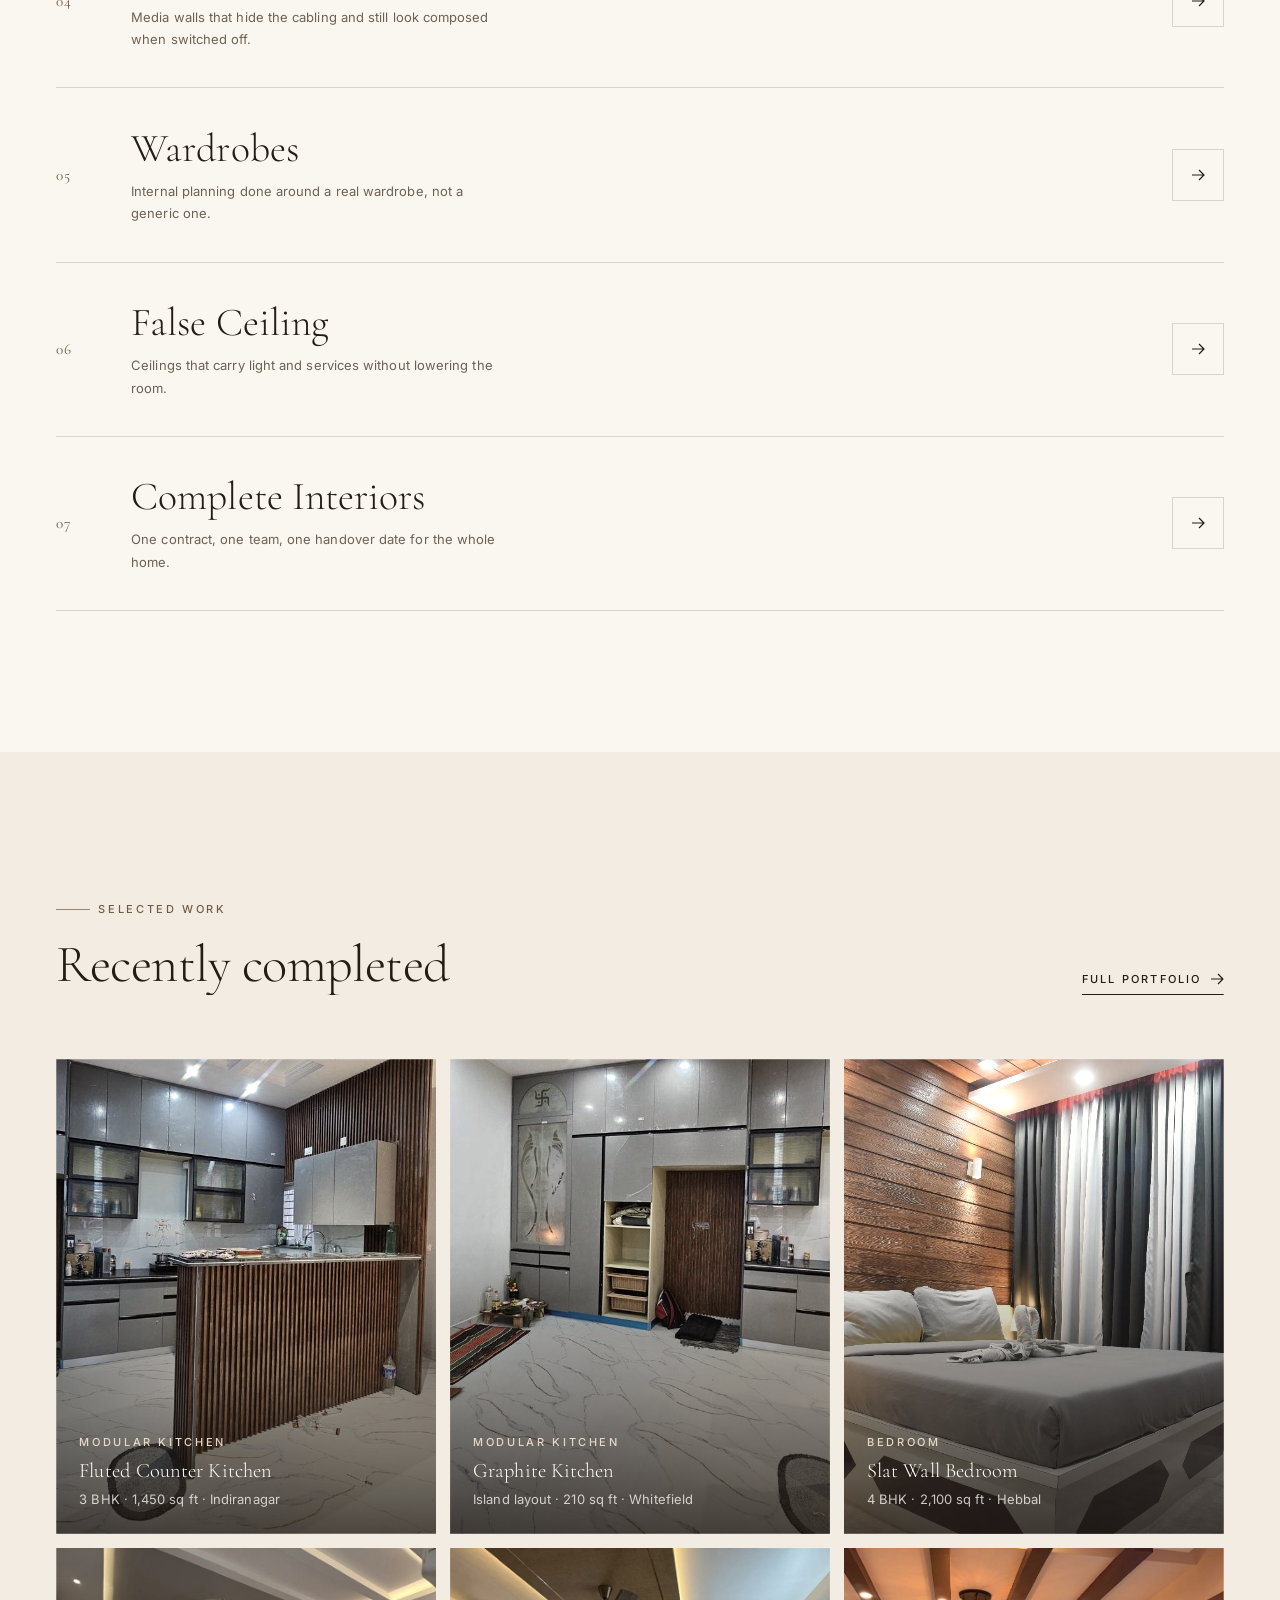
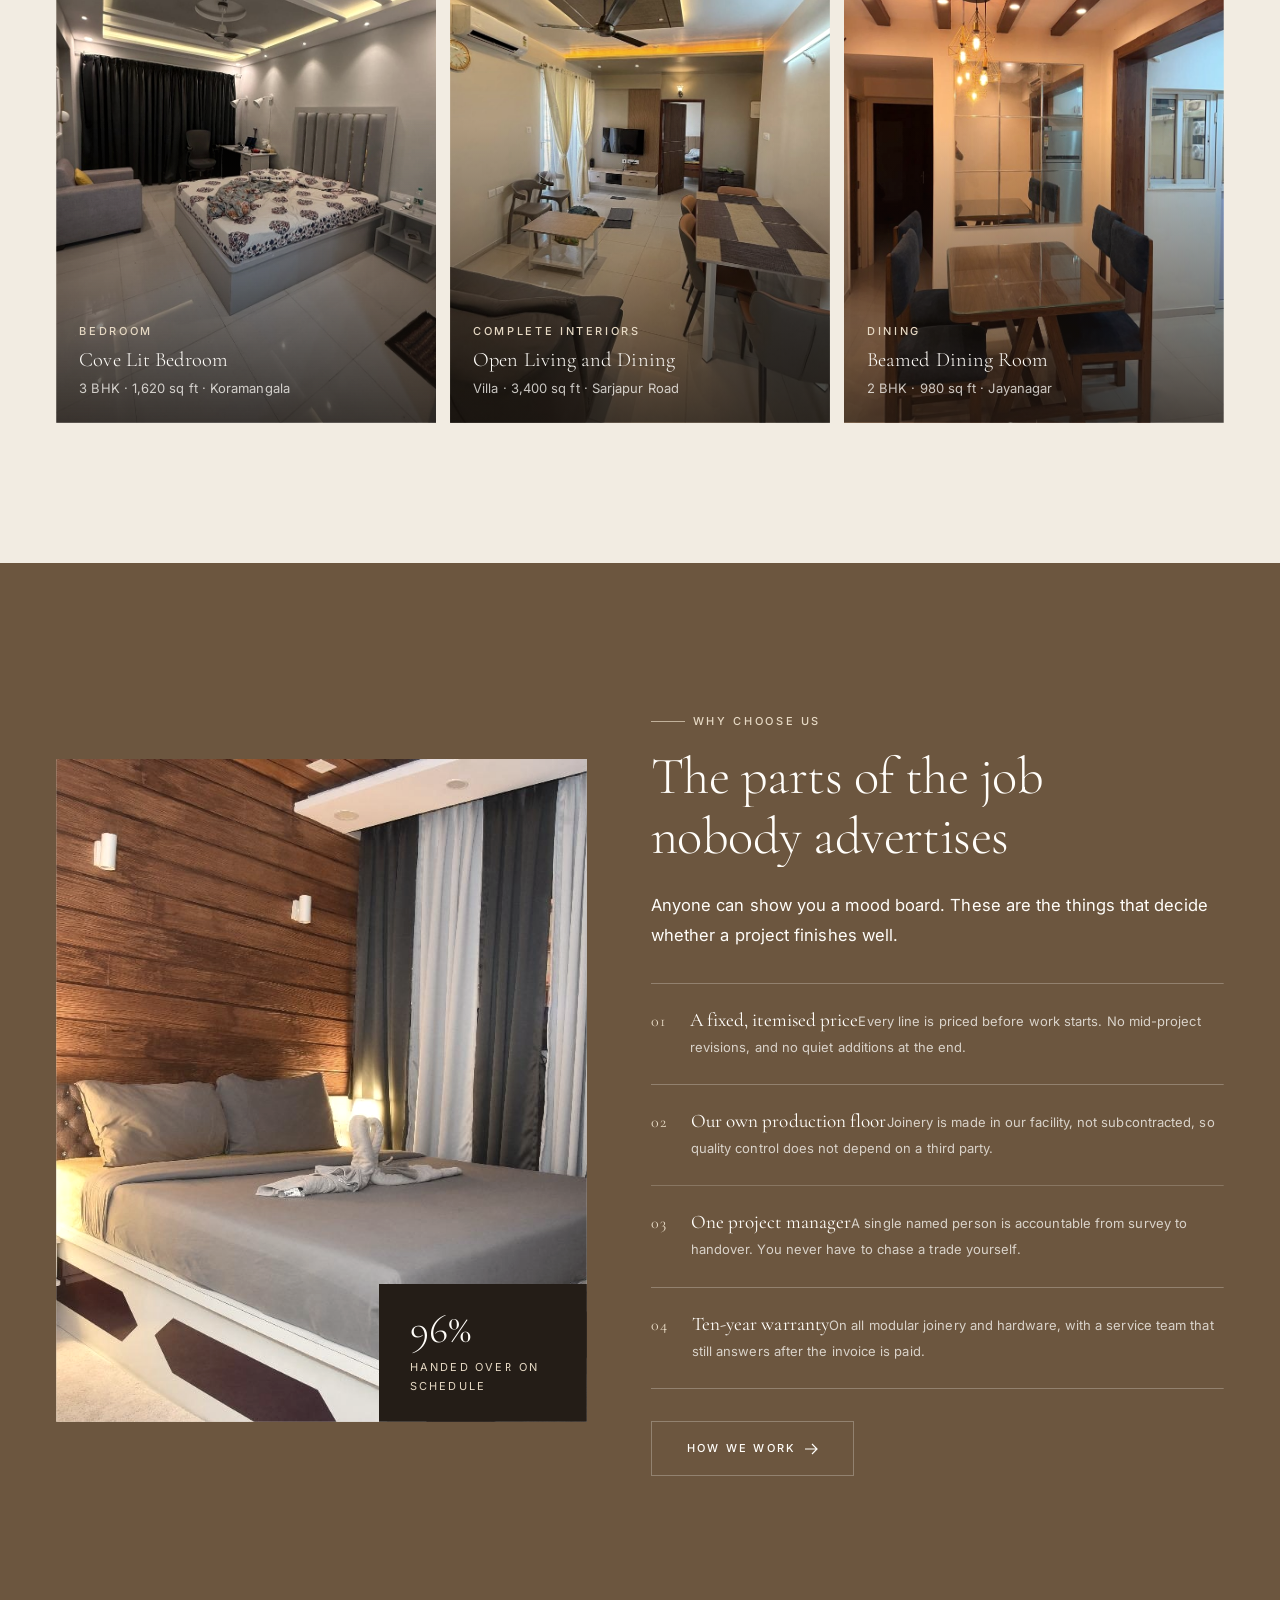
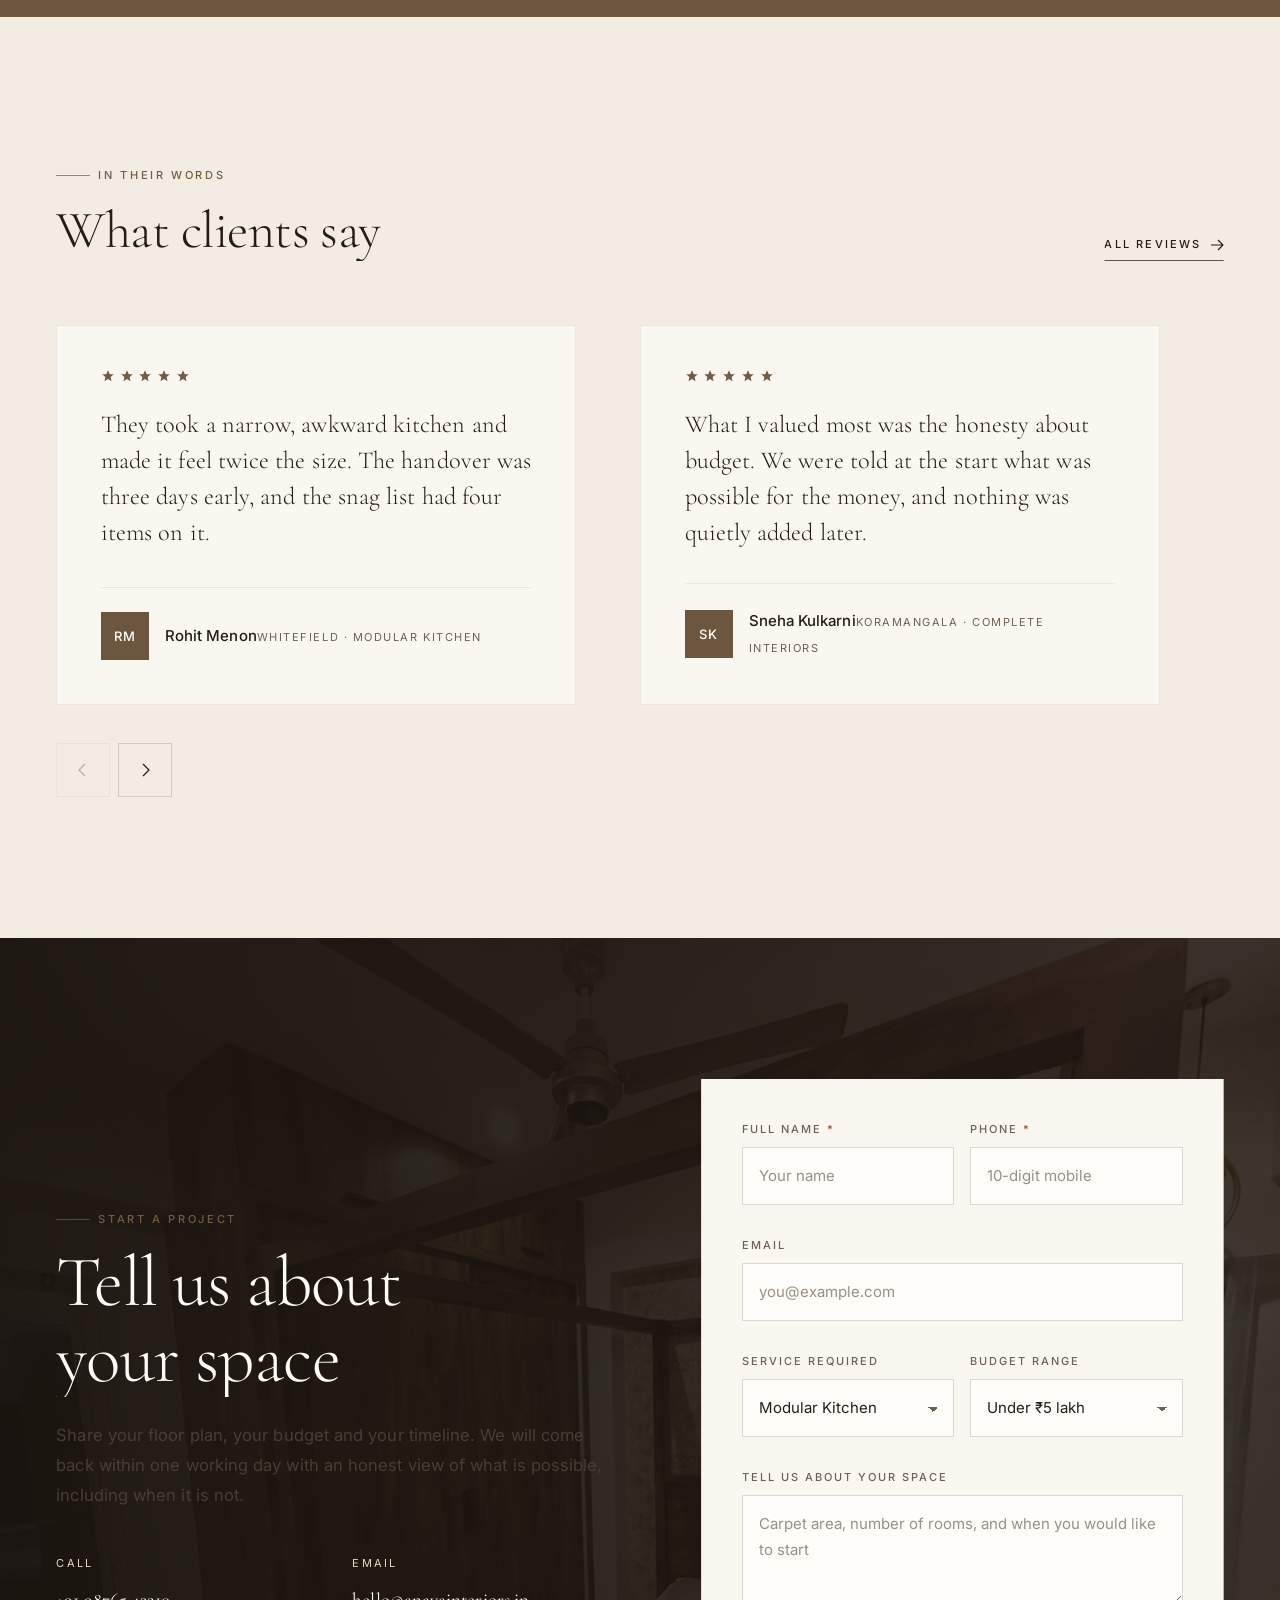
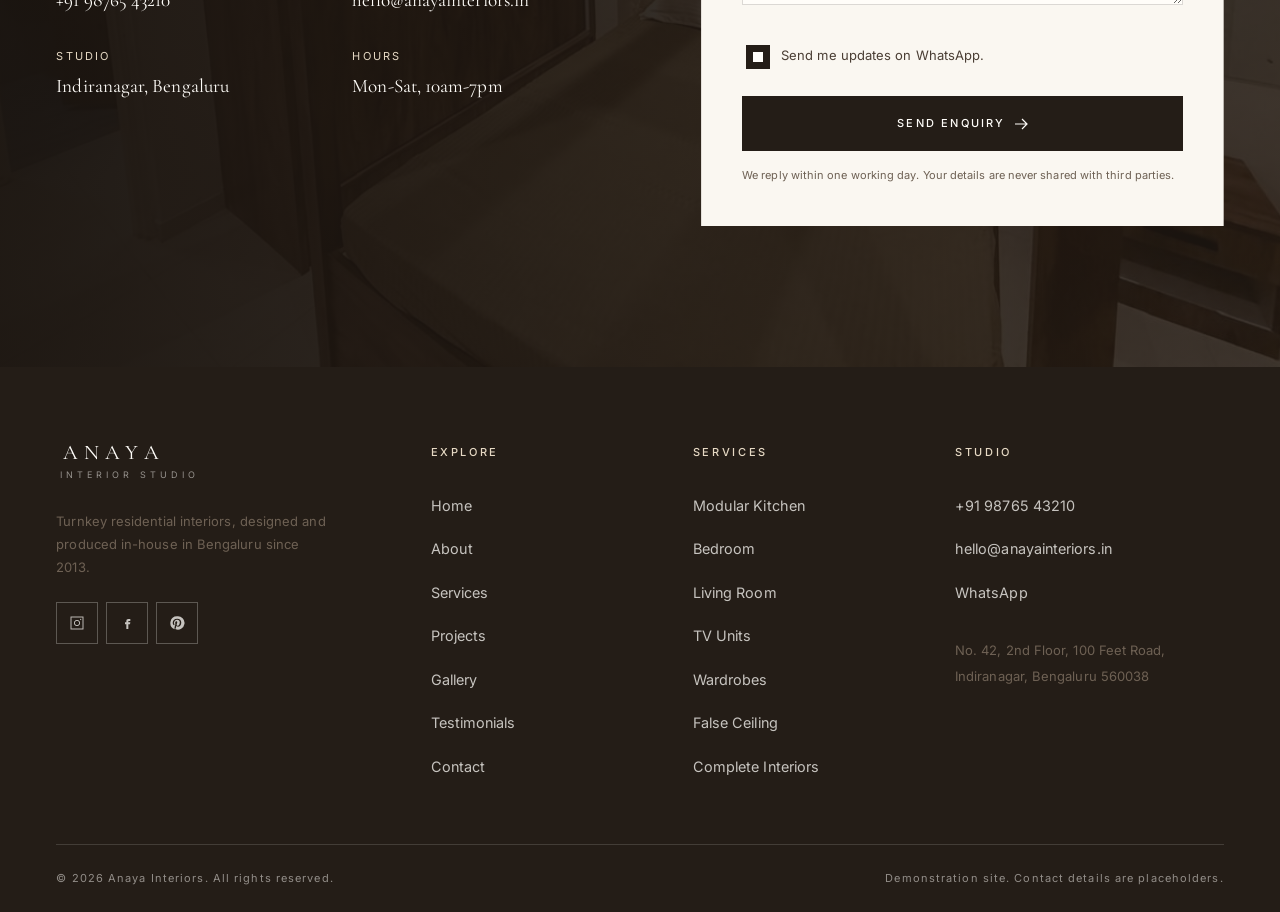
==== commit 0ea93a6e: "Replace all stock photography with the client's own project images All 38 image slots now hold the s" ====
--- a/index.html
+++ b/index.html
@@ -72,7 +72,7 @@
 <main id="main">
 
   <section class="hero">
-    <div class="hero__media"><img src="assets/img/hero-living.jpg" alt="A living room in warm neutral tones with a sculptural sectional sofa" fetchpriority="high"></div>
+    <div class="hero__media"><img src="assets/img/hero-living.jpg" alt="A bedroom with a slatted wood feature wall and warm wall lights" fetchpriority="high"></div>
     <div class="hero__in">
       <div>
         <h1 class="hero__title"><span class="ln"><span>Anaya</span></span><span class="ln"><span>Interiors</span></span></h1>
@@ -216,56 +216,56 @@
       </div>
       <div class="pgrid" data-rv-stagger>
         <a class="mcard" href="projects.html#fluted-suite" data-rv="clip">
-          <span class="frame frame--card zoom"><img src="assets/img/proj-fluted-suite.jpg" alt="The Fluted Suite, bedroom project in Indiranagar" loading="lazy"></span>
+          <span class="frame frame--card zoom"><img src="assets/img/proj-fluted-suite.jpg" alt="Fluted Counter Kitchen, modular kitchen project in Indiranagar" loading="lazy"></span>
+          <span class="mcard__tab">View</span>
+          <span class="mcard__ov">
+            <span class="mcard__cat">Modular Kitchen</span>
+            <span class="mcard__t">Fluted Counter Kitchen</span>
+            <span class="mcard__m">3 BHK · 1,450 sq ft · Indiranagar</span>
+          </span>
+        </a>
+        <a class="mcard" href="projects.html#graphite-oak" data-rv="clip">
+          <span class="frame frame--card zoom"><img src="assets/img/proj-graphite-oak.jpg" alt="Graphite Kitchen, modular kitchen project in Whitefield" loading="lazy"></span>
+          <span class="mcard__tab">View</span>
+          <span class="mcard__ov">
+            <span class="mcard__cat">Modular Kitchen</span>
+            <span class="mcard__t">Graphite Kitchen</span>
+            <span class="mcard__m">Island layout · 210 sq ft · Whitefield</span>
+          </span>
+        </a>
+        <a class="mcard" href="projects.html#slat-house" data-rv="clip">
+          <span class="frame frame--card zoom"><img src="assets/img/proj-slat-house.jpg" alt="Slat Wall Bedroom, bedroom project in Hebbal" loading="lazy"></span>
           <span class="mcard__tab">View</span>
           <span class="mcard__ov">
             <span class="mcard__cat">Bedroom</span>
-            <span class="mcard__t">The Fluted Suite</span>
-            <span class="mcard__m">3 BHK · 1,450 sq ft · Indiranagar</span>
+            <span class="mcard__t">Slat Wall Bedroom</span>
+            <span class="mcard__m">4 BHK · 2,100 sq ft · Hebbal</span>
           </span>
         </a>
-        <a class="mcard" href="projects.html#graphite-oak" data-rv="clip">
-          <span class="frame frame--card zoom"><img src="assets/img/proj-graphite-oak.jpg" alt="Graphite & Oak, modular kitchen project in Whitefield" loading="lazy"></span>
+        <a class="mcard" href="projects.html#cove-residence" data-rv="clip">
+          <span class="frame frame--card zoom"><img src="assets/img/proj-cove-residence.jpg" alt="Cove Lit Bedroom, bedroom project in Koramangala" loading="lazy"></span>
           <span class="mcard__tab">View</span>
           <span class="mcard__ov">
-            <span class="mcard__cat">Modular Kitchen</span>
-            <span class="mcard__t">Graphite & Oak</span>
-            <span class="mcard__m">Island layout · 210 sq ft · Whitefield</span>
+            <span class="mcard__cat">Bedroom</span>
+            <span class="mcard__t">Cove Lit Bedroom</span>
+            <span class="mcard__m">3 BHK · 1,620 sq ft · Koramangala</span>
           </span>
         </a>
-        <a class="mcard" href="projects.html#slat-house" data-rv="clip">
-          <span class="frame frame--card zoom"><img src="assets/img/proj-slat-house.jpg" alt="Slat House, complete interiors project in Hebbal" loading="lazy"></span>
+        <a class="mcard" href="projects.html#stone-arch" data-rv="clip">
+          <span class="frame frame--card zoom"><img src="assets/img/proj-stone-arch.jpg" alt="Open Living and Dining, complete interiors project in Sarjapur Road" loading="lazy"></span>
           <span class="mcard__tab">View</span>
           <span class="mcard__ov">
             <span class="mcard__cat">Complete Interiors</span>
-            <span class="mcard__t">Slat House</span>
-            <span class="mcard__m">4 BHK · 2,100 sq ft · Hebbal</span>
-          </span>
-        </a>
-        <a class="mcard" href="projects.html#cove-residence" data-rv="clip">
-          <span class="frame frame--card zoom"><img src="assets/img/proj-cove-residence.jpg" alt="Cove Residence, living room project in Koramangala" loading="lazy"></span>
-          <span class="mcard__tab">View</span>
-          <span class="mcard__ov">
-            <span class="mcard__cat">Living Room</span>
-            <span class="mcard__t">Cove Residence</span>
-            <span class="mcard__m">3 BHK · 1,620 sq ft · Koramangala</span>
-          </span>
-        </a>
-        <a class="mcard" href="projects.html#stone-arch" data-rv="clip">
-          <span class="frame frame--card zoom"><img src="assets/img/proj-stone-arch.jpg" alt="Stone Arch Villa, complete interiors project in Sarjapur Road" loading="lazy"></span>
-          <span class="mcard__tab">View</span>
-          <span class="mcard__ov">
-            <span class="mcard__cat">Complete Interiors</span>
-            <span class="mcard__t">Stone Arch Villa</span>
+            <span class="mcard__t">Open Living and Dining</span>
             <span class="mcard__m">Villa · 3,400 sq ft · Sarjapur Road</span>
           </span>
         </a>
         <a class="mcard" href="projects.html#pale-dining" data-rv="clip">
-          <span class="frame frame--card zoom"><img src="assets/img/proj-pale-dining.jpg" alt="Pale Dining, dining project in Jayanagar" loading="lazy"></span>
+          <span class="frame frame--card zoom"><img src="assets/img/proj-pale-dining.jpg" alt="Beamed Dining Room, dining project in Jayanagar" loading="lazy"></span>
           <span class="mcard__tab">View</span>
           <span class="mcard__ov">
             <span class="mcard__cat">Dining</span>
-            <span class="mcard__t">Pale Dining</span>
+            <span class="mcard__t">Beamed Dining Room</span>
             <span class="mcard__m">2 BHK · 980 sq ft · Jayanagar</span>
           </span>
         </a>
@@ -277,7 +277,7 @@
     <div class="shell">
       <div class="why__grid">
         <div class="why__media" data-rv="clip">
-          <div class="frame"><img src="assets/img/why-travertine.jpg" alt="A travertine-clad wall leading to a courtyard" loading="lazy"></div>
+          <div class="frame"><img src="assets/img/why-travertine.jpg" alt="A bedroom with a slatted wood wall" loading="lazy"></div>
           <div class="why__badge"><b>96%</b><span>Handed over on schedule</span></div>
         </div>
         <div>
